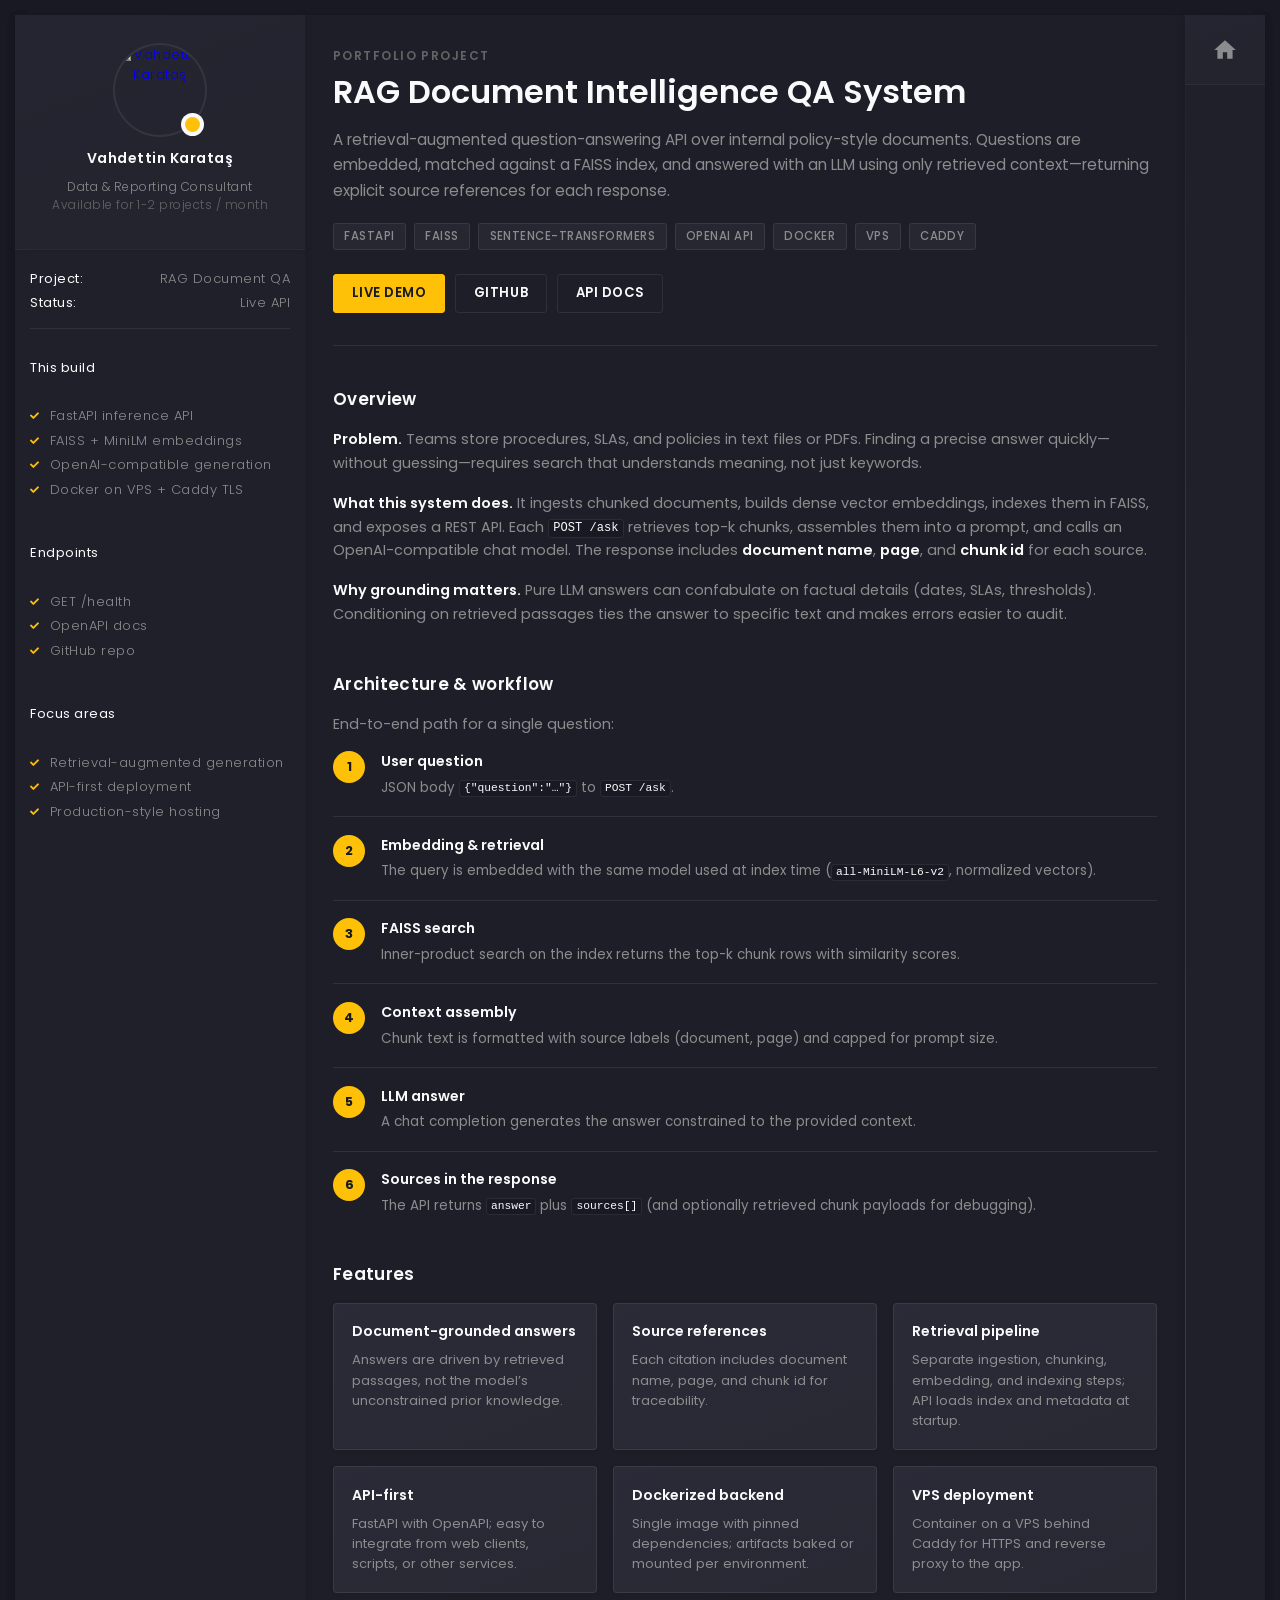
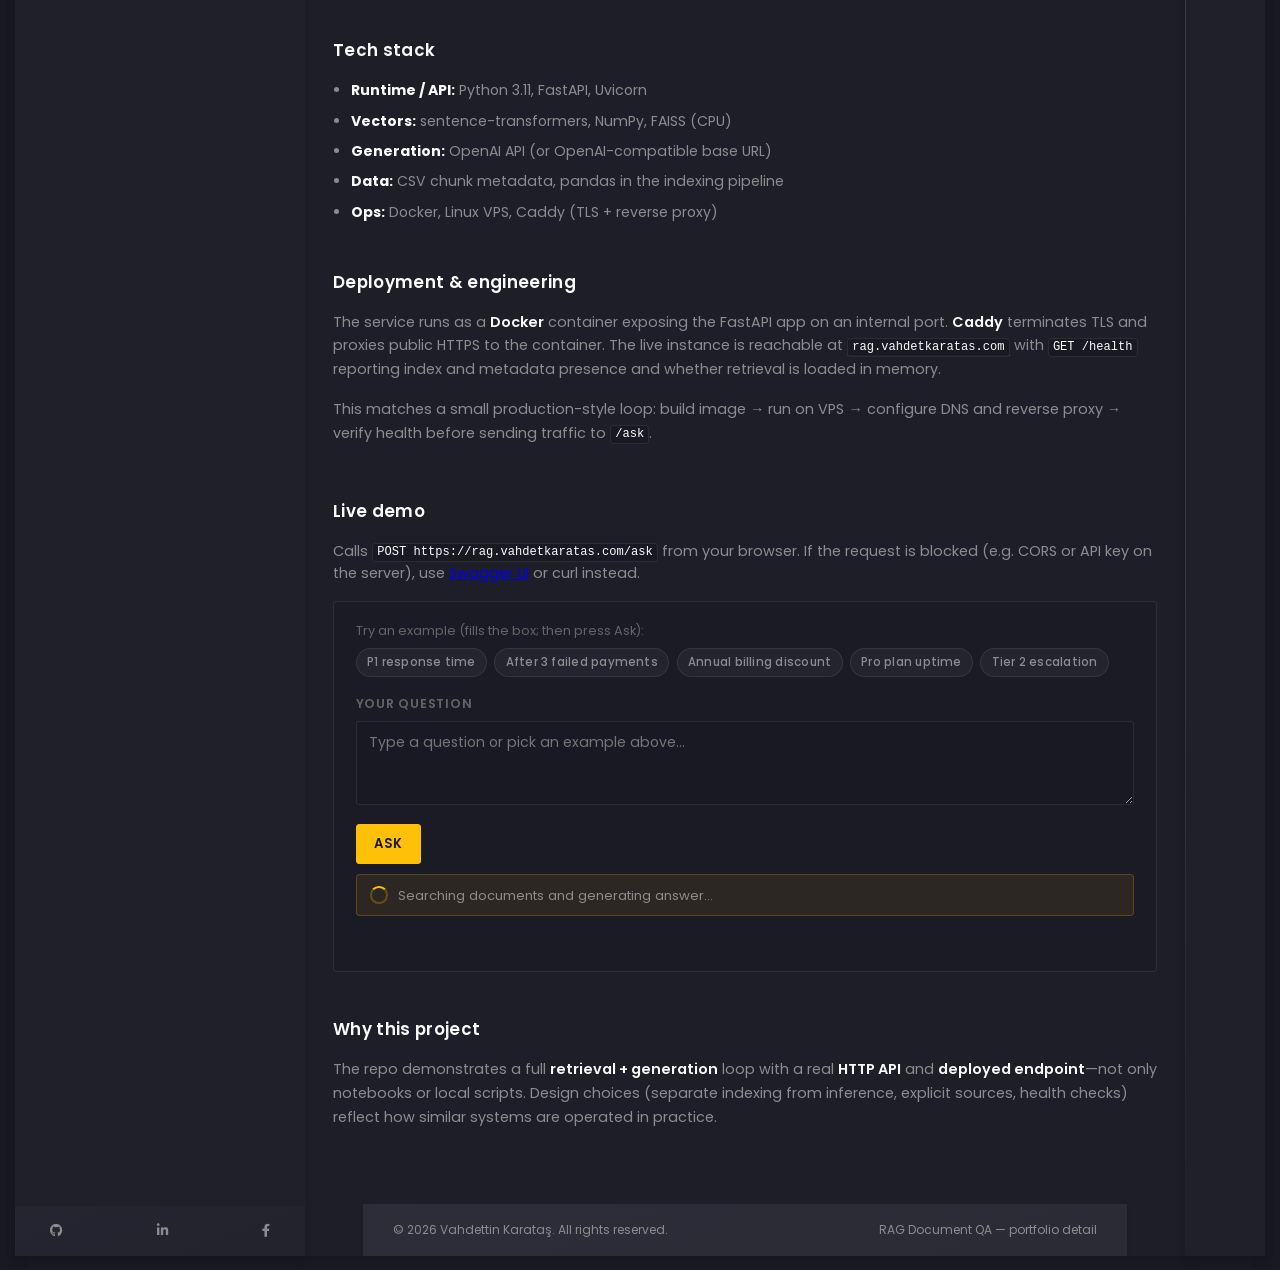
==== layout-shell/index.html @ e94b8bef "ui impr" ====
<!DOCTYPE html>
<html lang="en">
<head>
  <meta charset="UTF-8">
  <meta name="viewport" content="width=device-width, initial-scale=1.0">
  <title>RAG Document Intelligence QA System — Vahdettin Karataş</title>
  <meta name="description" content="Document question-answering with FastAPI, FAISS, sentence-transformers, and OpenAI — retrieval-grounded answers with source citations.">
  <link rel="preconnect" href="https://fonts.googleapis.com">
  <link rel="preconnect" href="https://fonts.gstatic.com" crossorigin>
  <link href="https://fonts.googleapis.com/css2?family=Poppins:wght@200;300;400;600;700&display=swap" rel="stylesheet">
  <link rel="stylesheet" href="https://cdnjs.cloudflare.com/ajax/libs/font-awesome/5.15.4/css/all.min.css" crossorigin="anonymous" referrerpolicy="no-referrer">
  <link rel="stylesheet" href="styles.css">
</head>
<body>
  <div class="shell-outer">
    <div class="shell-card">
      <div class="art-info-bar">
        <div class="art-info-bar-frame">
          <div class="art-info-bar-header">
            <button type="button" class="art-info-bar-btn" aria-label="Toggle info" aria-expanded="false">
              <i class="fas fa-ellipsis-v" aria-hidden="true"></i>
            </button>
          </div>

          <div class="art-header">
            <div class="art-avatar">
              <a href="https://vahdetkaratas.com/img/face-1.jpg" class="art-avatar-curtain">
                <img src="https://vahdetkaratas.com/img/face-1.jpg" alt="Vahdettin Karataş" width="90" height="90">
                <i class="fas fa-expand" aria-hidden="true"></i>
              </a>
              <div class="art-lamp-light">
                <div class="art-available-lamp"></div>
              </div>
            </div>
            <h5 class="art-name mb-10"><a href="https://vahdetkaratas.com/">Vahdettin Karataş</a></h5>
            <div class="art-sm-text">Data &amp; Reporting Consultant</div>
            <div class="art-sm-text art-muted mb-10">Available for 1-2 projects / month</div>
          </div>

          <div id="scrollbar2" class="art-scroll-frame">
            <div class="art-table p-15-15">
              <ul>
                <li><h6>Project:</h6><span>RAG Document QA</span></li>
                <li><h6>Status:</h6><span>Live API</span></li>
              </ul>
            </div>

            <div class="art-ls-divider"></div>

            <div class="art-knowledge-block p-30-15">
              <h6 class="mb-15">This build</h6>
              <ul class="art-knowledge-list p-15-0">
                <li>FastAPI inference API</li>
                <li>FAISS + MiniLM embeddings</li>
                <li>OpenAI-compatible generation</li>
                <li>Docker on VPS + Caddy TLS</li>
              </ul>
            </div>

            <div class="art-knowledge-block p-30-15">
              <h6 class="mb-15">Endpoints</h6>
              <ul class="art-knowledge-list p-15-0 proj-sidebar-links">
                <li><a href="https://rag.vahdetkaratas.com/health" target="_blank" rel="noopener noreferrer">GET /health</a></li>
                <li><a href="https://rag.vahdetkaratas.com/docs" target="_blank" rel="noopener noreferrer">OpenAPI docs</a></li>
                <li><a href="https://github.com/vahdetkaratas/rag-document-qa-system" target="_blank" rel="noopener noreferrer">GitHub repo</a></li>
              </ul>
            </div>

            <div class="art-knowledge-block p-30-15">
              <h6 class="mb-15">Focus areas</h6>
              <ul class="art-knowledge-list p-15-0">
                <li>Retrieval-augmented generation</li>
                <li>API-first deployment</li>
                <li>Production-style hosting</li>
              </ul>
            </div>
          </div>

          <div class="art-ls-social">
            <a href="https://github.com/vahdetkaratas" target="_blank" rel="noopener noreferrer" title="Github"><i class="fab fa-github"></i></a>
            <a href="https://linkedin.com/in/vahdetkaratas" target="_blank" rel="noopener noreferrer" title="LinkedIn"><i class="fab fa-linkedin-in"></i></a>
            <a href="https://www.facebook.com/vakasoft/" target="_blank" rel="noopener noreferrer" title="Facebook"><i class="fab fa-facebook-f"></i></a>
          </div>
        </div>
      </div>

      <div class="shell-main-wrap" id="shellMainWrap">
        <div class="shell-mobile-curtain" id="shellMobileCurtain" aria-hidden="true"></div>
        <div class="shell-main">
          <main class="shell-scroll" id="shellScroll">
            <div class="shell-content" id="projectContent">

              <header class="proj-hero">
                <p class="proj-eyebrow">Portfolio project</p>
                <h1 class="proj-title">RAG Document Intelligence QA System</h1>
                <p class="proj-lead">
                  A retrieval-augmented question-answering API over internal policy-style documents.
                  Questions are embedded, matched against a FAISS index, and answered with an LLM using only retrieved context—returning explicit source references for each response.
                </p>
                <div class="proj-tags" aria-label="Technologies">
                  <span class="proj-tag">FastAPI</span>
                  <span class="proj-tag">FAISS</span>
                  <span class="proj-tag">sentence-transformers</span>
                  <span class="proj-tag">OpenAI API</span>
                  <span class="proj-tag">Docker</span>
                  <span class="proj-tag">VPS</span>
                  <span class="proj-tag">Caddy</span>
                </div>
                <div class="proj-actions">
                  <a class="proj-btn proj-btn-primary" href="#live-demo">Live demo</a>
                  <a class="proj-btn proj-btn-ghost" href="https://github.com/vahdetkaratas/rag-document-qa-system" target="_blank" rel="noopener noreferrer">GitHub</a>
                  <a class="proj-btn proj-btn-ghost" href="https://rag.vahdetkaratas.com/docs" target="_blank" rel="noopener noreferrer">API docs</a>
                </div>
              </header>

              <section class="proj-section" aria-labelledby="overview-heading">
                <h2 id="overview-heading">Overview</h2>
                <div class="proj-prose">
                  <p><strong>Problem.</strong> Teams store procedures, SLAs, and policies in text files or PDFs. Finding a precise answer quickly—without guessing—requires search that understands meaning, not just keywords.</p>
                  <p><strong>What this system does.</strong> It ingests chunked documents, builds dense vector embeddings, indexes them in FAISS, and exposes a REST API. Each <code>POST /ask</code> retrieves top-k chunks, assembles them into a prompt, and calls an OpenAI-compatible chat model. The response includes <strong>document name</strong>, <strong>page</strong>, and <strong>chunk id</strong> for each source.</p>
                  <p><strong>Why grounding matters.</strong> Pure LLM answers can confabulate on factual details (dates, SLAs, thresholds). Conditioning on retrieved passages ties the answer to specific text and makes errors easier to audit.</p>
                </div>
              </section>

              <section class="proj-section" aria-labelledby="flow-heading">
                <h2 id="flow-heading">Architecture &amp; workflow</h2>
                <p class="proj-section-intro">End-to-end path for a single question:</p>
                <ol class="proj-steps">
                  <li class="proj-step">
                    <span class="proj-step-num">1</span>
                    <div class="proj-step-body">
                      <h3 class="proj-step-title">User question</h3>
                      <p>JSON body <code>{"question":"…"}</code> to <code>POST /ask</code>.</p>
                    </div>
                  </li>
                  <li class="proj-step">
                    <span class="proj-step-num">2</span>
                    <div class="proj-step-body">
                      <h3 class="proj-step-title">Embedding &amp; retrieval</h3>
                      <p>The query is embedded with the same model used at index time (<code>all-MiniLM-L6-v2</code>, normalized vectors).</p>
                    </div>
                  </li>
                  <li class="proj-step">
                    <span class="proj-step-num">3</span>
                    <div class="proj-step-body">
                      <h3 class="proj-step-title">FAISS search</h3>
                      <p>Inner-product search on the index returns the top-k chunk rows with similarity scores.</p>
                    </div>
                  </li>
                  <li class="proj-step">
                    <span class="proj-step-num">4</span>
                    <div class="proj-step-body">
                      <h3 class="proj-step-title">Context assembly</h3>
                      <p>Chunk text is formatted with source labels (document, page) and capped for prompt size.</p>
                    </div>
                  </li>
                  <li class="proj-step">
                    <span class="proj-step-num">5</span>
                    <div class="proj-step-body">
                      <h3 class="proj-step-title">LLM answer</h3>
                      <p>A chat completion generates the answer constrained to the provided context.</p>
                    </div>
                  </li>
                  <li class="proj-step">
                    <span class="proj-step-num">6</span>
                    <div class="proj-step-body">
                      <h3 class="proj-step-title">Sources in the response</h3>
                      <p>The API returns <code>answer</code> plus <code>sources[]</code> (and optionally retrieved chunk payloads for debugging).</p>
                    </div>
                  </li>
                </ol>
              </section>

              <section class="proj-section" aria-labelledby="features-heading">
                <h2 id="features-heading">Features</h2>
                <div class="proj-card-grid">
                  <div class="proj-card">
                    <h3 class="proj-card-title">Document-grounded answers</h3>
                    <p>Answers are driven by retrieved passages, not the model’s unconstrained prior knowledge.</p>
                  </div>
                  <div class="proj-card">
                    <h3 class="proj-card-title">Source references</h3>
                    <p>Each citation includes document name, page, and chunk id for traceability.</p>
                  </div>
                  <div class="proj-card">
                    <h3 class="proj-card-title">Retrieval pipeline</h3>
                    <p>Separate ingestion, chunking, embedding, and indexing steps; API loads index and metadata at startup.</p>
                  </div>
                  <div class="proj-card">
                    <h3 class="proj-card-title">API-first</h3>
                    <p>FastAPI with OpenAPI; easy to integrate from web clients, scripts, or other services.</p>
                  </div>
                  <div class="proj-card">
                    <h3 class="proj-card-title">Dockerized backend</h3>
                    <p>Single image with pinned dependencies; artifacts baked or mounted per environment.</p>
                  </div>
                  <div class="proj-card">
                    <h3 class="proj-card-title">VPS deployment</h3>
                    <p>Container on a VPS behind Caddy for HTTPS and reverse proxy to the app.</p>
                  </div>
                </div>
              </section>

              <section class="proj-section" aria-labelledby="stack-heading">
                <h2 id="stack-heading">Tech stack</h2>
                <ul class="proj-tech-list">
                  <li><strong>Runtime / API:</strong> Python 3.11, FastAPI, Uvicorn</li>
                  <li><strong>Vectors:</strong> sentence-transformers, NumPy, FAISS (CPU)</li>
                  <li><strong>Generation:</strong> OpenAI API (or OpenAI-compatible base URL)</li>
                  <li><strong>Data:</strong> CSV chunk metadata, pandas in the indexing pipeline</li>
                  <li><strong>Ops:</strong> Docker, Linux VPS, Caddy (TLS + reverse proxy)</li>
                </ul>
              </section>

              <section class="proj-section" aria-labelledby="deploy-heading">
                <h2 id="deploy-heading">Deployment &amp; engineering</h2>
                <div class="proj-prose">
                  <p>The service runs as a <strong>Docker</strong> container exposing the FastAPI app on an internal port. <strong>Caddy</strong> terminates TLS and proxies public HTTPS to the container. The live instance is reachable at <a href="https://rag.vahdetkaratas.com/health" target="_blank" rel="noopener noreferrer"><code>rag.vahdetkaratas.com</code></a> with <code>GET /health</code> reporting index and metadata presence and whether retrieval is loaded in memory.</p>
                  <p>This matches a small production-style loop: build image → run on VPS → configure DNS and reverse proxy → verify health before sending traffic to <code>/ask</code>.</p>
                </div>
              </section>

              <section class="proj-section proj-demo-section" id="live-demo" aria-labelledby="demo-heading">
                <h2 id="demo-heading">Live demo</h2>
                <p class="proj-section-intro">
                  Calls <code>POST https://rag.vahdetkaratas.com/ask</code> from your browser.
                  If the request is blocked (e.g. CORS or API key on the server), use <a href="https://rag.vahdetkaratas.com/docs" target="_blank" rel="noopener noreferrer">Swagger UI</a> or curl instead.
                </p>
                <div class="proj-demo" id="projDemo" aria-busy="false">
                  <p class="proj-demo-hint">Try an example (fills the box; then press Ask):</p>
                  <div class="proj-example-chips" role="group" aria-label="Example questions">
                    <button type="button" class="proj-example-chip" data-q="What is the response time for P1 incidents?">P1 response time</button>
                    <button type="button" class="proj-example-chip" data-q="What happens after 3 failed payments?">After 3 failed payments</button>
                    <button type="button" class="proj-example-chip" data-q="What discount is offered for annual billing?">Annual billing discount</button>
                    <button type="button" class="proj-example-chip" data-q="What uptime target is offered for Pro plans?">Pro plan uptime</button>
                    <button type="button" class="proj-example-chip" data-q="When should a ticket be escalated to Tier 2?">Tier 2 escalation</button>
                  </div>

                  <label class="proj-demo-label" for="demoQuestion">Your question</label>
                  <textarea id="demoQuestion" class="proj-demo-input" rows="3" placeholder="Type a question or pick an example above…" autocomplete="off"></textarea>

                  <div class="proj-demo-row">
                    <button type="button" class="proj-btn proj-btn-primary" id="demoAskBtn">Ask</button>
                  </div>

                  <div class="proj-demo-progress" id="demoProgress" hidden>
                    <span class="proj-demo-spinner" aria-hidden="true"></span>
                    <span class="proj-demo-progress-text">Searching documents and generating answer…</span>
                  </div>
                  <p class="proj-demo-status" id="demoStatus" aria-live="polite"></p>

                  <div class="proj-demo-out" id="demoAnswerWrap" hidden>
                    <h3 class="proj-demo-out-title">Answer</h3>
                    <p class="proj-answer-grounding" id="demoGrounding">This answer was generated using retrieved document context. The passages listed under <strong>retrieved evidence</strong> are what the model was shown.</p>
                    <div class="proj-demo-answer" id="demoAnswer"></div>

                    <h3 class="proj-demo-out-title proj-sources-heading">Retrieved evidence</h3>
                    <p class="proj-sources-lead">Chunks returned by the API as supporting context for the answer above.</p>
                    <div class="proj-sources-cards" id="demoSources"></div>
                  </div>
                </div>
              </section>

              <section class="proj-section" aria-labelledby="value-heading">
                <h2 id="value-heading">Why this project</h2>
                <div class="proj-prose">
                  <p>The repo demonstrates a full <strong>retrieval + generation</strong> loop with a real <strong>HTTP API</strong> and <strong>deployed endpoint</strong>—not only notebooks or local scripts. Design choices (separate indexing from inference, explicit sources, health checks) reflect how similar systems are operated in practice.</p>
                </div>
              </section>

            </div>

            <div class="container-fluid p-30-0">
              <footer class="footer">
                <div class="art-copy">© <span id="shellYear"></span> Vahdettin Karataş. All rights reserved.</div>
                <div class="footer-developer">RAG Document QA — portfolio detail</div>
              </footer>
            </div>
          </main>
        </div>

        <aside class="shell-rail" aria-label="Home">
          <div class="shell-rail-header">
            <a class="shell-rail-home" href="https://vahdetkaratas.com/" id="shellHomeLink" title="Portfolio home" aria-label="Portfolio home">
              <svg viewBox="0 0 24 24" aria-hidden="true" class="shell-rail-home-icon">
                <path fill="currentColor" d="M10 20v-6h4v6h5v-8h3L12 3 2 12h3v8h5z"/>
              </svg>
            </a>
          </div>
          <div class="shell-rail-spacer" aria-hidden="true"></div>
        </aside>
      </div>
    </div>
  </div>

  <script>
    document.getElementById('shellYear').textContent = new Date().getFullYear();
    (function () {
      var btn = document.querySelector('.art-info-bar-btn');
      var bar = document.querySelector('.art-info-bar');
      var curtain = document.getElementById('shellMobileCurtain');
      if (!btn || !bar) return;
      function setOpen(open) {
        bar.classList.toggle('art-active', open);
        btn.classList.toggle('art-active', open);
        btn.setAttribute('aria-expanded', open ? 'true' : 'false');
        if (curtain) {
          curtain.classList.toggle('is-open', open);
          curtain.setAttribute('aria-hidden', open ? 'false' : 'true');
        }
      }
      btn.addEventListener('click', function () {
        setOpen(!bar.classList.contains('art-active'));
      });
      if (curtain) {
        curtain.addEventListener('click', function () {
          setOpen(false);
        });
      }
    })();

    (function () {
      var API = 'https://rag.vahdetkaratas.com/ask';
      var demoRoot = document.getElementById('projDemo');
      var q = document.getElementById('demoQuestion');
      var askBtn = document.getElementById('demoAskBtn');
      var statusEl = document.getElementById('demoStatus');
      var progressEl = document.getElementById('demoProgress');
      var wrap = document.getElementById('demoAnswerWrap');
      var ans = document.getElementById('demoAnswer');
      var srcList = document.getElementById('demoSources');
      if (!askBtn || !q) return;

      document.querySelectorAll('.proj-example-chip').forEach(function (chip) {
        chip.addEventListener('click', function () {
          var t = chip.getAttribute('data-q') || '';
          q.value = t;
          q.focus();
        });
      });

      function setLoading(on) {
        askBtn.disabled = on;
        askBtn.setAttribute('aria-busy', on ? 'true' : 'false');
        q.disabled = on;
        if (demoRoot) demoRoot.setAttribute('aria-busy', on ? 'true' : 'false');
        if (progressEl) progressEl.hidden = !on;
        if (on) {
          statusEl.textContent = '';
          statusEl.classList.remove('is-error');
        }
      }

      function buildSourceCard(s) {
        var doc = s.document || '—';
        var page = s.page != null ? String(s.page) : '—';
        var cid = s.chunk_id || '—';
        var art = document.createElement('article');
        art.className = 'proj-source-card';
        art.setAttribute('aria-label', 'Evidence: ' + doc);
        var title = document.createElement('div');
        title.className = 'proj-source-doc';
        title.textContent = doc;
        var meta = document.createElement('dl');
        meta.className = 'proj-source-meta';
        function row(dt, dd) {
          var ddt = document.createElement('dt');
          ddt.textContent = dt;
          var ddd = document.createElement('dd');
          ddd.textContent = dd;
          meta.appendChild(ddt);
          meta.appendChild(ddd);
        }
        row('Page', page);
        row('Chunk ID', cid);
        art.appendChild(title);
        art.appendChild(meta);
        return art;
      }

      askBtn.addEventListener('click', function () {
        var text = (q.value || '').trim();
        statusEl.textContent = '';
        statusEl.classList.remove('is-error');
        wrap.hidden = true;
        ans.textContent = '';
        srcList.innerHTML = '';
        if (!text) {
          statusEl.textContent = 'Enter a question or choose an example above.';
          statusEl.classList.add('is-error');
          return;
        }
        setLoading(true);
        fetch(API, {
          method: 'POST',
          headers: { 'Content-Type': 'application/json' },
          body: JSON.stringify({ question: text }),
          mode: 'cors',
          credentials: 'omit'
        })
          .then(function (res) {
            return res.json().then(function (data) {
              return { ok: res.ok, status: res.status, data: data };
            });
          })
          .then(function (r) {
            setLoading(false);
            if (!r.ok) {
              var detail = r.data && (r.data.detail !== undefined ? r.data.detail : r.data);
              statusEl.textContent = 'HTTP ' + r.status + (detail ? ': ' + JSON.stringify(detail) : '');
              statusEl.classList.add('is-error');
              return;
            }
            if (typeof r.data.answer !== 'string') {
              statusEl.textContent = 'Unexpected response shape.';
              statusEl.classList.add('is-error');
              return;
            }
            ans.textContent = r.data.answer;
            var sources = r.data.sources || [];
            sources.forEach(function (s) {
              srcList.appendChild(buildSourceCard(s));
            });
            if (sources.length === 0) {
              var empty = document.createElement('p');
              empty.className = 'proj-sources-empty';
              empty.textContent = 'No source list returned for this answer.';
              srcList.appendChild(empty);
            }
            wrap.hidden = false;
            statusEl.textContent = 'Response received.';
          })
          .catch(function (err) {
            setLoading(false);
            statusEl.classList.add('is-error');
            statusEl.textContent =
              'Request failed (often CORS). On the API server set CORS_ORIGINS to this page origin (e.g. https://your-site.com). ' +
              (err.message || '');
          });
      });
    })();
  </script>
</body>
</html>
---- layout-shell/styles.css ----
/**
 * layout-shell — info bar transcribed from:
 *   _config.scss (tokens), _info-bar.scss, _common.scss (art-table, utilities),
 *   _markup.scss (.art-info-bar / .art-scroll-frame), _enhancements.scss (info bar tweaks)
 */
:root {
  --main-color: #ffc107;
  --text-neon: 0 0 3px rgba(250, 250, 252, 0.4);
  --info-bar-1: rgb(32, 32, 42);
  --info-bar-2-a: rgb(37, 37, 50);
  --info-bar-2-b: rgb(35, 35, 45);
  --content-bg: rgb(30, 30, 40);
  --deep: rgb(25, 25, 35);
  --card-a: rgb(45, 45, 58);
  --card-b: rgb(43, 43, 53);
  --card-s-light: linear-gradient(159deg, rgba(45, 45, 58, 0.88) 0%, rgba(43, 43, 53, 0.88) 100%);
  --text-1: rgb(250, 250, 252);
  --text-2: rgb(140, 140, 142);
  --text-3: rgb(100, 100, 102);
  --border-soft: rgba(255, 255, 255, 0.08);
  --shadow-1: 0 3px 8px 0 rgba(15, 15, 20, 0.2);
  --shadow-2: 0 1px 4px 0 rgba(15, 15, 20, 0.1);
  --tr-sm: 0.2s ease-out;
  --tr-md: 0.4s ease-in-out;
  --rail-width: 80px;
}

* {
  box-sizing: border-box;
}

html,
body {
  margin: 0;
  min-height: 100%;
}

/* Shell outer = .art-app padding */
.shell-outer {
  padding: 15px;
  min-height: 100vh;
  overflow-x: hidden;
  font-family: "Poppins", var(--font-primary, sans-serif);
  background: var(--deep);
  color: var(--text-2);
  font-size: 13px;
  font-weight: 300;
  letter-spacing: 0.5px;
  -webkit-font-smoothing: subpixel-antialiased;
}

.shell-outer * {
  scrollbar-width: none;
}
.shell-outer *::-webkit-scrollbar {
  display: none;
}

.shell-card {
  max-width: 1440px;
  margin: 0 auto;
  background: var(--content-bg);
  box-shadow: var(--shadow-1);
  min-height: calc(100vh - 30px);
  display: flex;
  flex-wrap: nowrap;
  align-items: stretch;
  position: relative;
}

/* ========== INFO BAR (_info-bar.scss + _markup.scss) ========== */
/* No horizontal padding here — only .art-info-bar-frame has 0 15px (_markup).
   Adding both caused “box in box” (30px total inset vs original single gutter). */
/* Typography matches _common.scss body + info-bar text rhythm */
.art-info-bar {
  background: var(--info-bar-1);
  width: 290px;
  min-width: 290px;
  max-width: 290px;
  height: calc(100vh - 30px);
  position: relative;
  z-index: 999;
  box-shadow: var(--shadow-1);
  transition: 0.55s ease-in-out;
  box-sizing: border-box;
  overflow-x: hidden;
  font-size: 13px;
  font-weight: 300;
  letter-spacing: 0.5px;
  line-height: 1.5;
  -webkit-font-smoothing: subpixel-antialiased;
}

.art-info-bar .art-info-bar-frame {
  padding: 0 15px;
  position: relative;
  height: 100%;
  box-sizing: border-box;
}

/* Mobile header — hidden on desktop (_markup.scss) */
.art-info-bar .art-info-bar-header {
  width: 100%;
  height: 70px;
  justify-content: flex-start;
  align-items: center;
  position: absolute;
  left: 0;
  top: 0;
  z-index: 999999999999;
  display: none;
  box-sizing: border-box;
}

.art-info-bar .art-info-bar-btn {
  margin-left: auto;
  pointer-events: all;
  font-size: 14px;
  padding: 30px;
  background: none;
  border: none;
  font: inherit;
  cursor: pointer;
  color: var(--text-2);
}

.art-info-bar .art-info-bar-btn:hover {
  color: var(--text-1);
}

/* Fits inside .art-info-bar-frame (single 15px gutter — no root bar padding) */
.art-info-bar .art-header {
  position: absolute;
  left: 0;
  top: 0;
  z-index: 99999;
  width: 100%;
  box-sizing: border-box;
  padding: 30px;
  height: 235px;
  background: linear-gradient(159deg, rgba(37, 37, 50, 0.98) 0%, rgba(35, 35, 45, 0.98) 100%);
  text-align: center;
  box-shadow: var(--shadow-2);
  border-bottom: 1px solid rgba(140, 140, 142, 0.06);
}

.art-info-bar .art-avatar {
  width: 90px;
  height: 90px;
  margin: 0 auto 15px;
  border-radius: 50%;
  position: relative;
}

.art-info-bar .art-avatar .art-avatar-curtain {
  position: relative;
  width: 100%;
  height: 100%;
  border-radius: 50%;
  display: flex;
  justify-content: center;
  outline: inherit;
  transition: var(--tr-sm), box-shadow 0.2s ease;
  z-index: 0;
  overflow: hidden;
  box-shadow: 0 0 0 2px rgba(140, 140, 142, 0.15);
}

.art-info-bar .art-avatar .art-avatar-curtain:hover {
  opacity: 1;
  outline: inherit;
  box-shadow: 0 0 0 2px rgba(140, 140, 142, 0.25);
}

.art-info-bar .art-avatar .art-avatar-curtain i {
  background: linear-gradient(159deg, rgba(45, 45, 58, 0.88) 0%, rgba(43, 43, 53, 0.88) 100%);
  width: 30px;
  height: 30px;
  text-align: center;
  align-self: center;
  font-weight: 700;
  font-size: 12px;
  line-height: 30px;
  color: var(--text-1);
  border-radius: 50%;
  opacity: 0;
  z-index: 1;
  transition: var(--tr-md);
}

.art-info-bar .art-avatar .art-avatar-curtain img {
  position: absolute;
  width: 100%;
  height: 100%;
  object-fit: cover;
  border-radius: 50%;
  z-index: 0;
  left: 0;
  top: 0;
}

.art-info-bar .art-avatar .art-avatar-curtain:hover i {
  opacity: 0.7;
}

.art-info-bar .art-avatar .art-avatar-curtain:hover i:hover {
  opacity: 1;
  transform: scale(1.07);
}

/* Availability lamp */
.art-info-bar .art-avatar .art-lamp-light {
  z-index: 2;
}

.art-info-bar .art-avatar .art-lamp-light::before {
  content: "";
  position: absolute;
  bottom: -1px;
  right: 1px;
  background: var(--text-1);
  height: 23px;
  width: 23px;
  border-radius: 50%;
  animation: shell-puls 1s infinite;
}

@keyframes shell-puls {
  0% {
    transform: scale(0.6);
    opacity: 1;
  }
  100% {
    transform: scale(1);
    opacity: 0;
  }
}

.art-info-bar .art-avatar .art-available-lamp {
  position: absolute;
  bottom: 3px;
  right: 5px;
  height: 15px;
  width: 15px;
  background: var(--main-color);
  border-radius: 50%;
  z-index: 0;
  transition: var(--tr-md);
  overflow: visible;
}

/* Tooltip: SCSS uses position:relative on ::after — that keeps a layout box under the text area.
   Absolute + visibility fixes the phantom “extra box” while hover still matches the site. */
.art-info-bar .art-avatar .art-available-lamp::after {
  position: absolute;
  left: 28px;
  top: -10px;
  content: "I am available for freelance hire";
  width: 115px;
  display: block;
  padding: 5px 10px;
  font-size: 12px;
  font-weight: 200;
  font-family: "Poppins", sans-serif;
  color: var(--text-2);
  box-shadow: var(--shadow-2);
  background: var(--deep);
  opacity: 0;
  visibility: hidden;
  pointer-events: none;
  transform: translateX(20px);
  transition: var(--tr-md);
  text-align: left;
  white-space: normal;
  margin: 0;
}

.art-info-bar .art-avatar .art-available-lamp::before {
  content: "";
  position: absolute;
  height: 5px;
  width: 5px;
  right: -15px;
  top: 5px;
  opacity: 0;
  background: var(--deep);
  pointer-events: none;
  transform: translateX(20px) rotate(45deg);
  transition: var(--tr-md);
  z-index: 99;
}

.art-info-bar .art-avatar .art-available-lamp:hover::after {
  opacity: 1;
  visibility: visible;
  transform: translateX(0);
}

.art-info-bar .art-avatar .art-available-lamp:hover::before {
  opacity: 1;
  transform: translateX(0) rotate(45deg);
}

/* h5.art-name.mb-10 — .margin:0 was beating .mb-10 (higher specificity); keep 10px below name */
.art-info-bar .art-name {
  color: var(--text-1);
  transition: var(--tr-md);
  font-size: 14px;
  font-weight: 600;
  line-height: 1.25;
  margin: 0 0 10px 0;
  padding: 0;
}

.art-info-bar .art-name a {
  color: var(--text-1);
  text-decoration: none;
  transition: var(--tr-md);
}

.art-info-bar .art-name:hover a {
  color: var(--main-color);
}

.art-info-bar .art-header .art-sm-text {
  font-size: 12px;
  line-height: 1.5;
  margin: 0;
  padding: 0;
}

/* Scroll / list areas still use global .art-sm-text size if needed */
.art-sm-text {
  font-size: 12px;
}

.art-muted {
  color: var(--text-3);
}

/* .mb-10 under last header line (availability) */
.art-info-bar .art-header .art-sm-text.art-muted.mb-10 {
  margin-bottom: 10px;
}

.p-15-15 {
  padding-top: 15px;
  padding-bottom: 15px;
}

.p-30-15 {
  padding-top: 30px;
  padding-bottom: 15px;
}

.p-15-0 {
  padding-top: 15px;
  padding-bottom: 0;
}

.mb-10 {
  margin-bottom: 10px;
}

.mb-15 {
  margin-bottom: 15px;
}

/* Scroll area: _markup.scss .art-info-bar-frame .art-scroll-frame .scroll-content → 240px 0 50px */
.art-info-bar #scrollbar2.art-scroll-frame {
  width: 100%;
  max-width: 100%;
  height: calc(100vh - 30px);
  overflow-x: hidden;
  overflow-y: auto;
  -webkit-overflow-scrolling: touch;
  box-sizing: border-box;
  padding: 240px 0 50px;
}

/* _common.scss .art-table */
.art-info-bar .art-table {
  color: var(--text-2);
}

.art-info-bar .art-table ul {
  padding: 0;
  margin: 0;
}

.art-info-bar .art-table ul li {
  list-style-type: none;
  display: flex;
  justify-content: space-between;
  margin-bottom: 5px;
}

.art-info-bar .art-table ul li:last-child {
  margin-bottom: 0;
}

.art-info-bar .art-table ul li h6 {
  padding-right: 20px;
  margin: 0;
  font-size: 13px;
  font-weight: 400;
  color: var(--text-1);
  line-height: 1.45;
}

.art-info-bar .art-table ul li > span:nth-child(2) {
  text-align: right;
  font-size: 13px;
  line-height: 1.45;
}

/* _common .art-ls-divider + _enhancements */
.art-ls-divider {
  background: var(--text-3);
  width: 100%;
  height: 1px;
  opacity: 0.25;
}

/* .mb-15 must win — do not use margin:0 shorthand on h6 (was overriding .mb-15) */
.art-info-bar .art-knowledge-block > h6 {
  margin: 0 0 15px 0;
  padding: 0;
  font-size: 13px;
  font-weight: 400;
  color: var(--text-1);
  line-height: 1.35;
}

/* _info-bar.scss .art-knowledge-list */
.art-info-bar .art-knowledge-list {
  padding-left: 0;
  margin: 0;
  list-style: none;
}

.art-info-bar .art-knowledge-list li {
  list-style-type: none;
  margin-bottom: 5px;
  padding: 0;
  color: var(--text-2);
  font-size: 13px;
  line-height: 1.5;
}

.art-info-bar .art-knowledge-list li:last-child {
  margin-bottom: 0;
}

.art-info-bar .art-knowledge-list li::before {
  font-family: "Font Awesome 5 Free";
  font-weight: 900;
  content: "\f00c";
  margin-right: 10px;
  font-size: 9px;
  color: var(--main-color);
  display: inline-block;
  vertical-align: 0.1em;
}

/* _info-bar .art-ls-social */
.art-info-bar .art-ls-social {
  display: flex;
  align-items: center;
  justify-content: space-between;
  padding: 0 35px;
  height: 50px;
  background: linear-gradient(159deg, rgba(37, 37, 50, 0.98) 0%, rgba(35, 35, 45, 0.98) 100%);
  position: absolute;
  bottom: 0;
  box-shadow: var(--shadow-2);
  left: 0;
  width: 100%;
  box-sizing: border-box;
  z-index: 999;
}

/* _info-bar social links: no font-size in SCSS — inherit body 13px */
.art-info-bar .art-ls-social a {
  color: var(--text-2);
  transition: var(--tr-sm);
  font-size: 13px;
  line-height: 1;
}

.art-info-bar .art-ls-social a:hover {
  text-shadow: var(--text-neon);
  color: var(--text-1);
  transform: scale(1.1);
  opacity: 1;
}

/* ========== Main column + rail (unchanged shell) ========== */
.shell-main-wrap {
  flex: 1;
  min-width: 0;
  display: flex;
  flex-wrap: nowrap;
  align-items: stretch;
  position: relative;
  min-height: calc(100vh - 30px);
}

/* Desktop: no curtain node */
.shell-mobile-curtain {
  display: none;
}

@media (min-width: 921px) {
  .shell-main-wrap::after {
    content: "";
    position: absolute;
    right: var(--rail-width);
    top: 0;
    bottom: 0;
    width: 24px;
    background: linear-gradient(90deg, transparent 0%, rgba(25, 25, 35, 0.12) 100%);
    pointer-events: none;
    z-index: 5;
  }

  /*
   * Long main content: stretch sidebar + rail with the main column; window scrolls.
   */
  .shell-card {
    align-items: stretch;
  }

  .art-info-bar {
    height: auto;
    align-self: stretch;
    min-height: calc(100vh - 30px);
  }

  .art-info-bar .art-info-bar-frame {
    display: flex;
    flex-direction: column;
    min-height: 100%;
    height: 100%;
  }

  .art-info-bar #scrollbar2.art-scroll-frame {
    height: auto;
    flex: 1 1 auto;
    min-height: 10rem;
    max-height: none;
  }

  .shell-main-wrap {
    align-items: stretch;
    min-height: calc(100vh - 30px);
  }

  .shell-main {
    flex: 1 1 auto;
    min-width: 0;
    min-height: 0;
    display: flex;
    flex-direction: column;
  }

  main.shell-scroll {
    flex: 0 0 auto;
    min-height: 0;
    overflow-x: hidden;
    overflow-y: visible;
  }

  .shell-rail {
    align-self: stretch;
    min-height: calc(100vh - 30px);
  }
}

.shell-main {
  flex: 1;
  min-width: 0;
  display: flex;
  flex-direction: column;
  background: var(--content-bg);
}

.shell-scroll {
  flex: 1;
  min-height: 0;
  overflow-y: auto;
  padding: 2rem 1.75rem 0;
  -webkit-overflow-scrolling: touch;
  color: var(--text-1);
  font-size: 15px;
  font-weight: 400;
  letter-spacing: normal;
}

.shell-content {
  max-width: 900px;
  margin: 0 auto;
  min-height: 35vh;
}

.shell-placeholder {
  margin: 0;
  padding: 2rem 1.25rem;
  border: 1px dashed var(--border-soft);
  border-radius: 4px;
  color: var(--text-3);
  font-size: 0.88rem;
  text-align: center;
  background: rgba(25, 25, 35, 0.25);
}

.container-fluid {
  overflow-x: hidden;
  padding: 0 30px;
  position: relative;
  max-width: 100%;
  box-sizing: border-box;
}

.p-30-0 {
  padding-top: 30px;
  padding-bottom: 0;
}

.footer {
  width: 100%;
  padding: 17px 30px 7px;
  display: flex;
  flex-wrap: wrap;
  justify-content: space-between;
  align-items: center;
  background: linear-gradient(159deg, var(--card-a) 0%, var(--card-b) 100%);
  box-shadow: var(--shadow-2);
  font-size: 12px;
  color: var(--text-2);
  transition: 0.55s ease-in-out;
  z-index: 9;
}

.footer > div {
  margin-bottom: 10px;
}

.footer a {
  color: inherit;
  text-decoration: none;
  transition: var(--tr-sm);
}

.footer a:hover {
  color: var(--text-1);
}

.art-copy {
  color: var(--text-2);
}

.footer-developer {
  color: var(--text-2);
  text-align: right;
}

.shell-rail {
  width: var(--rail-width);
  min-width: var(--rail-width);
  flex-shrink: 0;
  background: var(--info-bar-1);
  display: flex;
  flex-direction: column;
  box-shadow: var(--shadow-1);
  position: relative;
  z-index: 6;
}

.shell-rail::before {
  content: "";
  position: absolute;
  left: 0;
  top: 0;
  bottom: 0;
  width: 1px;
  background: linear-gradient(
    180deg,
    transparent 0%,
    rgba(140, 140, 142, 0.2) 20%,
    rgba(140, 140, 142, 0.25) 50%,
    rgba(140, 140, 142, 0.2) 80%,
    transparent 100%
  );
  pointer-events: none;
}

.shell-rail-header {
  width: 100%;
  height: 70px;
  min-height: 70px;
  display: flex;
  align-items: center;
  justify-content: center;
  background: linear-gradient(159deg, rgba(37, 37, 50, 0.98) 0%, rgba(35, 35, 45, 0.98) 100%);
  border-bottom: 1px solid rgba(140, 140, 142, 0.08);
}

.shell-rail-home {
  display: flex;
  align-items: center;
  justify-content: center;
  width: 100%;
  height: 100%;
  color: var(--text-2);
  text-decoration: none;
  transition: color 0.2s, background 0.2s;
}

.shell-rail-home:hover {
  color: var(--main-color);
  background: rgba(255, 255, 255, 0.04);
}

.shell-rail-home-icon {
  width: 26px;
  height: 26px;
  display: block;
}

.shell-rail-spacer {
  flex: 1;
  min-height: 8px;
}

/* ========== Mobile (_markup max-width 920px) ========== */
@media (max-width: 920px) {
  .container-fluid {
    padding-left: 15px;
    padding-right: 15px;
  }

  .art-info-bar .art-info-bar-header {
    display: flex;
    flex-direction: row;
    align-items: center;
    justify-content: flex-start;
  }

  .shell-card {
    flex-direction: column;
    position: relative;
  }

  .shell-mobile-curtain.is-open {
    display: block;
    position: fixed;
    inset: 0;
    z-index: 998;
    background: rgba(30, 30, 40, 0.88);
    cursor: pointer;
    border: none;
    padding: 0;
    margin: 0;
  }

  .art-info-bar {
    position: absolute;
    left: -290px;
    width: 290px;
    height: 100vh;
    transition: transform 0.2s ease-out;
    z-index: 997;
  }

  .art-info-bar.art-active {
    transform: translateX(290px);
    z-index: 1000;
  }

  .art-info-bar .art-info-bar-btn {
    transform: translateX(70px);
    transition: var(--tr-md);
  }

  .art-info-bar.art-active .art-info-bar-btn {
    transform: translateX(0);
  }

  #scrollbar2.art-scroll-frame {
    height: 100vh;
  }

  .shell-main-wrap {
    flex-direction: column;
    min-height: 0;
    width: 100%;
    max-width: 100vw;
  }

  .shell-main-wrap::after {
    display: none !important;
  }

  .shell-scroll {
    min-height: 50vh;
  }

  .shell-rail {
    width: 100%;
    min-width: 100%;
    flex-direction: row;
    order: -1;
    min-height: 56px;
  }

  .shell-rail-header {
    width: 100%;
    height: 56px;
    min-height: 56px;
    border-bottom: 1px solid var(--border-soft);
  }

  .shell-rail-spacer {
    display: none;
  }
}

@media (max-width: 600px) {
  .footer {
    flex-direction: column;
    align-items: flex-start;
  }
  .footer-developer {
    text-align: left;
  }
}

/* ========== Project detail page (RAG) — extends shell tokens ========== */
.proj-sidebar-links a {
  color: var(--text-2);
  text-decoration: none;
  transition: var(--tr-sm);
  border-bottom: 1px solid transparent;
}

.proj-sidebar-links a:hover {
  color: var(--main-color);
  border-bottom-color: rgba(255, 193, 7, 0.35);
}

.shell-content .proj-hero {
  margin-bottom: 2.5rem;
  padding-bottom: 2rem;
  border-bottom: 1px solid var(--border-soft);
}

.proj-eyebrow {
  margin: 0 0 0.5rem;
  font-size: 0.75rem;
  font-weight: 600;
  letter-spacing: 0.12em;
  text-transform: uppercase;
  color: var(--text-3);
}

.proj-title {
  margin: 0 0 1rem;
  font-size: clamp(1.5rem, 4vw, 2rem);
  font-weight: 600;
  line-height: 1.2;
  color: var(--text-1);
}

.proj-lead {
  margin: 0 0 1.25rem;
  font-size: 0.95rem;
  line-height: 1.65;
  color: var(--text-2);
  max-width: 52rem;
}

.proj-tags {
  display: flex;
  flex-wrap: wrap;
  gap: 0.5rem;
  margin-bottom: 1.5rem;
}

.proj-tag {
  display: inline-block;
  padding: 0.25rem 0.65rem;
  font-size: 0.72rem;
  font-weight: 500;
  letter-spacing: 0.04em;
  text-transform: uppercase;
  color: var(--text-2);
  background: rgba(45, 45, 58, 0.6);
  border: 1px solid var(--border-soft);
  border-radius: 3px;
}

.proj-actions {
  display: flex;
  flex-wrap: wrap;
  gap: 0.65rem;
  align-items: center;
}

.proj-btn {
  display: inline-flex;
  align-items: center;
  justify-content: center;
  padding: 0.55rem 1.1rem;
  font-family: inherit;
  font-size: 0.82rem;
  font-weight: 600;
  letter-spacing: 0.04em;
  text-transform: uppercase;
  text-decoration: none;
  border-radius: 3px;
  cursor: pointer;
  border: 1px solid transparent;
  transition: var(--tr-sm), transform 0.15s ease;
}

.proj-btn-primary {
  background: var(--main-color);
  color: rgb(25, 25, 35);
  border-color: var(--main-color);
}

.proj-btn-primary:hover {
  filter: brightness(1.06);
  transform: translateY(-1px);
}

.proj-btn-primary:disabled {
  opacity: 0.55;
  cursor: not-allowed;
  transform: none;
}

.proj-btn-ghost {
  background: transparent;
  color: var(--text-1);
  border-color: var(--border-soft);
}

.proj-btn-ghost:hover {
  border-color: rgba(255, 193, 7, 0.45);
  color: var(--main-color);
}

.proj-section {
  margin-bottom: 2.75rem;
}

.proj-section h2 {
  margin: 0 0 1rem;
  font-size: 1.05rem;
  font-weight: 600;
  color: var(--text-1);
  letter-spacing: 0.02em;
}

.proj-section-intro {
  margin: 0 0 1rem;
  font-size: 0.9rem;
  color: var(--text-2);
  line-height: 1.55;
}

.proj-prose {
  font-size: 0.9rem;
  line-height: 1.65;
  color: var(--text-2);
}

.proj-prose p {
  margin: 0 0 1rem;
}

.proj-prose p:last-child {
  margin-bottom: 0;
}

.proj-prose strong {
  color: var(--text-1);
  font-weight: 600;
}

.proj-prose a {
  color: var(--main-color);
  text-decoration: none;
  border-bottom: 1px solid rgba(255, 193, 7, 0.35);
}

.proj-prose a:hover {
  border-bottom-color: var(--main-color);
}

.shell-content code {
  font-family: ui-monospace, "Cascadia Code", "Source Code Pro", Menlo, Consolas, monospace;
  font-size: 0.84em;
  padding: 0.12em 0.35em;
  background: rgba(25, 25, 35, 0.85);
  border: 1px solid var(--border-soft);
  border-radius: 3px;
  color: var(--text-1);
}

.proj-card-grid {
  display: grid;
  grid-template-columns: repeat(auto-fill, minmax(240px, 1fr));
  gap: 1rem;
}

.proj-card {
  padding: 1.1rem 1.15rem;
  background: var(--card-s-light);
  border: 1px solid var(--border-soft);
  border-radius: 4px;
  box-shadow: var(--shadow-2);
}

.proj-card-title {
  margin: 0 0 0.5rem;
  font-size: 0.88rem;
  font-weight: 600;
  color: var(--text-1);
}

.proj-card p {
  margin: 0;
  font-size: 0.82rem;
  line-height: 1.55;
  color: var(--text-2);
}

.proj-steps {
  margin: 0;
  padding: 0;
  list-style: none;
  counter-reset: projstep;
}

.proj-step {
  display: flex;
  gap: 1rem;
  align-items: flex-start;
  margin-bottom: 1.1rem;
  padding-bottom: 1.1rem;
  border-bottom: 1px solid var(--border-soft);
}

.proj-step:last-child {
  margin-bottom: 0;
  padding-bottom: 0;
  border-bottom: none;
}

.proj-step-num {
  flex-shrink: 0;
  width: 2rem;
  height: 2rem;
  display: flex;
  align-items: center;
  justify-content: center;
  font-size: 0.8rem;
  font-weight: 700;
  color: rgb(25, 25, 35);
  background: var(--main-color);
  border-radius: 50%;
}

.proj-step-body {
  min-width: 0;
}

.proj-step-title {
  margin: 0 0 0.35rem;
  font-size: 0.88rem;
  font-weight: 600;
  color: var(--text-1);
}

.proj-step-body p {
  margin: 0;
  font-size: 0.84rem;
  line-height: 1.55;
  color: var(--text-2);
}

.proj-tech-list {
  margin: 0;
  padding-left: 1.1rem;
  font-size: 0.88rem;
  line-height: 1.7;
  color: var(--text-2);
}

.proj-tech-list li {
  margin-bottom: 0.4rem;
}

.proj-tech-list strong {
  color: var(--text-1);
}

.proj-demo-section {
  padding-top: 0.5rem;
}

.proj-demo {
  padding: 1.25rem 1.35rem;
  background: rgba(25, 25, 35, 0.45);
  border: 1px solid var(--border-soft);
  border-radius: 4px;
  max-width: 100%;
}

.proj-demo-hint {
  margin: 0 0 0.5rem;
  font-size: 0.8rem;
  color: var(--text-3);
  line-height: 1.45;
}

.proj-example-chips {
  display: flex;
  flex-wrap: wrap;
  gap: 0.45rem;
  margin-bottom: 1.1rem;
}

.proj-example-chip {
  display: inline-block;
  padding: 0.35rem 0.65rem;
  font-family: inherit;
  font-size: 0.72rem;
  font-weight: 500;
  letter-spacing: 0.02em;
  color: var(--text-2);
  background: rgba(45, 45, 58, 0.55);
  border: 1px solid var(--border-soft);
  border-radius: 999px;
  cursor: pointer;
  transition: var(--tr-sm), border-color 0.15s ease;
  text-align: left;
  line-height: 1.35;
}

.proj-example-chip:hover {
  color: var(--text-1);
  border-color: rgba(255, 193, 7, 0.4);
  background: rgba(45, 45, 58, 0.85);
}

.proj-example-chip:focus {
  outline: none;
  box-shadow: 0 0 0 2px rgba(255, 193, 7, 0.35);
}

.proj-demo-label {
  display: block;
  margin-bottom: 0.5rem;
  font-size: 0.78rem;
  font-weight: 600;
  text-transform: uppercase;
  letter-spacing: 0.06em;
  color: var(--text-3);
}

.proj-demo-input {
  width: 100%;
  box-sizing: border-box;
  margin-bottom: 0.85rem;
  padding: 0.65rem 0.75rem;
  font-family: inherit;
  font-size: 0.88rem;
  line-height: 1.45;
  color: var(--text-1);
  background: var(--deep);
  border: 1px solid var(--border-soft);
  border-radius: 3px;
  resize: vertical;
  min-height: 4rem;
}

.proj-demo-input:focus {
  outline: none;
  border-color: rgba(255, 193, 7, 0.45);
}

.proj-demo-input:disabled {
  opacity: 0.65;
  cursor: not-allowed;
}

.proj-demo-row {
  display: flex;
  flex-wrap: wrap;
  align-items: center;
  gap: 0.75rem;
  margin-bottom: 0.65rem;
}

.proj-demo-progress {
  display: flex;
  align-items: center;
  gap: 0.65rem;
  margin-bottom: 0.75rem;
  padding: 0.65rem 0.85rem;
  background: rgba(255, 193, 7, 0.08);
  border: 1px solid rgba(255, 193, 7, 0.22);
  border-radius: 4px;
  color: var(--text-1);
  font-size: 0.82rem;
  line-height: 1.45;
}

.proj-demo-spinner {
  flex-shrink: 0;
  width: 1.1rem;
  height: 1.1rem;
  border: 2px solid rgba(255, 193, 7, 0.25);
  border-top-color: var(--main-color);
  border-radius: 50%;
  animation: proj-spin 0.7s linear infinite;
}

@keyframes proj-spin {
  to {
    transform: rotate(360deg);
  }
}

.proj-demo-progress-text {
  color: var(--text-2);
}

.proj-demo-status {
  margin: 0 0 0.5rem;
  font-size: 0.8rem;
  color: var(--text-3);
  line-height: 1.45;
  min-height: 1.2em;
}

.proj-demo-status.is-error {
  color: #e8a598;
}

.proj-demo-out-title {
  margin: 0 0 0.45rem;
  font-size: 0.78rem;
  font-weight: 600;
  text-transform: uppercase;
  letter-spacing: 0.06em;
  color: var(--text-3);
}

.proj-sources-heading {
  margin-top: 1.25rem;
}

.proj-sources-lead {
  margin: 0 0 0.75rem;
  font-size: 0.8rem;
  color: var(--text-3);
  line-height: 1.5;
}

.proj-answer-grounding {
  margin: 0 0 0.65rem;
  padding: 0.55rem 0.7rem;
  font-size: 0.78rem;
  line-height: 1.55;
  color: var(--text-2);
  background: rgba(255, 193, 7, 0.06);
  border-left: 3px solid rgba(255, 193, 7, 0.45);
  border-radius: 0 3px 3px 0;
}

.proj-answer-grounding strong {
  color: var(--text-1);
  font-weight: 600;
}

.proj-demo-out .proj-demo-out-title + .proj-answer-grounding + .proj-demo-answer {
  margin-top: 0;
}

.proj-demo-answer {
  margin: 0 0 1.1rem;
  padding: 0.85rem 1rem;
  font-size: 0.88rem;
  line-height: 1.6;
  color: var(--text-1);
  background: var(--card-s-light);
  border: 1px solid var(--border-soft);
  border-radius: 3px;
  white-space: pre-wrap;
}

.proj-sources-cards {
  display: flex;
  flex-direction: column;
  gap: 0.65rem;
}

.proj-source-card {
  padding: 0.75rem 0.9rem;
  background: var(--card-s-light);
  border: 1px solid var(--border-soft);
  border-radius: 4px;
  box-shadow: var(--shadow-2);
}

.proj-source-doc {
  font-size: 0.85rem;
  font-weight: 600;
  color: var(--text-1);
  margin-bottom: 0.5rem;
  word-break: break-word;
}

.proj-source-meta {
  display: grid;
  grid-template-columns: auto 1fr;
  gap: 0.25rem 1rem;
  margin: 0;
  font-size: 0.78rem;
  line-height: 1.45;
}

.proj-source-meta dt {
  margin: 0;
  color: var(--text-3);
  font-weight: 500;
}

.proj-source-meta dd {
  margin: 0;
  color: var(--text-2);
  font-family: ui-monospace, "Cascadia Code", "Source Code Pro", Menlo, Consolas, monospace;
  font-size: 0.76rem;
  word-break: break-all;
}

.proj-sources-empty {
  margin: 0;
  font-size: 0.8rem;
  color: var(--text-3);
  font-style: italic;
}

/* Legacy: flat list if reused elsewhere */
.proj-sources {
  margin: 0;
  padding-left: 1.1rem;
  font-size: 0.82rem;
  line-height: 1.55;
  color: var(--text-2);
}

.proj-sources li {
  margin-bottom: 0.35rem;
}
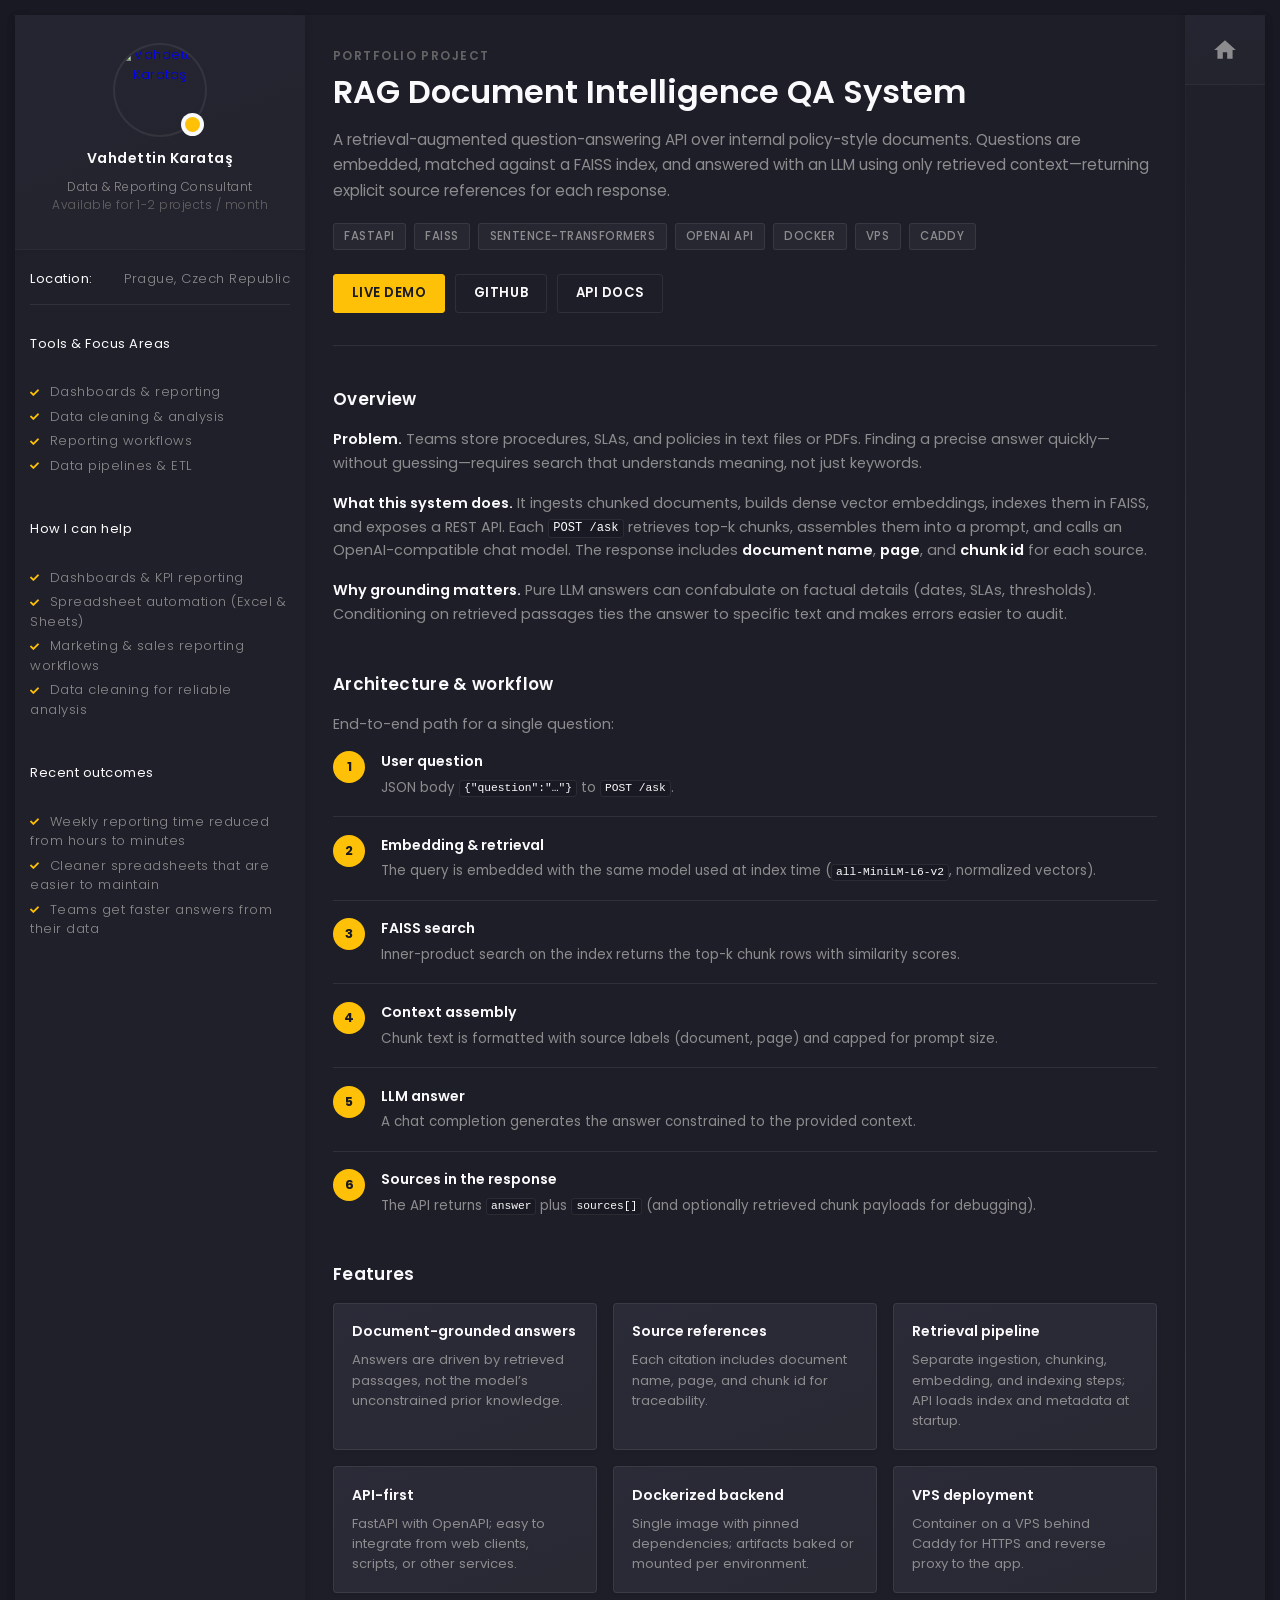
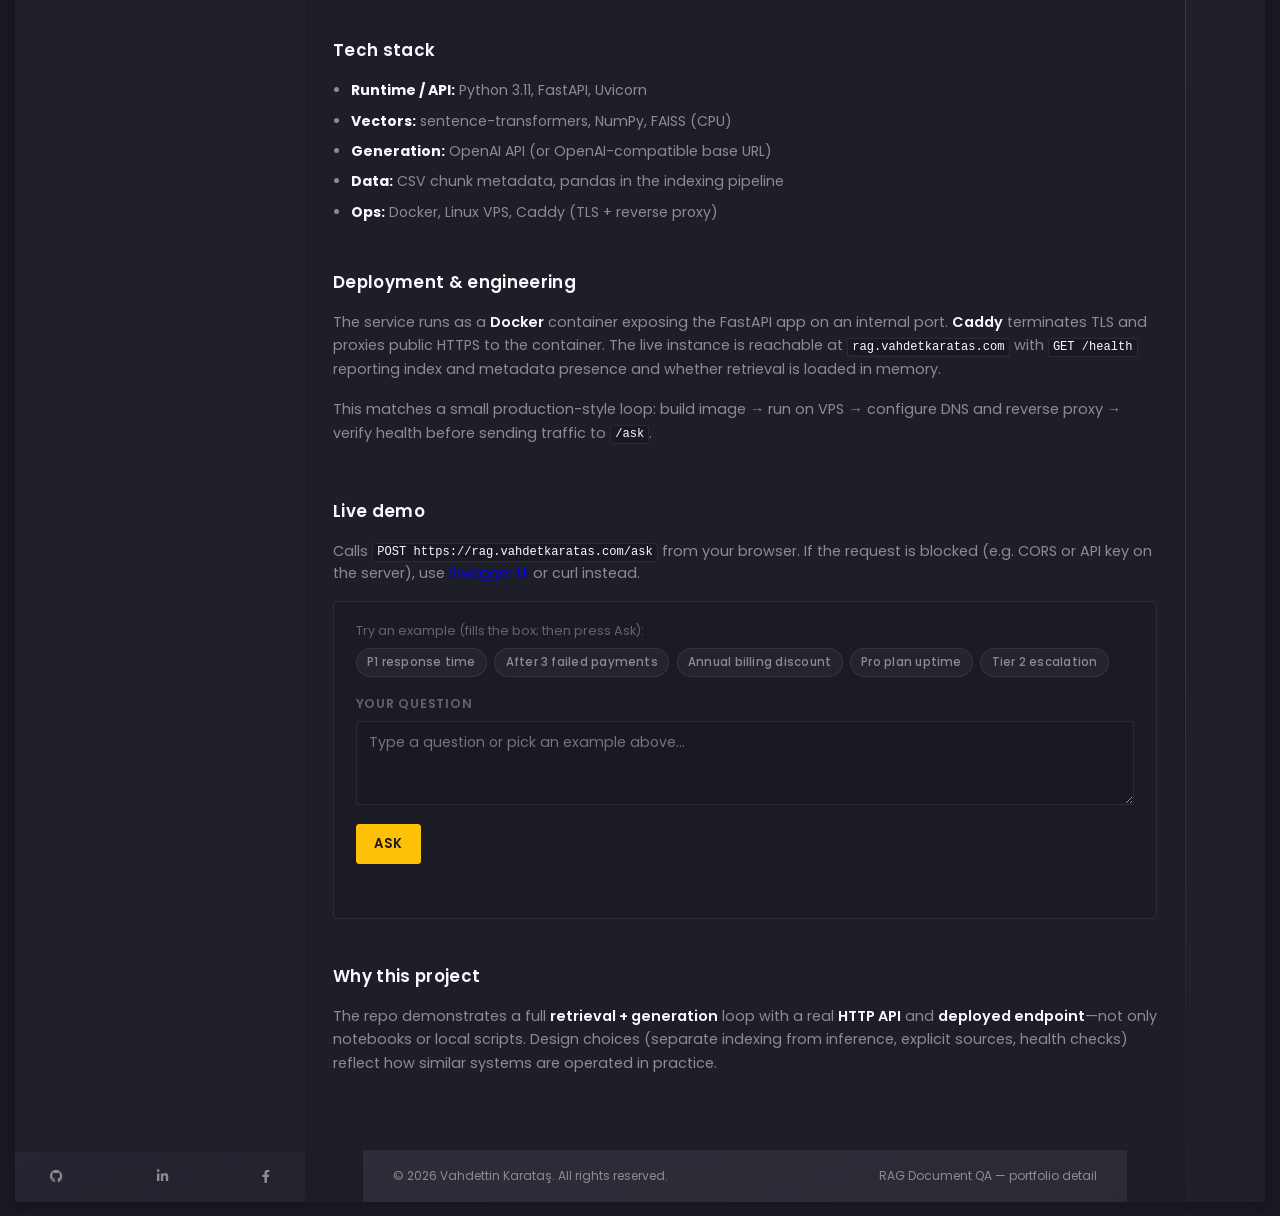
==== commit 141a8451: "fix1" ====
--- a/layout-shell/index.html
+++ b/layout-shell/index.html
@@ -40,38 +40,38 @@
           <div id="scrollbar2" class="art-scroll-frame">
             <div class="art-table p-15-15">
               <ul>
-                <li><h6>Project:</h6><span>RAG Document QA</span></li>
-                <li><h6>Status:</h6><span>Live API</span></li>
+                <li><h6>Location:</h6><span>Prague, Czech Republic</span></li>
               </ul>
             </div>
 
             <div class="art-ls-divider"></div>
 
             <div class="art-knowledge-block p-30-15">
-              <h6 class="mb-15">This build</h6>
+              <h6 class="mb-15">Tools &amp; Focus Areas</h6>
               <ul class="art-knowledge-list p-15-0">
-                <li>FastAPI inference API</li>
-                <li>FAISS + MiniLM embeddings</li>
-                <li>OpenAI-compatible generation</li>
-                <li>Docker on VPS + Caddy TLS</li>
+                <li>Dashboards &amp; reporting</li>
+                <li>Data cleaning &amp; analysis</li>
+                <li>Reporting workflows</li>
+                <li>Data pipelines &amp; ETL</li>
               </ul>
             </div>
 
             <div class="art-knowledge-block p-30-15">
-              <h6 class="mb-15">Endpoints</h6>
-              <ul class="art-knowledge-list p-15-0 proj-sidebar-links">
-                <li><a href="https://rag.vahdetkaratas.com/health" target="_blank" rel="noopener noreferrer">GET /health</a></li>
-                <li><a href="https://rag.vahdetkaratas.com/docs" target="_blank" rel="noopener noreferrer">OpenAPI docs</a></li>
-                <li><a href="https://github.com/vahdetkaratas/rag-document-qa-system" target="_blank" rel="noopener noreferrer">GitHub repo</a></li>
+              <h6 class="mb-15">How I can help</h6>
+              <ul class="art-knowledge-list p-15-0">
+                <li>Dashboards &amp; KPI reporting</li>
+                <li>Spreadsheet automation (Excel &amp; Sheets)</li>
+                <li>Marketing &amp; sales reporting workflows</li>
+                <li>Data cleaning for reliable analysis</li>
               </ul>
             </div>
 
             <div class="art-knowledge-block p-30-15">
-              <h6 class="mb-15">Focus areas</h6>
+              <h6 class="mb-15">Recent outcomes</h6>
               <ul class="art-knowledge-list p-15-0">
-                <li>Retrieval-augmented generation</li>
-                <li>API-first deployment</li>
-                <li>Production-style hosting</li>
+                <li>Weekly reporting time reduced from hours to minutes</li>
+                <li>Cleaner spreadsheets that are easier to maintain</li>
+                <li>Teams get faster answers from their data</li>
               </ul>
             </div>
           </div>
--- a/layout-shell/styles.css
+++ b/layout-shell/styles.css
@@ -1206,6 +1206,11 @@
   margin-bottom: 0.65rem;
 }
 
+/* [hidden] must win: a bare `display: flex` would override the UA display:none from the hidden attribute. */
+.proj-demo-progress[hidden] {
+  display: none !important;
+}
+
 .proj-demo-progress {
   display: flex;
   align-items: center;
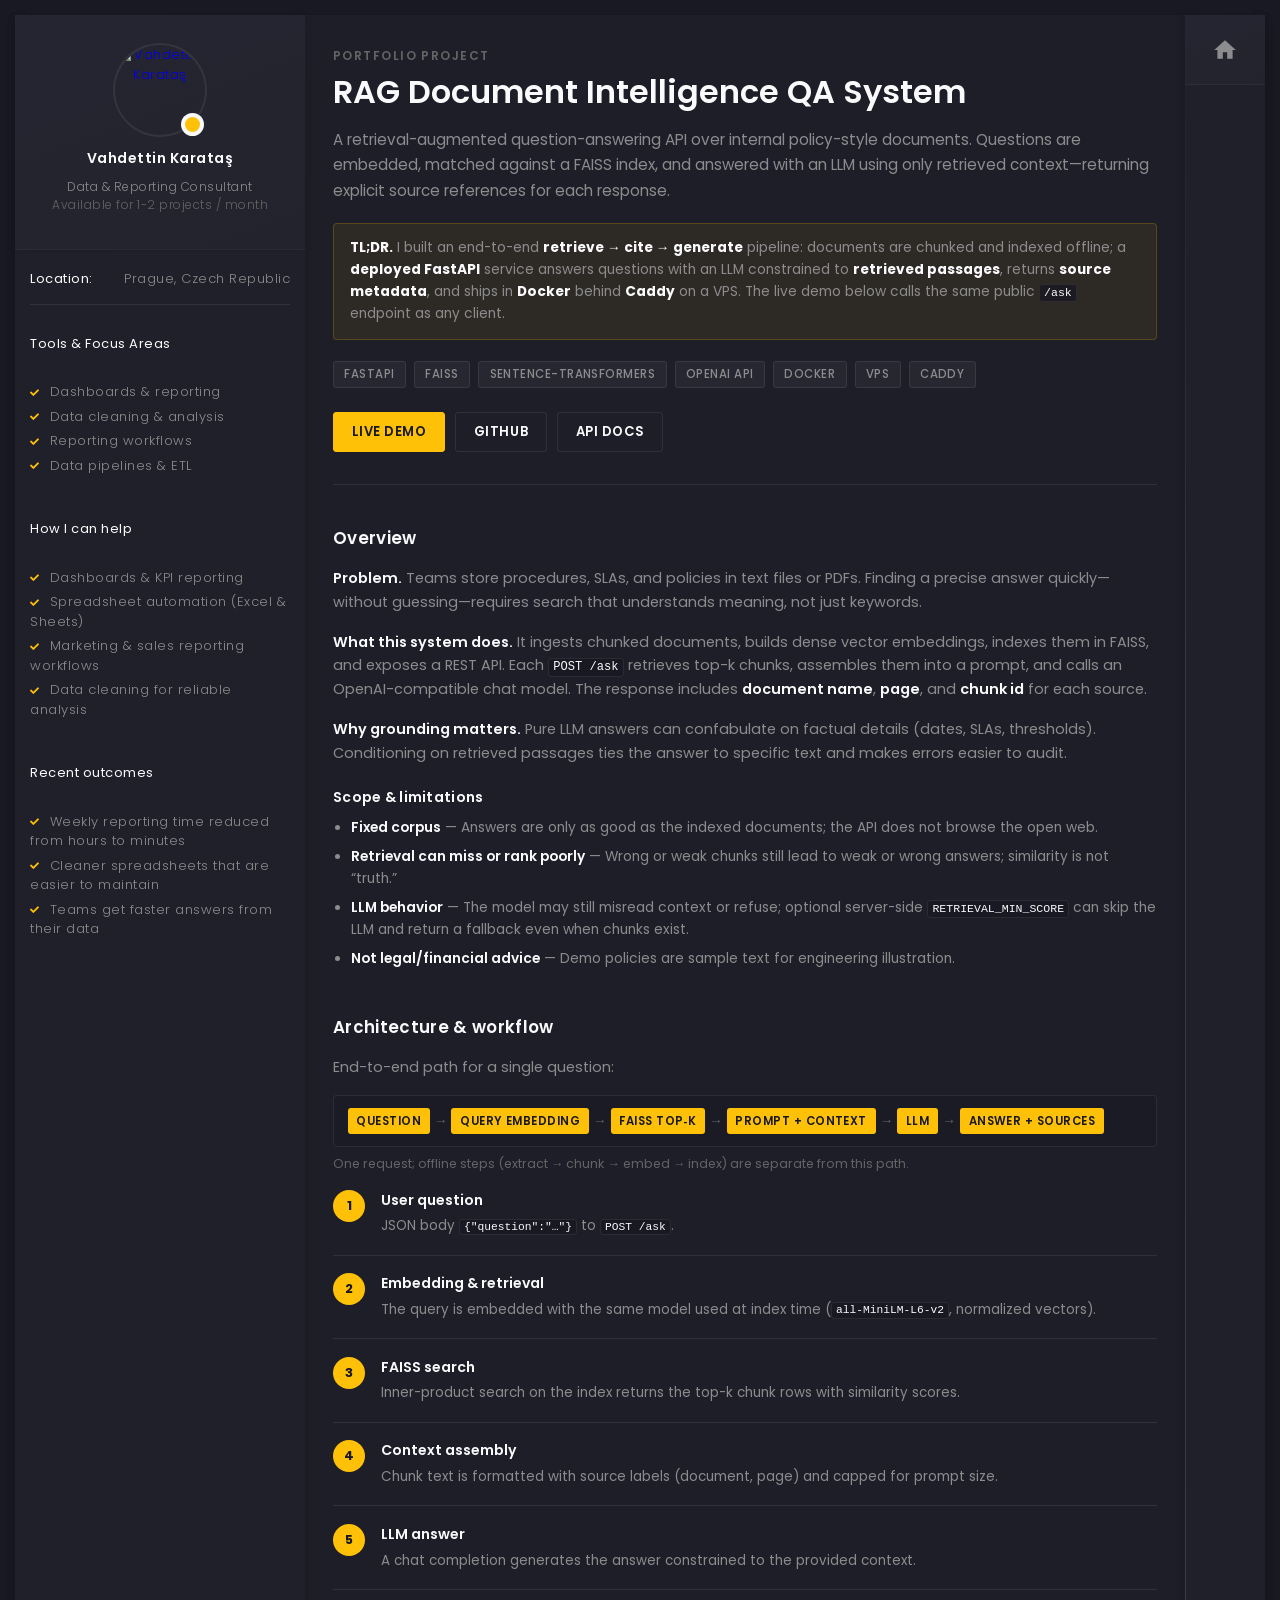
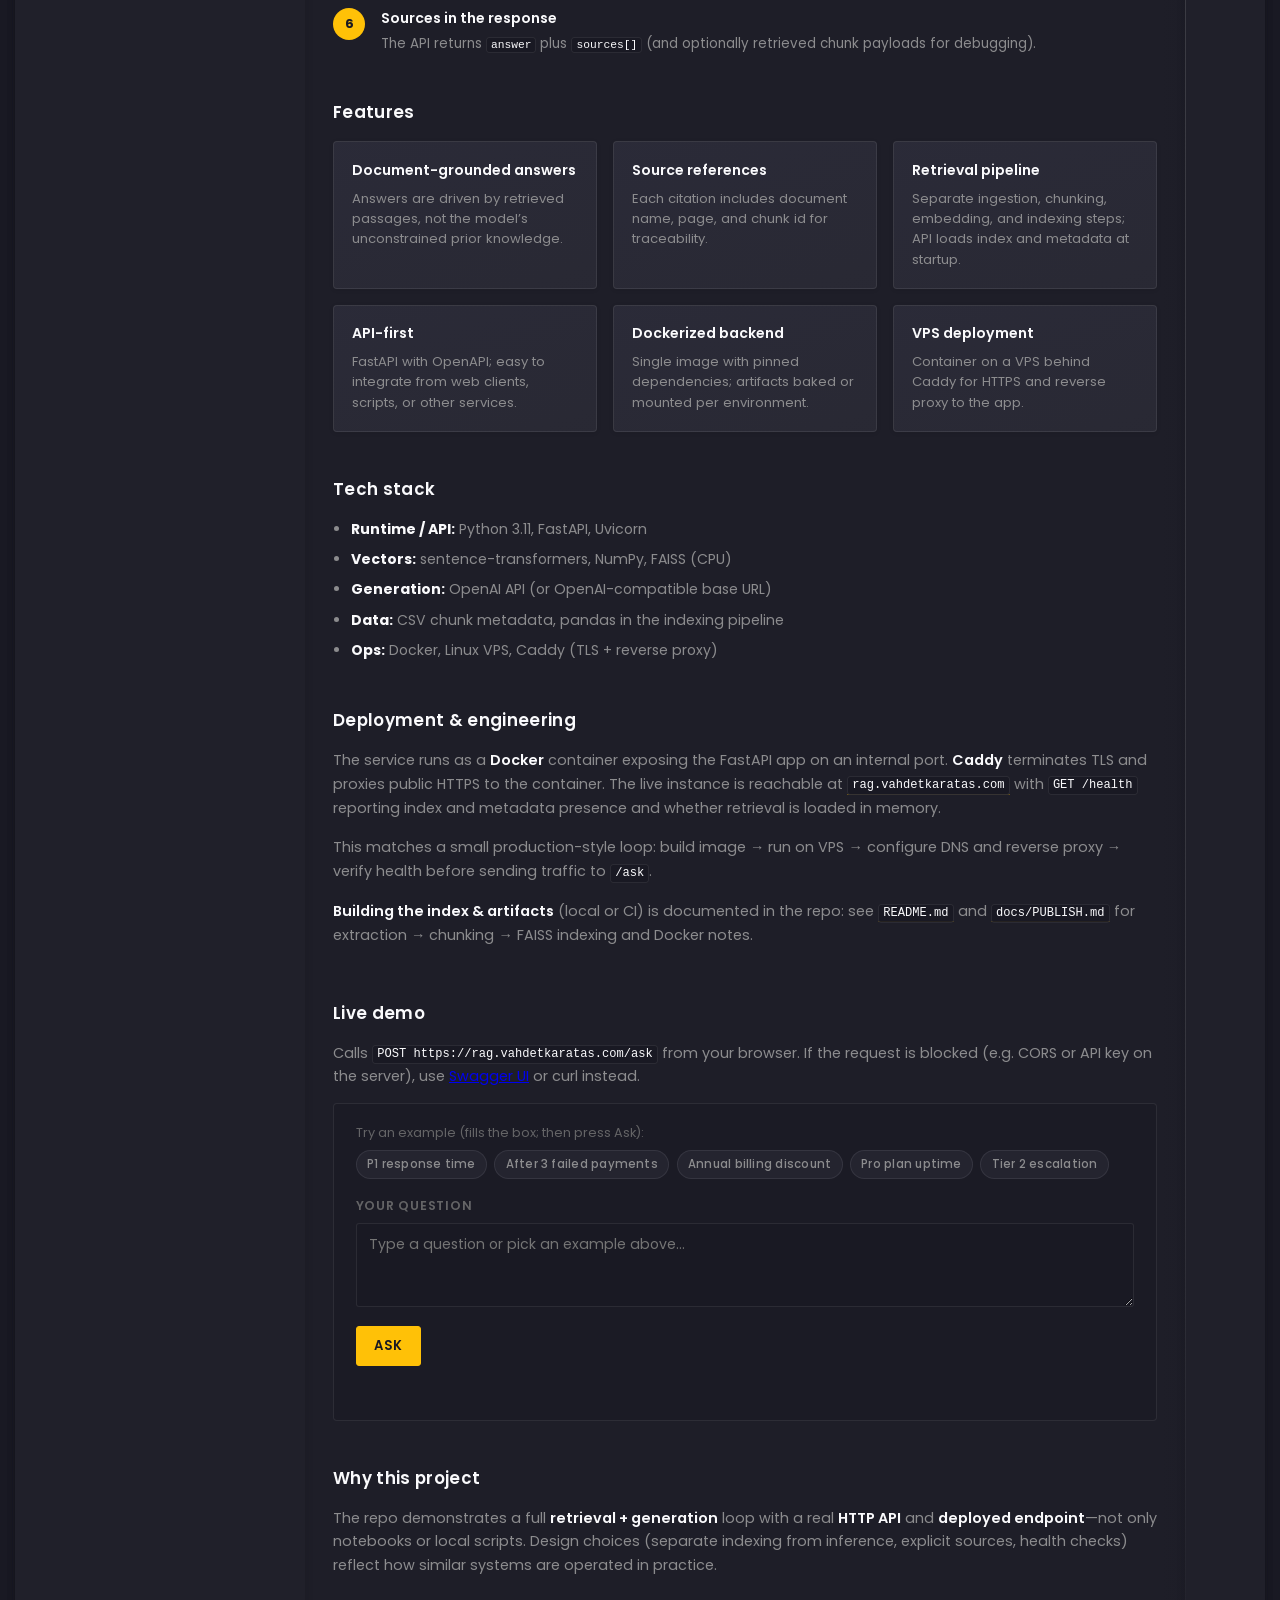
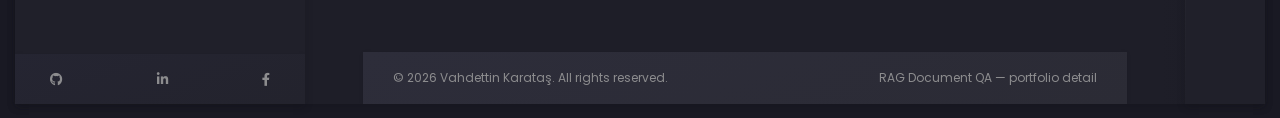
==== commit 81d207ba: "fix2" ====
--- a/layout-shell/index.html
+++ b/layout-shell/index.html
@@ -97,6 +97,9 @@
                   A retrieval-augmented question-answering API over internal policy-style documents.
                   Questions are embedded, matched against a FAISS index, and answered with an LLM using only retrieved context—returning explicit source references for each response.
                 </p>
+                <aside class="proj-tldr" aria-label="Project summary">
+                  <p><strong>TL;DR.</strong> I built an end-to-end <strong>retrieve → cite → generate</strong> pipeline: documents are chunked and indexed offline; a <strong>deployed FastAPI</strong> service answers questions with an LLM constrained to <strong>retrieved passages</strong>, returns <strong>source metadata</strong>, and ships in <strong>Docker</strong> behind <strong>Caddy</strong> on a VPS. The live demo below calls the same public <code>/ask</code> endpoint as any client.</p>
+                </aside>
                 <div class="proj-tags" aria-label="Technologies">
                   <span class="proj-tag">FastAPI</span>
                   <span class="proj-tag">FAISS</span>
@@ -119,12 +122,35 @@
                   <p><strong>Problem.</strong> Teams store procedures, SLAs, and policies in text files or PDFs. Finding a precise answer quickly—without guessing—requires search that understands meaning, not just keywords.</p>
                   <p><strong>What this system does.</strong> It ingests chunked documents, builds dense vector embeddings, indexes them in FAISS, and exposes a REST API. Each <code>POST /ask</code> retrieves top-k chunks, assembles them into a prompt, and calls an OpenAI-compatible chat model. The response includes <strong>document name</strong>, <strong>page</strong>, and <strong>chunk id</strong> for each source.</p>
                   <p><strong>Why grounding matters.</strong> Pure LLM answers can confabulate on factual details (dates, SLAs, thresholds). Conditioning on retrieved passages ties the answer to specific text and makes errors easier to audit.</p>
+                  <div class="proj-limitations">
+                    <h3 class="proj-subheading">Scope &amp; limitations</h3>
+                    <ul class="proj-limitations-list">
+                      <li><strong>Fixed corpus</strong> — Answers are only as good as the indexed documents; the API does not browse the open web.</li>
+                      <li><strong>Retrieval can miss or rank poorly</strong> — Wrong or weak chunks still lead to weak or wrong answers; similarity is not “truth.”</li>
+                      <li><strong>LLM behavior</strong> — The model may still misread context or refuse; optional server-side <code>RETRIEVAL_MIN_SCORE</code> can skip the LLM and return a fallback even when chunks exist.</li>
+                      <li><strong>Not legal/financial advice</strong> — Demo policies are sample text for engineering illustration.</li>
+                    </ul>
+                  </div>
                 </div>
               </section>
 
               <section class="proj-section" aria-labelledby="flow-heading">
                 <h2 id="flow-heading">Architecture &amp; workflow</h2>
                 <p class="proj-section-intro">End-to-end path for a single question:</p>
+                <div class="proj-arch-visual" aria-label="High-level request flow">
+                  <span class="proj-arch-node">Question</span>
+                  <span class="proj-arch-arrow" aria-hidden="true">→</span>
+                  <span class="proj-arch-node">Query embedding</span>
+                  <span class="proj-arch-arrow" aria-hidden="true">→</span>
+                  <span class="proj-arch-node">FAISS top‑k</span>
+                  <span class="proj-arch-arrow" aria-hidden="true">→</span>
+                  <span class="proj-arch-node">Prompt + context</span>
+                  <span class="proj-arch-arrow" aria-hidden="true">→</span>
+                  <span class="proj-arch-node">LLM</span>
+                  <span class="proj-arch-arrow" aria-hidden="true">→</span>
+                  <span class="proj-arch-node">Answer + sources</span>
+                </div>
+                <p class="proj-arch-caption">One request; offline steps (extract → chunk → embed → index) are separate from this path.</p>
                 <ol class="proj-steps">
                   <li class="proj-step">
                     <span class="proj-step-num">1</span>
@@ -217,6 +243,7 @@
                 <div class="proj-prose">
                   <p>The service runs as a <strong>Docker</strong> container exposing the FastAPI app on an internal port. <strong>Caddy</strong> terminates TLS and proxies public HTTPS to the container. The live instance is reachable at <a href="https://rag.vahdetkaratas.com/health" target="_blank" rel="noopener noreferrer"><code>rag.vahdetkaratas.com</code></a> with <code>GET /health</code> reporting index and metadata presence and whether retrieval is loaded in memory.</p>
                   <p>This matches a small production-style loop: build image → run on VPS → configure DNS and reverse proxy → verify health before sending traffic to <code>/ask</code>.</p>
+                  <p><strong>Building the index &amp; artifacts</strong> (local or CI) is documented in the repo: see <a href="https://github.com/vahdetkaratas/rag-document-qa-system/blob/main/README.md" target="_blank" rel="noopener noreferrer"><code>README.md</code></a> and <a href="https://github.com/vahdetkaratas/rag-document-qa-system/blob/main/docs/PUBLISH.md" target="_blank" rel="noopener noreferrer"><code>docs/PUBLISH.md</code></a> for extraction → chunking → FAISS indexing and Docker notes.</p>
                 </div>
               </section>
 
@@ -257,6 +284,12 @@
                     <h3 class="proj-demo-out-title proj-sources-heading">Retrieved evidence</h3>
                     <p class="proj-sources-lead">Chunks returned by the API as supporting context for the answer above.</p>
                     <div class="proj-sources-cards" id="demoSources"></div>
+
+                    <details class="proj-context-details" id="demoContextDetails" hidden>
+                      <summary class="proj-context-summary">View excerpt of retrieved context (first chunk text from API)</summary>
+                      <p class="proj-context-note" id="demoContextMeta"></p>
+                      <pre class="proj-context-excerpt" id="demoContextExcerpt"></pre>
+                    </details>
                   </div>
                 </div>
               </section>
@@ -329,7 +362,41 @@
       var wrap = document.getElementById('demoAnswerWrap');
       var ans = document.getElementById('demoAnswer');
       var srcList = document.getElementById('demoSources');
+      var ctxDetails = document.getElementById('demoContextDetails');
+      var ctxExcerpt = document.getElementById('demoContextExcerpt');
+      var ctxMeta = document.getElementById('demoContextMeta');
       if (!askBtn || !q) return;
+
+      function resetContextDetails() {
+        if (!ctxDetails || !ctxExcerpt || !ctxMeta) return;
+        ctxDetails.hidden = true;
+        ctxDetails.open = false;
+        ctxExcerpt.textContent = '';
+        ctxMeta.textContent = '';
+      }
+
+      function fillContextDetails(chunks) {
+        if (!ctxDetails || !ctxExcerpt || !ctxMeta) return;
+        if (!chunks || !chunks.length) {
+          resetContextDetails();
+          return;
+        }
+        var first = chunks[0];
+        var text = (first && first.text) ? String(first.text) : '';
+        if (!text.trim()) {
+          resetContextDetails();
+          return;
+        }
+        var maxLen = 900;
+        var excerpt = text.length > maxLen ? text.slice(0, maxLen) + '\n…' : text;
+        ctxExcerpt.textContent = excerpt;
+        var parts = [];
+        if (first.document_name) parts.push(first.document_name);
+        if (first.page_number != null) parts.push('page ' + first.page_number);
+        if (first.score != null && first.score !== '') parts.push('score ' + Number(first.score).toFixed(4));
+        ctxMeta.textContent = parts.length ? 'First retrieved row: ' + parts.join(' · ') : 'First retrieved row (API payload).';
+        ctxDetails.hidden = false;
+      }
 
       document.querySelectorAll('.proj-example-chip').forEach(function (chip) {
         chip.addEventListener('click', function () {
@@ -385,6 +452,7 @@
         wrap.hidden = true;
         ans.textContent = '';
         srcList.innerHTML = '';
+        resetContextDetails();
         if (!text) {
           statusEl.textContent = 'Enter a question or choose an example above.';
           statusEl.classList.add('is-error');
@@ -427,8 +495,14 @@
               empty.textContent = 'No source list returned for this answer.';
               srcList.appendChild(empty);
             }
+            fillContextDetails(r.data.retrieved_chunks);
             wrap.hidden = false;
             statusEl.textContent = 'Response received.';
+            try {
+              wrap.scrollIntoView({ behavior: 'smooth', block: 'start' });
+            } catch (e) {
+              wrap.scrollIntoView(true);
+            }
           })
           .catch(function (err) {
             setLoading(false);
--- a/layout-shell/styles.css
+++ b/layout-shell/styles.css
@@ -880,6 +880,26 @@
   max-width: 52rem;
 }
 
+.proj-tldr {
+  margin: 0 0 1.35rem;
+  padding: 0.85rem 1rem;
+  max-width: 52rem;
+  background: rgba(255, 193, 7, 0.07);
+  border: 1px solid rgba(255, 193, 7, 0.2);
+  border-radius: 4px;
+  font-size: 0.86rem;
+  line-height: 1.6;
+  color: var(--text-2);
+}
+
+.proj-tldr p {
+  margin: 0;
+}
+
+.proj-tldr strong {
+  color: var(--text-1);
+}
+
 .proj-tags {
   display: flex;
   flex-wrap: wrap;
@@ -971,6 +991,68 @@
   line-height: 1.55;
 }
 
+.proj-subheading {
+  margin: 1.25rem 0 0.5rem;
+  font-size: 0.88rem;
+  font-weight: 600;
+  color: var(--text-1);
+  letter-spacing: 0.02em;
+}
+
+.proj-limitations-list {
+  margin: 0;
+  padding-left: 1.15rem;
+  font-size: 0.86rem;
+  line-height: 1.6;
+  color: var(--text-2);
+}
+
+.proj-limitations-list li {
+  margin-bottom: 0.45rem;
+}
+
+.proj-limitations-list strong {
+  color: var(--text-1);
+}
+
+.proj-arch-visual {
+  display: flex;
+  flex-wrap: wrap;
+  align-items: center;
+  gap: 0.35rem 0.25rem;
+  margin: 0 0 0.5rem;
+  padding: 0.75rem 0.85rem;
+  background: rgba(25, 25, 35, 0.5);
+  border: 1px solid var(--border-soft);
+  border-radius: 4px;
+}
+
+.proj-arch-node {
+  display: inline-block;
+  padding: 0.3rem 0.55rem;
+  font-size: 0.72rem;
+  font-weight: 600;
+  letter-spacing: 0.04em;
+  text-transform: uppercase;
+  color: rgb(25, 25, 35);
+  background: var(--main-color);
+  border-radius: 3px;
+  white-space: nowrap;
+}
+
+.proj-arch-arrow {
+  color: var(--text-3);
+  font-size: 0.85rem;
+  user-select: none;
+}
+
+.proj-arch-caption {
+  margin: 0 0 1rem;
+  font-size: 0.78rem;
+  color: var(--text-3);
+  line-height: 1.45;
+}
+
 .proj-prose {
   font-size: 0.9rem;
   line-height: 1.65;
@@ -1361,6 +1443,53 @@
   font-style: italic;
 }
 
+.proj-context-details[hidden] {
+  display: none !important;
+}
+
+.proj-context-details {
+  margin-top: 1rem;
+  padding: 0.65rem 0.85rem;
+  background: rgba(25, 25, 35, 0.35);
+  border: 1px solid var(--border-soft);
+  border-radius: 4px;
+}
+
+.proj-context-summary {
+  cursor: pointer;
+  font-size: 0.8rem;
+  font-weight: 600;
+  color: var(--text-1);
+  user-select: none;
+}
+
+.proj-context-summary:hover {
+  color: var(--main-color);
+}
+
+.proj-context-note {
+  margin: 0.5rem 0 0.35rem;
+  font-size: 0.75rem;
+  line-height: 1.45;
+  color: var(--text-3);
+}
+
+.proj-context-excerpt {
+  margin: 0;
+  padding: 0.65rem 0.75rem;
+  font-family: ui-monospace, "Cascadia Code", "Source Code Pro", Menlo, Consolas, monospace;
+  font-size: 0.72rem;
+  line-height: 1.5;
+  color: var(--text-2);
+  background: var(--deep);
+  border: 1px solid var(--border-soft);
+  border-radius: 3px;
+  white-space: pre-wrap;
+  word-break: break-word;
+  max-height: 14rem;
+  overflow-y: auto;
+}
+
 /* Legacy: flat list if reused elsewhere */
 .proj-sources {
   margin: 0;
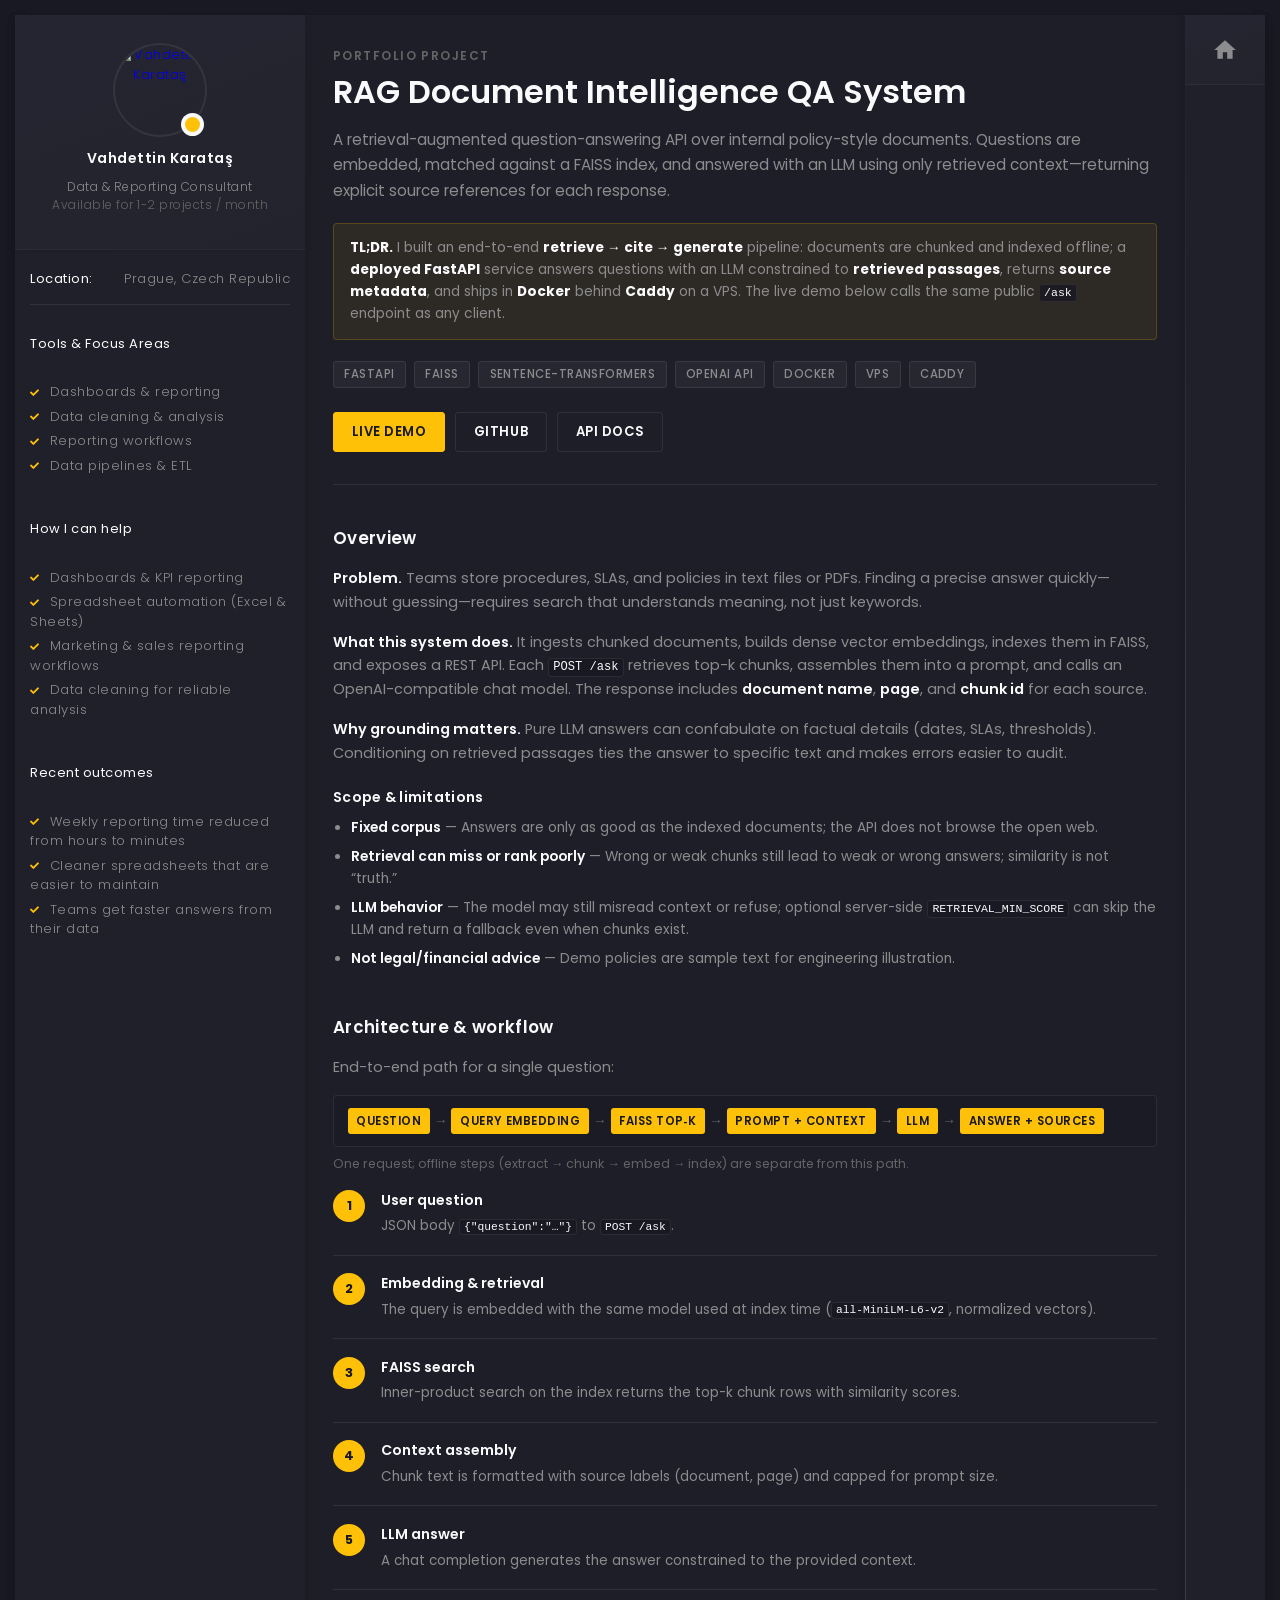
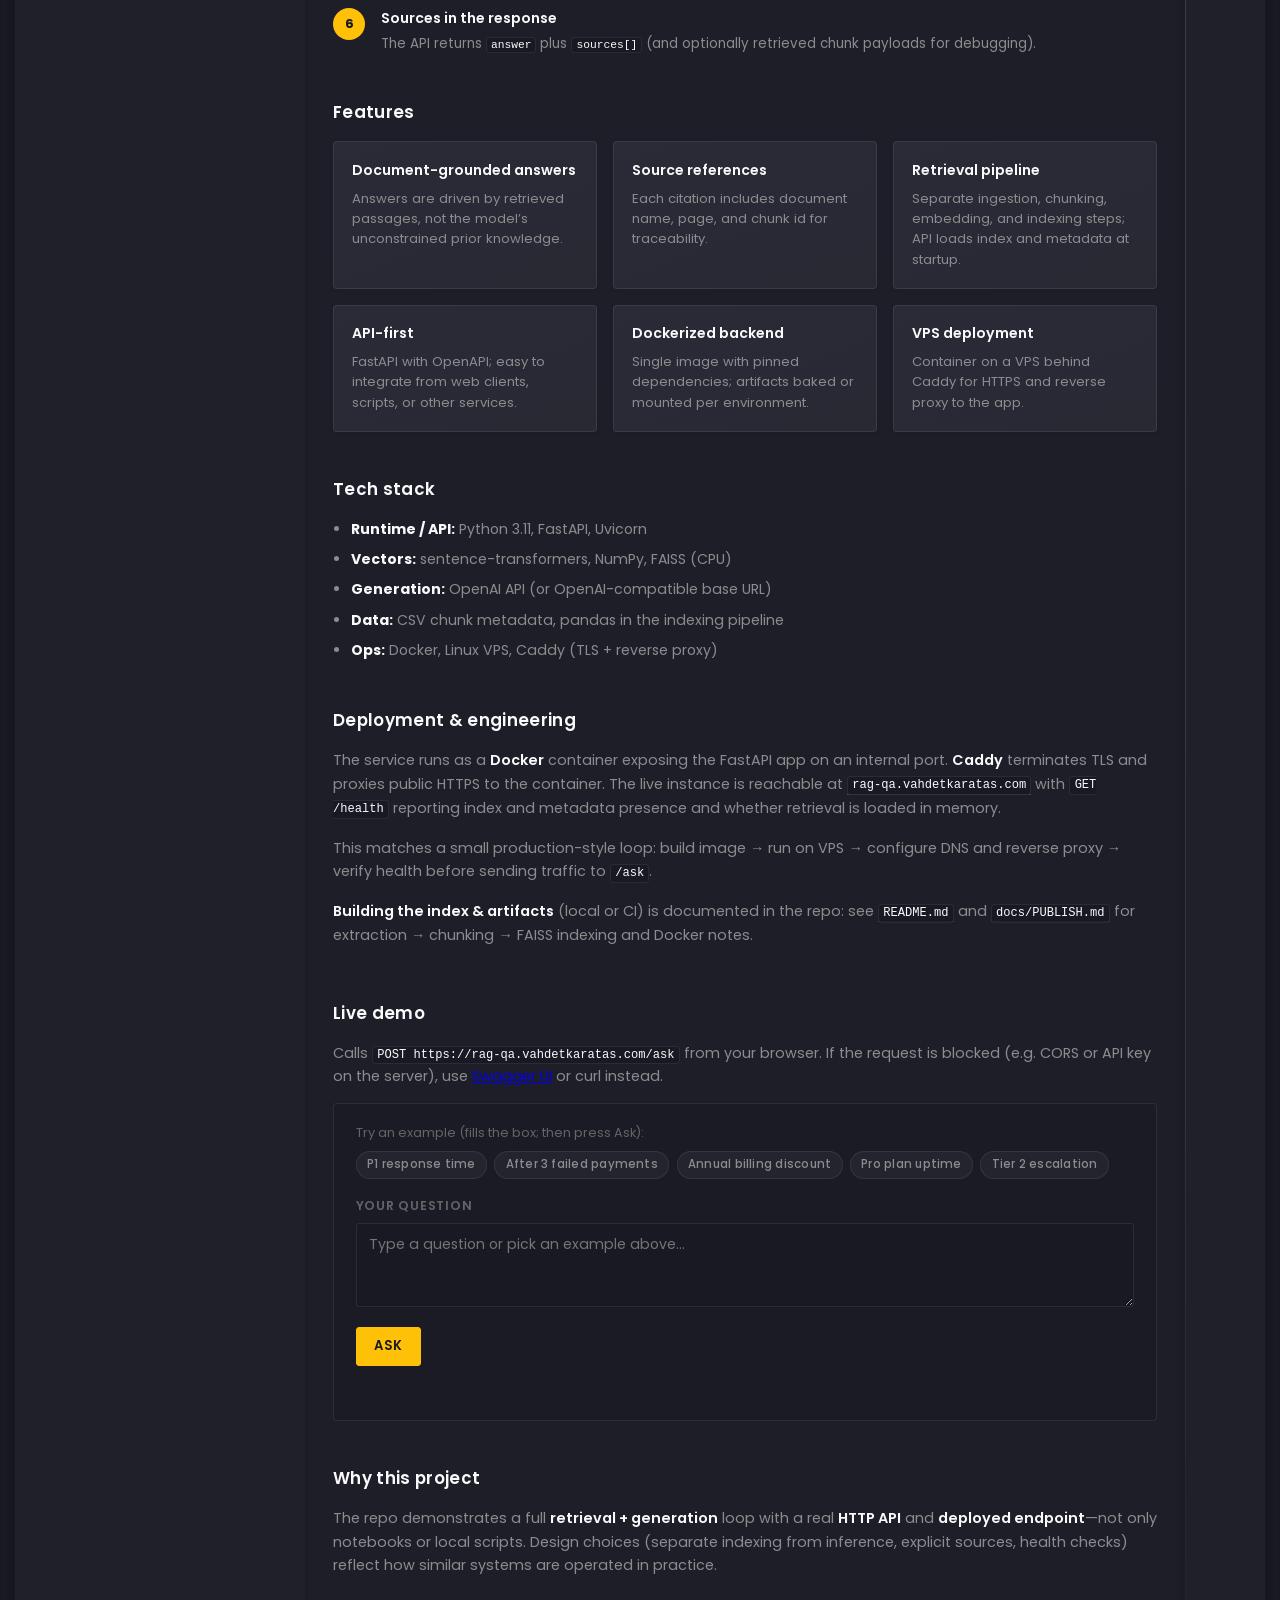
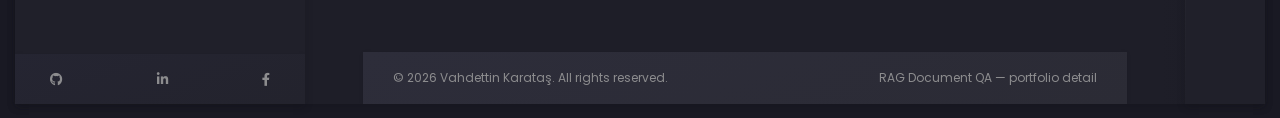
==== commit 6e2df95f: "fix3" ====
--- a/layout-shell/index.html
+++ b/layout-shell/index.html
@@ -5,6 +5,7 @@
   <meta name="viewport" content="width=device-width, initial-scale=1.0">
   <title>RAG Document Intelligence QA System — Vahdettin Karataş</title>
   <meta name="description" content="Document question-answering with FastAPI, FAISS, sentence-transformers, and OpenAI — retrieval-grounded answers with source citations.">
+  <link rel="icon" href="favicon.svg" type="image/svg+xml">
   <link rel="preconnect" href="https://fonts.googleapis.com">
   <link rel="preconnect" href="https://fonts.gstatic.com" crossorigin>
   <link href="https://fonts.googleapis.com/css2?family=Poppins:wght@200;300;400;600;700&display=swap" rel="stylesheet">
@@ -112,7 +113,7 @@
                 <div class="proj-actions">
                   <a class="proj-btn proj-btn-primary" href="#live-demo">Live demo</a>
                   <a class="proj-btn proj-btn-ghost" href="https://github.com/vahdetkaratas/rag-document-qa-system" target="_blank" rel="noopener noreferrer">GitHub</a>
-                  <a class="proj-btn proj-btn-ghost" href="https://rag.vahdetkaratas.com/docs" target="_blank" rel="noopener noreferrer">API docs</a>
+                  <a class="proj-btn proj-btn-ghost" href="https://rag-qa.vahdetkaratas.com/docs" target="_blank" rel="noopener noreferrer">API docs</a>
                 </div>
               </header>
 
@@ -241,7 +242,7 @@
               <section class="proj-section" aria-labelledby="deploy-heading">
                 <h2 id="deploy-heading">Deployment &amp; engineering</h2>
                 <div class="proj-prose">
-                  <p>The service runs as a <strong>Docker</strong> container exposing the FastAPI app on an internal port. <strong>Caddy</strong> terminates TLS and proxies public HTTPS to the container. The live instance is reachable at <a href="https://rag.vahdetkaratas.com/health" target="_blank" rel="noopener noreferrer"><code>rag.vahdetkaratas.com</code></a> with <code>GET /health</code> reporting index and metadata presence and whether retrieval is loaded in memory.</p>
+                  <p>The service runs as a <strong>Docker</strong> container exposing the FastAPI app on an internal port. <strong>Caddy</strong> terminates TLS and proxies public HTTPS to the container. The live instance is reachable at <a href="https://rag-qa.vahdetkaratas.com/health" target="_blank" rel="noopener noreferrer"><code>rag-qa.vahdetkaratas.com</code></a> with <code>GET /health</code> reporting index and metadata presence and whether retrieval is loaded in memory.</p>
                   <p>This matches a small production-style loop: build image → run on VPS → configure DNS and reverse proxy → verify health before sending traffic to <code>/ask</code>.</p>
                   <p><strong>Building the index &amp; artifacts</strong> (local or CI) is documented in the repo: see <a href="https://github.com/vahdetkaratas/rag-document-qa-system/blob/main/README.md" target="_blank" rel="noopener noreferrer"><code>README.md</code></a> and <a href="https://github.com/vahdetkaratas/rag-document-qa-system/blob/main/docs/PUBLISH.md" target="_blank" rel="noopener noreferrer"><code>docs/PUBLISH.md</code></a> for extraction → chunking → FAISS indexing and Docker notes.</p>
                 </div>
@@ -250,8 +251,8 @@
               <section class="proj-section proj-demo-section" id="live-demo" aria-labelledby="demo-heading">
                 <h2 id="demo-heading">Live demo</h2>
                 <p class="proj-section-intro">
-                  Calls <code>POST https://rag.vahdetkaratas.com/ask</code> from your browser.
-                  If the request is blocked (e.g. CORS or API key on the server), use <a href="https://rag.vahdetkaratas.com/docs" target="_blank" rel="noopener noreferrer">Swagger UI</a> or curl instead.
+                  Calls <code>POST https://rag-qa.vahdetkaratas.com/ask</code> from your browser.
+                  If the request is blocked (e.g. CORS or API key on the server), use <a href="https://rag-qa.vahdetkaratas.com/docs" target="_blank" rel="noopener noreferrer">Swagger UI</a> or curl instead.
                 </p>
                 <div class="proj-demo" id="projDemo" aria-busy="false">
                   <p class="proj-demo-hint">Try an example (fills the box; then press Ask):</p>
@@ -353,7 +354,7 @@
     })();
 
     (function () {
-      var API = 'https://rag.vahdetkaratas.com/ask';
+      var API = 'https://rag-qa.vahdetkaratas.com/ask';
       var demoRoot = document.getElementById('projDemo');
       var q = document.getElementById('demoQuestion');
       var askBtn = document.getElementById('demoAskBtn');
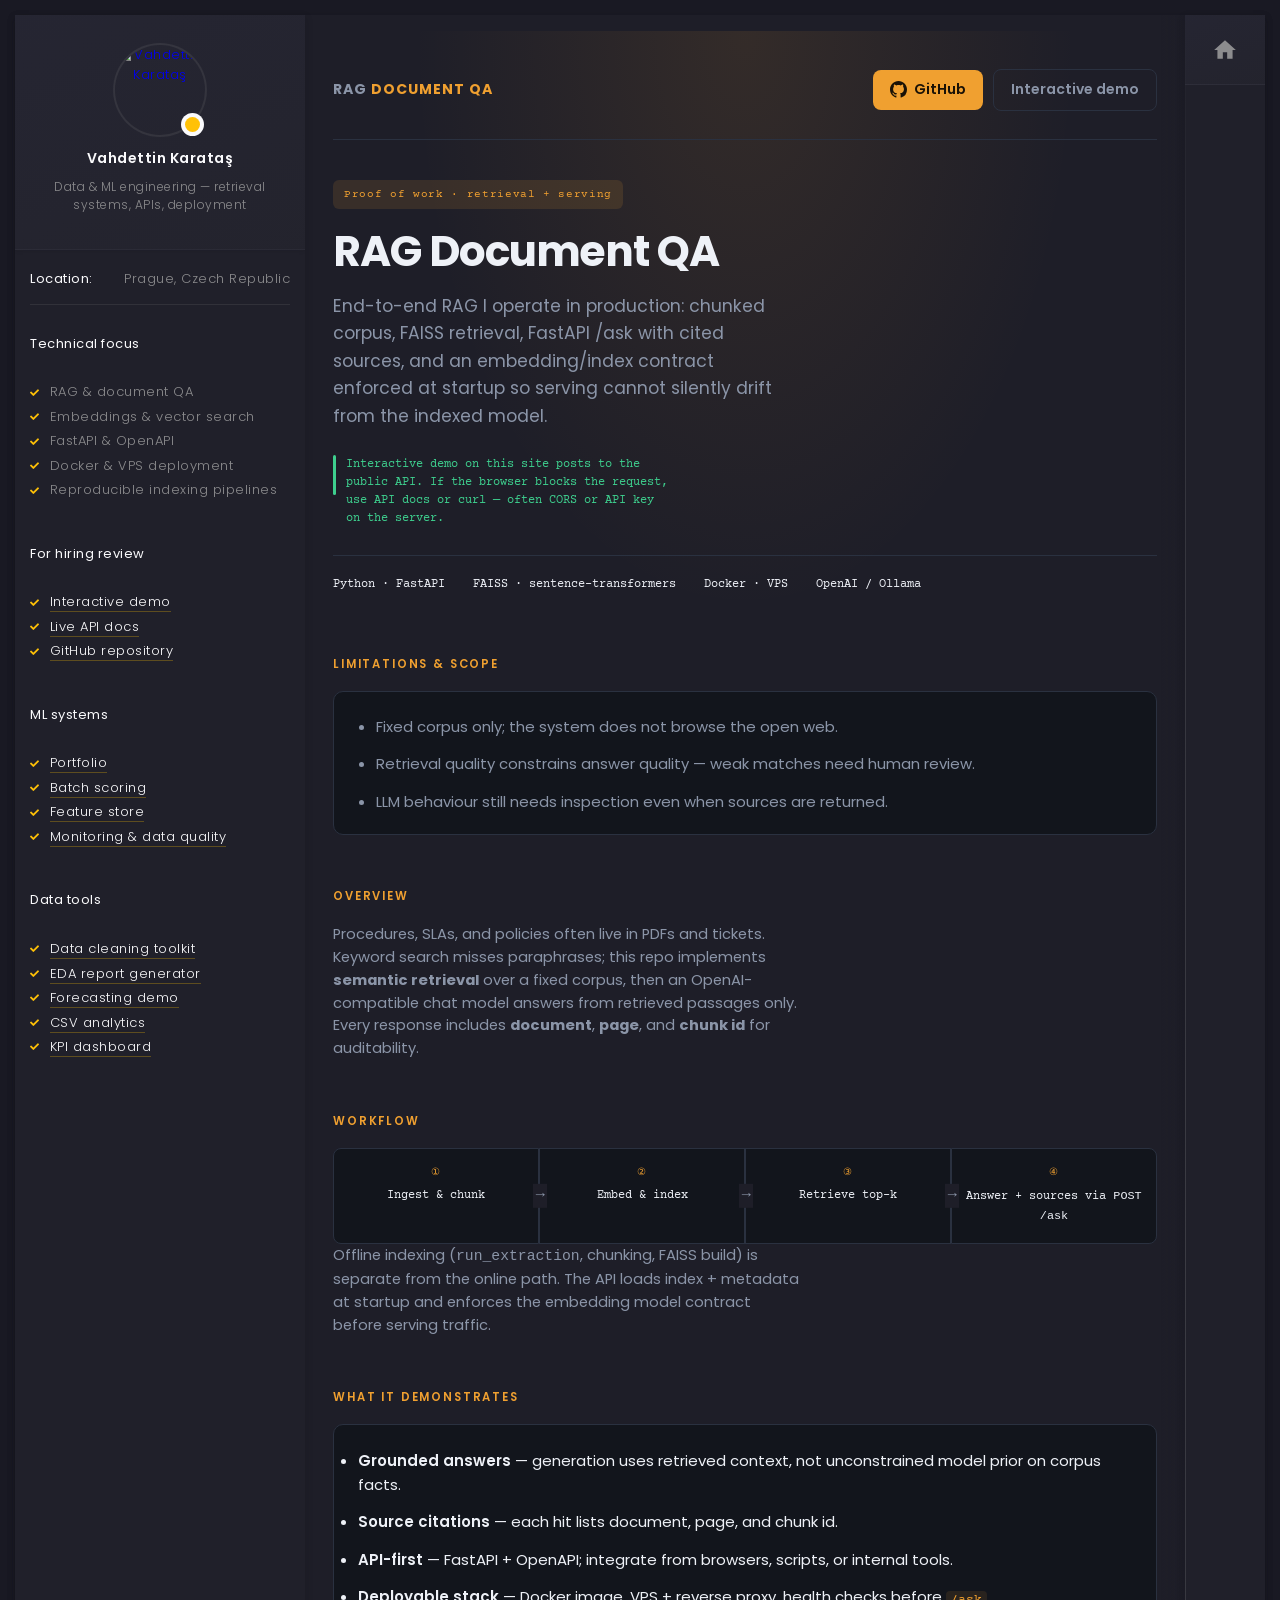
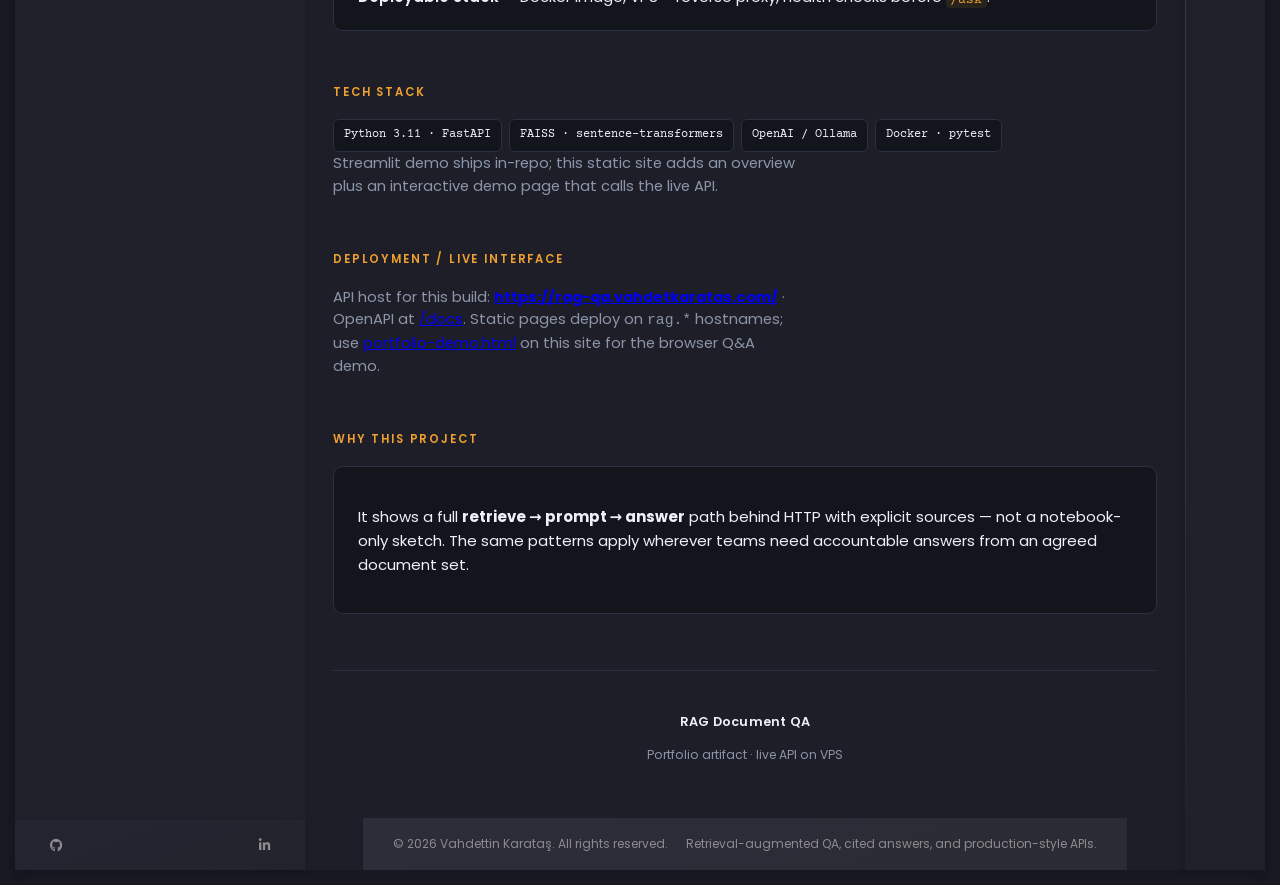
==== commit 4fbcc8f1: "s5" ====
--- a/layout-shell/index.html
+++ b/layout-shell/index.html
@@ -2,15 +2,19 @@
 <html lang="en">
 <head>
   <meta charset="UTF-8">
-  <meta name="viewport" content="width=device-width, initial-scale=1.0">
-  <title>RAG Document Intelligence QA System — Vahdettin Karataş</title>
-  <meta name="description" content="Document question-answering with FastAPI, FAISS, sentence-transformers, and OpenAI — retrieval-grounded answers with source citations.">
+  <meta name="viewport" content="width=device-width, initial-scale=1">
+  <meta name="description" content="Document RAG with ingestion, FAISS retrieval, FastAPI /ask, source citations, Docker deployment, and an interactive browser demo.">
+  <meta name="theme-color" content="#191923">
+  <title>RAG Document QA — retrieval + serving</title>
   <link rel="icon" href="favicon.svg" type="image/svg+xml">
+  <link rel="shortcut icon" href="favicon.svg" type="image/svg+xml">
   <link rel="preconnect" href="https://fonts.googleapis.com">
   <link rel="preconnect" href="https://fonts.gstatic.com" crossorigin>
-  <link href="https://fonts.googleapis.com/css2?family=Poppins:wght@200;300;400;600;700&display=swap" rel="stylesheet">
+  <link href="https://fonts.googleapis.com/css2?family=Courier+Prime:ital,wght@0,400;0,700;1,400&family=Poppins:wght@200;300;400;600;700&display=swap" rel="stylesheet">
   <link rel="stylesheet" href="https://cdnjs.cloudflare.com/ajax/libs/font-awesome/5.15.4/css/all.min.css" crossorigin="anonymous" referrerpolicy="no-referrer">
-  <link rel="stylesheet" href="styles.css">
+  <link rel="stylesheet" href="shell.css">
+  <link rel="stylesheet" href="demo-content.css">
+  
 </head>
 <body>
   <div class="shell-outer">
@@ -25,7 +29,7 @@
 
           <div class="art-header">
             <div class="art-avatar">
-              <a href="https://vahdetkaratas.com/img/face-1.jpg" class="art-avatar-curtain">
+              <a href="https://github.com/vahdetkaratas" class="art-avatar-curtain">
                 <img src="https://vahdetkaratas.com/img/face-1.jpg" alt="Vahdettin Karataş" width="90" height="90">
                 <i class="fas fa-expand" aria-hidden="true"></i>
               </a>
@@ -33,9 +37,9 @@
                 <div class="art-available-lamp"></div>
               </div>
             </div>
-            <h5 class="art-name mb-10"><a href="https://vahdetkaratas.com/">Vahdettin Karataş</a></h5>
-            <div class="art-sm-text">Data &amp; Reporting Consultant</div>
-            <div class="art-sm-text art-muted mb-10">Available for 1-2 projects / month</div>
+            <h5 class="art-name mb-10"><a href="https://github.com/vahdetkaratas">Vahdettin Karataş</a></h5>
+            <div class="art-sm-text">Data &amp; ML engineering — retrieval systems, APIs, deployment</div>
+            
           </div>
 
           <div id="scrollbar2" class="art-scroll-frame">
@@ -48,39 +52,38 @@
             <div class="art-ls-divider"></div>
 
             <div class="art-knowledge-block p-30-15">
-              <h6 class="mb-15">Tools &amp; Focus Areas</h6>
+              <h6 class="mb-15">Technical focus</h6>
               <ul class="art-knowledge-list p-15-0">
-                <li>Dashboards &amp; reporting</li>
-                <li>Data cleaning &amp; analysis</li>
-                <li>Reporting workflows</li>
-                <li>Data pipelines &amp; ETL</li>
+                <li>RAG &amp; document QA</li>
+<li>Embeddings &amp; vector search</li>
+<li>FastAPI &amp; OpenAPI</li>
+<li>Docker &amp; VPS deployment</li>
+<li>Reproducible indexing pipelines</li>
               </ul>
             </div>
 
             <div class="art-knowledge-block p-30-15">
-              <h6 class="mb-15">How I can help</h6>
+              <h6 class="mb-15">For hiring review</h6>
               <ul class="art-knowledge-list p-15-0">
-                <li>Dashboards &amp; KPI reporting</li>
-                <li>Spreadsheet automation (Excel &amp; Sheets)</li>
-                <li>Marketing &amp; sales reporting workflows</li>
-                <li>Data cleaning for reliable analysis</li>
+                <li><a href="portfolio-demo.html">Interactive demo</a></li>
+<li><a href="https://rag-qa.vahdetkaratas.com/docs" target="_blank" rel="noopener noreferrer">Live API docs</a></li>
+<li><a href="https://github.com/vahdetkaratas/rag-document-qa-system" target="_blank" rel="noopener noreferrer">GitHub repository</a></li>
               </ul>
             </div>
 
-            <div class="art-knowledge-block p-30-15">
-              <h6 class="mb-15">Recent outcomes</h6>
-              <ul class="art-knowledge-list p-15-0">
-                <li>Weekly reporting time reduced from hours to minutes</li>
-                <li>Cleaner spreadsheets that are easier to maintain</li>
-                <li>Teams get faster answers from their data</li>
-              </ul>
-            </div>
+            <div class="art-knowledge-block p-30-15"><h6 class="mb-15">ML systems</h6><ul class="art-knowledge-list p-15-0"><li><a href="https://vahdetkaratas.com/portfolio" target="_blank" rel="noopener noreferrer">Portfolio</a></li>
+<li><a href="https://batch-scoring.vahdetkaratas.com/" target="_blank" rel="noopener noreferrer">Batch scoring</a></li>
+<li><a href="https://feature-store.vahdetkaratas.com/" target="_blank" rel="noopener noreferrer">Feature store</a></li>
+<li><a href="https://monitoring.vahdetkaratas.com/" target="_blank" rel="noopener noreferrer">Monitoring &amp; data quality</a></li></ul></div><div class="art-knowledge-block p-30-15"><h6 class="mb-15">Data tools</h6><ul class="art-knowledge-list p-15-0"><li><a href="https://data-cleaning.vahdetlabs.com/" target="_blank" rel="noopener noreferrer">Data cleaning toolkit</a></li>
+<li><a href="https://eda-report.vahdetlabs.com/" target="_blank" rel="noopener noreferrer">EDA report generator</a></li>
+<li><a href="https://forecasting.vahdetlabs.com/" target="_blank" rel="noopener noreferrer">Forecasting demo</a></li>
+<li><a href="https://ai-analysis.vahdetlabs.com/" target="_blank" rel="noopener noreferrer">CSV analytics</a></li>
+<li><a href="https://kpi-dashboard.vahdetlabs.com/" target="_blank" rel="noopener noreferrer">KPI dashboard</a></li></ul></div>
           </div>
 
           <div class="art-ls-social">
-            <a href="https://github.com/vahdetkaratas" target="_blank" rel="noopener noreferrer" title="Github"><i class="fab fa-github"></i></a>
-            <a href="https://linkedin.com/in/vahdetkaratas" target="_blank" rel="noopener noreferrer" title="LinkedIn"><i class="fab fa-linkedin-in"></i></a>
-            <a href="https://www.facebook.com/vakasoft/" target="_blank" rel="noopener noreferrer" title="Facebook"><i class="fab fa-facebook-f"></i></a>
+            <a href="https://github.com/vahdetkaratas" target="_blank" rel="noopener noreferrer" title="GitHub" aria-label="GitHub"><i class="fab fa-github" aria-hidden="true"></i></a>
+<a href="https://www.linkedin.com/in/vahdettin-karatas/" target="_blank" rel="noopener noreferrer" title="LinkedIn" aria-label="LinkedIn"><i class="fab fa-linkedin-in" aria-hidden="true"></i></a>
           </div>
         </div>
       </div>
@@ -90,232 +93,133 @@
         <div class="shell-main">
           <main class="shell-scroll" id="shellScroll">
             <div class="shell-content" id="projectContent">
-
-              <header class="proj-hero">
-                <p class="proj-eyebrow">Portfolio project</p>
-                <h1 class="proj-title">RAG Document Intelligence QA System</h1>
-                <p class="proj-lead">
-                  A retrieval-augmented question-answering API over internal policy-style documents.
-                  Questions are embedded, matched against a FAISS index, and answered with an LLM using only retrieved context—returning explicit source references for each response.
-                </p>
-                <aside class="proj-tldr" aria-label="Project summary">
-                  <p><strong>TL;DR.</strong> I built an end-to-end <strong>retrieve → cite → generate</strong> pipeline: documents are chunked and indexed offline; a <strong>deployed FastAPI</strong> service answers questions with an LLM constrained to <strong>retrieved passages</strong>, returns <strong>source metadata</strong>, and ships in <strong>Docker</strong> behind <strong>Caddy</strong> on a VPS. The live demo below calls the same public <code>/ask</code> endpoint as any client.</p>
-                </aside>
-                <div class="proj-tags" aria-label="Technologies">
-                  <span class="proj-tag">FastAPI</span>
-                  <span class="proj-tag">FAISS</span>
-                  <span class="proj-tag">sentence-transformers</span>
-                  <span class="proj-tag">OpenAI API</span>
-                  <span class="proj-tag">Docker</span>
-                  <span class="proj-tag">VPS</span>
-                  <span class="proj-tag">Caddy</span>
+              <div class="batch-page">
+                <a class="skip" href="#main">Skip to content</a>
+
+                <div class="wrap">
+                  <header>
+                    <div class="logo" id="top">RAG <span>document QA</span></div>
+                    <div class="batch-header-tools">
+                      
+                      <div class="nav-actions">
+                        <a class="btn btn-primary" href="https://github.com/vahdetkaratas/rag-document-qa-system" target="_blank" rel="noopener noreferrer"><svg viewBox="0 0 24 24" aria-hidden="true"><path d="M12 0C5.37 0 0 5.37 0 12c0 5.31 3.435 9.795 8.205 11.385.6.105.825-.255.825-.57 0-.285-.015-1.23-.015-2.235-3.015.555-3.795-.735-4.035-1.41-.135-.345-.72-1.41-1.23-1.695-.42-.225-1.02-.78-.015-.795.945-.015 1.62.87 1.845 1.23 1.08 1.815 2.805 1.305 3.495.99.105-.78.42-1.305.765-1.605-2.67-.3-5.46-1.335-5.46-5.925 0-1.305.465-2.385 1.23-3.225-.12-.3-.54-1.53.12-3.18 0 0 1.005-.315 3.3 1.23.96-.27 1.98-.405 3-.405s2.04.135 3 .405c2.295-1.56 3.3-1.23 3.3-1.23.66 1.65.24 2.88.12 3.18.765.84 1.23 1.905 1.23 3.225 0 4.605-2.805 5.625-5.475 5.925.435.375.81 1.095.81 2.22 0 1.605-.015 2.895-.015 3.3 0 .315.225.69.825.57A12.02 12.02 0 0024 12c0-6.63-5.37-12-12-12z"/></svg>GitHub</a>
+<a class="btn btn-ghost" href="portfolio-demo.html">Interactive demo</a>
+                      </div>
+                    </div>
+                  </header>
+
+                  <div id="main">
+                                        <section class="hero">
+                      <span class="hero-badge">Proof of work · retrieval + serving</span>
+                      <h1>RAG Document QA</h1>
+                      <p class="hero-lead">End-to-end RAG I operate in production: chunked corpus, FAISS retrieval, FastAPI /ask with cited sources, and an embedding/index contract enforced at startup so serving cannot silently drift from the indexed model.</p>
+                      <p class="hero-note">Interactive demo on this site posts to the public API. If the browser blocks the request, use API docs or curl — often CORS or API key on the server.</p>
+                      <div class="metrics" aria-label="Project facts">
+                        <div><span>Python · FastAPI</span></div>
+<div><span>FAISS · sentence-transformers</span></div>
+<div><span>Docker · VPS</span></div>
+<div><span>OpenAI / Ollama</span></div>
+                      </div>
+                    </section>
+
+                    <section id="scope" aria-labelledby="h-scope"><h2 id="h-scope">Limitations &amp; scope</h2><div class="pitch"><ul><li>Fixed corpus only; the system does not browse the open web.</li>
+<li>Retrieval quality constrains answer quality — weak matches need human review.</li>
+<li>LLM behaviour still needs inspection even when sources are returned.</li></ul></div></section>
+
+
+                    <section class="proj-section" id="overview">
+  <h2>Overview</h2>
+  <p class="proj-section-intro">
+    Procedures, SLAs, and policies often live in PDFs and tickets. Keyword search misses paraphrases; this repo implements <strong>semantic retrieval</strong> over a fixed corpus, then an OpenAI-compatible chat model answers from retrieved passages only. Every response includes <strong>document</strong>, <strong>page</strong>, and <strong>chunk id</strong> for auditability.
+  </p>
+</section>
+
+<section class="proj-section" id="workflow">
+  <h2>Workflow</h2>
+  <div class="pipeline-wrap">
+    <div class="pipeline" role="list">
+      <div class="pipe-step" role="listitem">
+        <span class="step-label">①</span>
+        <span class="step-name">Ingest &amp; chunk</span>
+      </div>
+      <div class="pipe-step" role="listitem">
+        <span class="step-label">②</span>
+        <span class="step-name">Embed &amp; index</span>
+      </div>
+      <div class="pipe-step" role="listitem">
+        <span class="step-label">③</span>
+        <span class="step-name">Retrieve top-k</span>
+      </div>
+      <div class="pipe-step" role="listitem">
+        <span class="step-label">④</span>
+        <span class="step-name">Answer + sources via <code>POST /ask</code></span>
+      </div>
+    </div>
+  </div>
+  <p class="proj-section-intro">
+    Offline indexing (<code>run_extraction</code>, chunking, FAISS build) is separate from the online path. The API loads index + metadata at startup and enforces the embedding model contract before serving traffic.
+  </p>
+</section>
+
+<section class="proj-section" id="features">
+  <h2>What it demonstrates</h2>
+  <ul class="pitch">
+    <li><strong>Grounded answers</strong> — generation uses retrieved context, not unconstrained model prior on corpus facts.</li>
+    <li><strong>Source citations</strong> — each hit lists document, page, and chunk id.</li>
+    <li><strong>API-first</strong> — FastAPI + OpenAPI; integrate from browsers, scripts, or internal tools.</li>
+    <li><strong>Deployable stack</strong> — Docker image, VPS + reverse proxy, health checks before <code>/ask</code>.</li>
+  </ul>
+</section>
+
+<section class="proj-section" id="stack">
+  <h2>Tech stack</h2>
+  <div class="stack" role="list">
+    <span class="tag">Python 3.11 · FastAPI</span>
+    <span class="tag">FAISS · sentence-transformers</span>
+    <span class="tag">OpenAI / Ollama</span>
+    <span class="tag">Docker · pytest</span>
+  </div>
+  <p class="proj-section-intro">Streamlit demo ships in-repo; this static site adds an overview plus an interactive demo page that calls the live API.</p>
+</section>
+
+<section class="proj-section" id="deployment">
+  <h2>Deployment / live interface</h2>
+  <p class="proj-section-intro">
+    API host for this build: <strong><a href="https://rag-qa.vahdetkaratas.com/" target="_blank" rel="noopener noreferrer">https://rag-qa.vahdetkaratas.com/</a></strong> · OpenAPI at <a href="https://rag-qa.vahdetkaratas.com/docs" target="_blank" rel="noopener noreferrer">/docs</a>. Static pages deploy on <code>rag.*</code> hostnames; use <a href="portfolio-demo.html">portfolio-demo.html</a> on this site for the browser Q&amp;A demo.
+  </p>
+</section>
+
+<section class="proj-section" id="why">
+  <h2>Why this project</h2>
+  <div class="pitch">
+    <p>
+      It shows a full <strong>retrieve → prompt → answer</strong> path behind HTTP with explicit sources — not a notebook-only sketch. The same patterns apply wherever teams need accountable answers from an agreed document set.
+    </p>
+  </div>
+</section>
+
+                  </div>
+
+                  <footer class="batch-project-footer">
+                    <p class="name">RAG Document QA</p>
+                    <p style="margin:0.35rem 0 0;font-size:0.76rem;">Portfolio artifact · live API on VPS</p>
+                  </footer>
                 </div>
-                <div class="proj-actions">
-                  <a class="proj-btn proj-btn-primary" href="#live-demo">Live demo</a>
-                  <a class="proj-btn proj-btn-ghost" href="https://github.com/vahdetkaratas/rag-document-qa-system" target="_blank" rel="noopener noreferrer">GitHub</a>
-                  <a class="proj-btn proj-btn-ghost" href="https://rag-qa.vahdetkaratas.com/docs" target="_blank" rel="noopener noreferrer">API docs</a>
-                </div>
-              </header>
-
-              <section class="proj-section" aria-labelledby="overview-heading">
-                <h2 id="overview-heading">Overview</h2>
-                <div class="proj-prose">
-                  <p><strong>Problem.</strong> Teams store procedures, SLAs, and policies in text files or PDFs. Finding a precise answer quickly—without guessing—requires search that understands meaning, not just keywords.</p>
-                  <p><strong>What this system does.</strong> It ingests chunked documents, builds dense vector embeddings, indexes them in FAISS, and exposes a REST API. Each <code>POST /ask</code> retrieves top-k chunks, assembles them into a prompt, and calls an OpenAI-compatible chat model. The response includes <strong>document name</strong>, <strong>page</strong>, and <strong>chunk id</strong> for each source.</p>
-                  <p><strong>Why grounding matters.</strong> Pure LLM answers can confabulate on factual details (dates, SLAs, thresholds). Conditioning on retrieved passages ties the answer to specific text and makes errors easier to audit.</p>
-                  <div class="proj-limitations">
-                    <h3 class="proj-subheading">Scope &amp; limitations</h3>
-                    <ul class="proj-limitations-list">
-                      <li><strong>Fixed corpus</strong> — Answers are only as good as the indexed documents; the API does not browse the open web.</li>
-                      <li><strong>Retrieval can miss or rank poorly</strong> — Wrong or weak chunks still lead to weak or wrong answers; similarity is not “truth.”</li>
-                      <li><strong>LLM behavior</strong> — The model may still misread context or refuse; optional server-side <code>RETRIEVAL_MIN_SCORE</code> can skip the LLM and return a fallback even when chunks exist.</li>
-                      <li><strong>Not legal/financial advice</strong> — Demo policies are sample text for engineering illustration.</li>
-                    </ul>
-                  </div>
-                </div>
-              </section>
-
-              <section class="proj-section" aria-labelledby="flow-heading">
-                <h2 id="flow-heading">Architecture &amp; workflow</h2>
-                <p class="proj-section-intro">End-to-end path for a single question:</p>
-                <div class="proj-arch-visual" aria-label="High-level request flow">
-                  <span class="proj-arch-node">Question</span>
-                  <span class="proj-arch-arrow" aria-hidden="true">→</span>
-                  <span class="proj-arch-node">Query embedding</span>
-                  <span class="proj-arch-arrow" aria-hidden="true">→</span>
-                  <span class="proj-arch-node">FAISS top‑k</span>
-                  <span class="proj-arch-arrow" aria-hidden="true">→</span>
-                  <span class="proj-arch-node">Prompt + context</span>
-                  <span class="proj-arch-arrow" aria-hidden="true">→</span>
-                  <span class="proj-arch-node">LLM</span>
-                  <span class="proj-arch-arrow" aria-hidden="true">→</span>
-                  <span class="proj-arch-node">Answer + sources</span>
-                </div>
-                <p class="proj-arch-caption">One request; offline steps (extract → chunk → embed → index) are separate from this path.</p>
-                <ol class="proj-steps">
-                  <li class="proj-step">
-                    <span class="proj-step-num">1</span>
-                    <div class="proj-step-body">
-                      <h3 class="proj-step-title">User question</h3>
-                      <p>JSON body <code>{"question":"…"}</code> to <code>POST /ask</code>.</p>
-                    </div>
-                  </li>
-                  <li class="proj-step">
-                    <span class="proj-step-num">2</span>
-                    <div class="proj-step-body">
-                      <h3 class="proj-step-title">Embedding &amp; retrieval</h3>
-                      <p>The query is embedded with the same model used at index time (<code>all-MiniLM-L6-v2</code>, normalized vectors).</p>
-                    </div>
-                  </li>
-                  <li class="proj-step">
-                    <span class="proj-step-num">3</span>
-                    <div class="proj-step-body">
-                      <h3 class="proj-step-title">FAISS search</h3>
-                      <p>Inner-product search on the index returns the top-k chunk rows with similarity scores.</p>
-                    </div>
-                  </li>
-                  <li class="proj-step">
-                    <span class="proj-step-num">4</span>
-                    <div class="proj-step-body">
-                      <h3 class="proj-step-title">Context assembly</h3>
-                      <p>Chunk text is formatted with source labels (document, page) and capped for prompt size.</p>
-                    </div>
-                  </li>
-                  <li class="proj-step">
-                    <span class="proj-step-num">5</span>
-                    <div class="proj-step-body">
-                      <h3 class="proj-step-title">LLM answer</h3>
-                      <p>A chat completion generates the answer constrained to the provided context.</p>
-                    </div>
-                  </li>
-                  <li class="proj-step">
-                    <span class="proj-step-num">6</span>
-                    <div class="proj-step-body">
-                      <h3 class="proj-step-title">Sources in the response</h3>
-                      <p>The API returns <code>answer</code> plus <code>sources[]</code> (and optionally retrieved chunk payloads for debugging).</p>
-                    </div>
-                  </li>
-                </ol>
-              </section>
-
-              <section class="proj-section" aria-labelledby="features-heading">
-                <h2 id="features-heading">Features</h2>
-                <div class="proj-card-grid">
-                  <div class="proj-card">
-                    <h3 class="proj-card-title">Document-grounded answers</h3>
-                    <p>Answers are driven by retrieved passages, not the model’s unconstrained prior knowledge.</p>
-                  </div>
-                  <div class="proj-card">
-                    <h3 class="proj-card-title">Source references</h3>
-                    <p>Each citation includes document name, page, and chunk id for traceability.</p>
-                  </div>
-                  <div class="proj-card">
-                    <h3 class="proj-card-title">Retrieval pipeline</h3>
-                    <p>Separate ingestion, chunking, embedding, and indexing steps; API loads index and metadata at startup.</p>
-                  </div>
-                  <div class="proj-card">
-                    <h3 class="proj-card-title">API-first</h3>
-                    <p>FastAPI with OpenAPI; easy to integrate from web clients, scripts, or other services.</p>
-                  </div>
-                  <div class="proj-card">
-                    <h3 class="proj-card-title">Dockerized backend</h3>
-                    <p>Single image with pinned dependencies; artifacts baked or mounted per environment.</p>
-                  </div>
-                  <div class="proj-card">
-                    <h3 class="proj-card-title">VPS deployment</h3>
-                    <p>Container on a VPS behind Caddy for HTTPS and reverse proxy to the app.</p>
-                  </div>
-                </div>
-              </section>
-
-              <section class="proj-section" aria-labelledby="stack-heading">
-                <h2 id="stack-heading">Tech stack</h2>
-                <ul class="proj-tech-list">
-                  <li><strong>Runtime / API:</strong> Python 3.11, FastAPI, Uvicorn</li>
-                  <li><strong>Vectors:</strong> sentence-transformers, NumPy, FAISS (CPU)</li>
-                  <li><strong>Generation:</strong> OpenAI API (or OpenAI-compatible base URL)</li>
-                  <li><strong>Data:</strong> CSV chunk metadata, pandas in the indexing pipeline</li>
-                  <li><strong>Ops:</strong> Docker, Linux VPS, Caddy (TLS + reverse proxy)</li>
-                </ul>
-              </section>
-
-              <section class="proj-section" aria-labelledby="deploy-heading">
-                <h2 id="deploy-heading">Deployment &amp; engineering</h2>
-                <div class="proj-prose">
-                  <p>The service runs as a <strong>Docker</strong> container exposing the FastAPI app on an internal port. <strong>Caddy</strong> terminates TLS and proxies public HTTPS to the container. The live instance is reachable at <a href="https://rag-qa.vahdetkaratas.com/health" target="_blank" rel="noopener noreferrer"><code>rag-qa.vahdetkaratas.com</code></a> with <code>GET /health</code> reporting index and metadata presence and whether retrieval is loaded in memory.</p>
-                  <p>This matches a small production-style loop: build image → run on VPS → configure DNS and reverse proxy → verify health before sending traffic to <code>/ask</code>.</p>
-                  <p><strong>Building the index &amp; artifacts</strong> (local or CI) is documented in the repo: see <a href="https://github.com/vahdetkaratas/rag-document-qa-system/blob/main/README.md" target="_blank" rel="noopener noreferrer"><code>README.md</code></a> and <a href="https://github.com/vahdetkaratas/rag-document-qa-system/blob/main/docs/PUBLISH.md" target="_blank" rel="noopener noreferrer"><code>docs/PUBLISH.md</code></a> for extraction → chunking → FAISS indexing and Docker notes.</p>
-                </div>
-              </section>
-
-              <section class="proj-section proj-demo-section" id="live-demo" aria-labelledby="demo-heading">
-                <h2 id="demo-heading">Live demo</h2>
-                <p class="proj-section-intro">
-                  Calls <code>POST https://rag-qa.vahdetkaratas.com/ask</code> from your browser.
-                  If the request is blocked (e.g. CORS or API key on the server), use <a href="https://rag-qa.vahdetkaratas.com/docs" target="_blank" rel="noopener noreferrer">Swagger UI</a> or curl instead.
-                </p>
-                <div class="proj-demo" id="projDemo" aria-busy="false">
-                  <p class="proj-demo-hint">Try an example (fills the box; then press Ask):</p>
-                  <div class="proj-example-chips" role="group" aria-label="Example questions">
-                    <button type="button" class="proj-example-chip" data-q="What is the response time for P1 incidents?">P1 response time</button>
-                    <button type="button" class="proj-example-chip" data-q="What happens after 3 failed payments?">After 3 failed payments</button>
-                    <button type="button" class="proj-example-chip" data-q="What discount is offered for annual billing?">Annual billing discount</button>
-                    <button type="button" class="proj-example-chip" data-q="What uptime target is offered for Pro plans?">Pro plan uptime</button>
-                    <button type="button" class="proj-example-chip" data-q="When should a ticket be escalated to Tier 2?">Tier 2 escalation</button>
-                  </div>
-
-                  <label class="proj-demo-label" for="demoQuestion">Your question</label>
-                  <textarea id="demoQuestion" class="proj-demo-input" rows="3" placeholder="Type a question or pick an example above…" autocomplete="off"></textarea>
-
-                  <div class="proj-demo-row">
-                    <button type="button" class="proj-btn proj-btn-primary" id="demoAskBtn">Ask</button>
-                  </div>
-
-                  <div class="proj-demo-progress" id="demoProgress" hidden>
-                    <span class="proj-demo-spinner" aria-hidden="true"></span>
-                    <span class="proj-demo-progress-text">Searching documents and generating answer…</span>
-                  </div>
-                  <p class="proj-demo-status" id="demoStatus" aria-live="polite"></p>
-
-                  <div class="proj-demo-out" id="demoAnswerWrap" hidden>
-                    <h3 class="proj-demo-out-title">Answer</h3>
-                    <p class="proj-answer-grounding" id="demoGrounding">This answer was generated using retrieved document context. The passages listed under <strong>retrieved evidence</strong> are what the model was shown.</p>
-                    <div class="proj-demo-answer" id="demoAnswer"></div>
-
-                    <h3 class="proj-demo-out-title proj-sources-heading">Retrieved evidence</h3>
-                    <p class="proj-sources-lead">Chunks returned by the API as supporting context for the answer above.</p>
-                    <div class="proj-sources-cards" id="demoSources"></div>
-
-                    <details class="proj-context-details" id="demoContextDetails" hidden>
-                      <summary class="proj-context-summary">View excerpt of retrieved context (first chunk text from API)</summary>
-                      <p class="proj-context-note" id="demoContextMeta"></p>
-                      <pre class="proj-context-excerpt" id="demoContextExcerpt"></pre>
-                    </details>
-                  </div>
-                </div>
-              </section>
-
-              <section class="proj-section" aria-labelledby="value-heading">
-                <h2 id="value-heading">Why this project</h2>
-                <div class="proj-prose">
-                  <p>The repo demonstrates a full <strong>retrieval + generation</strong> loop with a real <strong>HTTP API</strong> and <strong>deployed endpoint</strong>—not only notebooks or local scripts. Design choices (separate indexing from inference, explicit sources, health checks) reflect how similar systems are operated in practice.</p>
-                </div>
-              </section>
-
+              </div>
             </div>
 
             <div class="container-fluid p-30-0">
               <footer class="footer">
                 <div class="art-copy">© <span id="shellYear"></span> Vahdettin Karataş. All rights reserved.</div>
-                <div class="footer-developer">RAG Document QA — portfolio detail</div>
+                <div class="footer-developer">Retrieval-augmented QA, cited answers, and production-style APIs.</div>
               </footer>
             </div>
           </main>
         </div>
 
-        <aside class="shell-rail" aria-label="Home">
+        <aside class="shell-rail" aria-label="GitHub">
           <div class="shell-rail-header">
-            <a class="shell-rail-home" href="https://vahdetkaratas.com/" id="shellHomeLink" title="Portfolio home" aria-label="Portfolio home">
+            <a class="shell-rail-home" href="https://github.com/vahdetkaratas" id="shellHomeLink" title="GitHub profile" aria-label="GitHub profile">
               <svg viewBox="0 0 24 24" aria-hidden="true" class="shell-rail-home-icon">
                 <path fill="currentColor" d="M10 20v-6h4v6h5v-8h3L12 3 2 12h3v8h5z"/>
               </svg>
@@ -327,193 +231,6 @@
     </div>
   </div>
 
-  <script>
-    document.getElementById('shellYear').textContent = new Date().getFullYear();
-    (function () {
-      var btn = document.querySelector('.art-info-bar-btn');
-      var bar = document.querySelector('.art-info-bar');
-      var curtain = document.getElementById('shellMobileCurtain');
-      if (!btn || !bar) return;
-      function setOpen(open) {
-        bar.classList.toggle('art-active', open);
-        btn.classList.toggle('art-active', open);
-        btn.setAttribute('aria-expanded', open ? 'true' : 'false');
-        if (curtain) {
-          curtain.classList.toggle('is-open', open);
-          curtain.setAttribute('aria-hidden', open ? 'false' : 'true');
-        }
-      }
-      btn.addEventListener('click', function () {
-        setOpen(!bar.classList.contains('art-active'));
-      });
-      if (curtain) {
-        curtain.addEventListener('click', function () {
-          setOpen(false);
-        });
-      }
-    })();
-
-    (function () {
-      var API = 'https://rag-qa.vahdetkaratas.com/ask';
-      var demoRoot = document.getElementById('projDemo');
-      var q = document.getElementById('demoQuestion');
-      var askBtn = document.getElementById('demoAskBtn');
-      var statusEl = document.getElementById('demoStatus');
-      var progressEl = document.getElementById('demoProgress');
-      var wrap = document.getElementById('demoAnswerWrap');
-      var ans = document.getElementById('demoAnswer');
-      var srcList = document.getElementById('demoSources');
-      var ctxDetails = document.getElementById('demoContextDetails');
-      var ctxExcerpt = document.getElementById('demoContextExcerpt');
-      var ctxMeta = document.getElementById('demoContextMeta');
-      if (!askBtn || !q) return;
-
-      function resetContextDetails() {
-        if (!ctxDetails || !ctxExcerpt || !ctxMeta) return;
-        ctxDetails.hidden = true;
-        ctxDetails.open = false;
-        ctxExcerpt.textContent = '';
-        ctxMeta.textContent = '';
-      }
-
-      function fillContextDetails(chunks) {
-        if (!ctxDetails || !ctxExcerpt || !ctxMeta) return;
-        if (!chunks || !chunks.length) {
-          resetContextDetails();
-          return;
-        }
-        var first = chunks[0];
-        var text = (first && first.text) ? String(first.text) : '';
-        if (!text.trim()) {
-          resetContextDetails();
-          return;
-        }
-        var maxLen = 900;
-        var excerpt = text.length > maxLen ? text.slice(0, maxLen) + '\n…' : text;
-        ctxExcerpt.textContent = excerpt;
-        var parts = [];
-        if (first.document_name) parts.push(first.document_name);
-        if (first.page_number != null) parts.push('page ' + first.page_number);
-        if (first.score != null && first.score !== '') parts.push('score ' + Number(first.score).toFixed(4));
-        ctxMeta.textContent = parts.length ? 'First retrieved row: ' + parts.join(' · ') : 'First retrieved row (API payload).';
-        ctxDetails.hidden = false;
-      }
-
-      document.querySelectorAll('.proj-example-chip').forEach(function (chip) {
-        chip.addEventListener('click', function () {
-          var t = chip.getAttribute('data-q') || '';
-          q.value = t;
-          q.focus();
-        });
-      });
-
-      function setLoading(on) {
-        askBtn.disabled = on;
-        askBtn.setAttribute('aria-busy', on ? 'true' : 'false');
-        q.disabled = on;
-        if (demoRoot) demoRoot.setAttribute('aria-busy', on ? 'true' : 'false');
-        if (progressEl) progressEl.hidden = !on;
-        if (on) {
-          statusEl.textContent = '';
-          statusEl.classList.remove('is-error');
-        }
-      }
-
-      function buildSourceCard(s) {
-        var doc = s.document || '—';
-        var page = s.page != null ? String(s.page) : '—';
-        var cid = s.chunk_id || '—';
-        var art = document.createElement('article');
-        art.className = 'proj-source-card';
-        art.setAttribute('aria-label', 'Evidence: ' + doc);
-        var title = document.createElement('div');
-        title.className = 'proj-source-doc';
-        title.textContent = doc;
-        var meta = document.createElement('dl');
-        meta.className = 'proj-source-meta';
-        function row(dt, dd) {
-          var ddt = document.createElement('dt');
-          ddt.textContent = dt;
-          var ddd = document.createElement('dd');
-          ddd.textContent = dd;
-          meta.appendChild(ddt);
-          meta.appendChild(ddd);
-        }
-        row('Page', page);
-        row('Chunk ID', cid);
-        art.appendChild(title);
-        art.appendChild(meta);
-        return art;
-      }
-
-      askBtn.addEventListener('click', function () {
-        var text = (q.value || '').trim();
-        statusEl.textContent = '';
-        statusEl.classList.remove('is-error');
-        wrap.hidden = true;
-        ans.textContent = '';
-        srcList.innerHTML = '';
-        resetContextDetails();
-        if (!text) {
-          statusEl.textContent = 'Enter a question or choose an example above.';
-          statusEl.classList.add('is-error');
-          return;
-        }
-        setLoading(true);
-        fetch(API, {
-          method: 'POST',
-          headers: { 'Content-Type': 'application/json' },
-          body: JSON.stringify({ question: text }),
-          mode: 'cors',
-          credentials: 'omit'
-        })
-          .then(function (res) {
-            return res.json().then(function (data) {
-              return { ok: res.ok, status: res.status, data: data };
-            });
-          })
-          .then(function (r) {
-            setLoading(false);
-            if (!r.ok) {
-              var detail = r.data && (r.data.detail !== undefined ? r.data.detail : r.data);
-              statusEl.textContent = 'HTTP ' + r.status + (detail ? ': ' + JSON.stringify(detail) : '');
-              statusEl.classList.add('is-error');
-              return;
-            }
-            if (typeof r.data.answer !== 'string') {
-              statusEl.textContent = 'Unexpected response shape.';
-              statusEl.classList.add('is-error');
-              return;
-            }
-            ans.textContent = r.data.answer;
-            var sources = r.data.sources || [];
-            sources.forEach(function (s) {
-              srcList.appendChild(buildSourceCard(s));
-            });
-            if (sources.length === 0) {
-              var empty = document.createElement('p');
-              empty.className = 'proj-sources-empty';
-              empty.textContent = 'No source list returned for this answer.';
-              srcList.appendChild(empty);
-            }
-            fillContextDetails(r.data.retrieved_chunks);
-            wrap.hidden = false;
-            statusEl.textContent = 'Response received.';
-            try {
-              wrap.scrollIntoView({ behavior: 'smooth', block: 'start' });
-            } catch (e) {
-              wrap.scrollIntoView(true);
-            }
-          })
-          .catch(function (err) {
-            setLoading(false);
-            statusEl.classList.add('is-error');
-            statusEl.textContent =
-              'Request failed (often CORS). On the API server set CORS_ORIGINS to this page origin (e.g. https://your-site.com). ' +
-              (err.message || '');
-          });
-      });
-    })();
-  </script>
+  <script src="shell.js"></script>
 </body>
 </html>
--- a/layout-shell/shell.css
+++ b/layout-shell/shell.css
@@ -0,0 +1,837 @@
+/**
+ * layout-shell — info bar transcribed from:
+ *   _config.scss (tokens), _info-bar.scss, _common.scss (art-table, utilities),
+ *   _markup.scss (.art-info-bar / .art-scroll-frame), _enhancements.scss (info bar tweaks)
+ */
+:root {
+  --main-color: #ffc107;
+  --text-neon: 0 0 3px rgba(250, 250, 252, 0.4);
+  --info-bar-1: rgb(32, 32, 42);
+  --info-bar-2-a: rgb(37, 37, 50);
+  --info-bar-2-b: rgb(35, 35, 45);
+  --content-bg: rgb(30, 30, 40);
+  --deep: rgb(25, 25, 35);
+  --card-a: rgb(45, 45, 58);
+  --card-b: rgb(43, 43, 53);
+  --card-s-light: linear-gradient(159deg, rgba(45, 45, 58, 0.88) 0%, rgba(43, 43, 53, 0.88) 100%);
+  --text-1: rgb(250, 250, 252);
+  --text-2: rgb(140, 140, 142);
+  --text-3: rgb(100, 100, 102);
+  --border-soft: rgba(255, 255, 255, 0.08);
+  --shadow-1: 0 3px 8px 0 rgba(15, 15, 20, 0.2);
+  --shadow-2: 0 1px 4px 0 rgba(15, 15, 20, 0.1);
+  --tr-sm: 0.2s ease-out;
+  --tr-md: 0.4s ease-in-out;
+  --rail-width: 80px;
+}
+
+* {
+  box-sizing: border-box;
+}
+
+html,
+body {
+  margin: 0;
+  min-height: 100%;
+}
+
+/* Shell outer = .art-app padding */
+.shell-outer {
+  padding: 15px;
+  min-height: 100vh;
+  overflow-x: hidden;
+  font-family: "Poppins", var(--font-primary, sans-serif);
+  background: var(--deep);
+  color: var(--text-2);
+  font-size: 13px;
+  font-weight: 300;
+  letter-spacing: 0.5px;
+  -webkit-font-smoothing: subpixel-antialiased;
+}
+
+.shell-outer * {
+  scrollbar-width: none;
+}
+.shell-outer *::-webkit-scrollbar {
+  display: none;
+}
+
+.shell-card {
+  max-width: 1440px;
+  margin: 0 auto;
+  background: var(--content-bg);
+  box-shadow: var(--shadow-1);
+  min-height: calc(100vh - 30px);
+  display: flex;
+  flex-wrap: nowrap;
+  align-items: stretch;
+  position: relative;
+}
+
+/* ========== INFO BAR (_info-bar.scss + _markup.scss) ========== */
+/* No horizontal padding here — only .art-info-bar-frame has 0 15px (_markup).
+   Adding both caused “box in box” (30px total inset vs original single gutter). */
+/* Typography matches _common.scss body + info-bar text rhythm */
+.art-info-bar {
+  background: var(--info-bar-1);
+  width: 290px;
+  min-width: 290px;
+  max-width: 290px;
+  height: calc(100vh - 30px);
+  position: relative;
+  z-index: 999;
+  box-shadow: var(--shadow-1);
+  transition: 0.55s ease-in-out;
+  box-sizing: border-box;
+  overflow-x: hidden;
+  font-size: 13px;
+  font-weight: 300;
+  letter-spacing: 0.5px;
+  line-height: 1.5;
+  -webkit-font-smoothing: subpixel-antialiased;
+}
+
+.art-info-bar .art-info-bar-frame {
+  padding: 0 15px;
+  position: relative;
+  height: 100%;
+  box-sizing: border-box;
+}
+
+/* Mobile header — hidden on desktop (_markup.scss) */
+.art-info-bar .art-info-bar-header {
+  width: 100%;
+  height: 70px;
+  justify-content: flex-start;
+  align-items: center;
+  position: absolute;
+  left: 0;
+  top: 0;
+  z-index: 999999999999;
+  display: none;
+  box-sizing: border-box;
+}
+
+.art-info-bar .art-info-bar-btn {
+  margin-left: auto;
+  pointer-events: all;
+  font-size: 14px;
+  padding: 30px;
+  background: none;
+  border: none;
+  font: inherit;
+  cursor: pointer;
+  color: var(--text-2);
+}
+
+.art-info-bar .art-info-bar-btn:hover {
+  color: var(--text-1);
+}
+
+/* Fits inside .art-info-bar-frame (single 15px gutter — no root bar padding) */
+.art-info-bar .art-header {
+  position: absolute;
+  left: 0;
+  top: 0;
+  z-index: 99999;
+  width: 100%;
+  box-sizing: border-box;
+  padding: 30px;
+  height: 235px;
+  background: linear-gradient(159deg, rgba(37, 37, 50, 0.98) 0%, rgba(35, 35, 45, 0.98) 100%);
+  text-align: center;
+  box-shadow: var(--shadow-2);
+  border-bottom: 1px solid rgba(140, 140, 142, 0.06);
+}
+
+.art-info-bar .art-avatar {
+  width: 90px;
+  height: 90px;
+  margin: 0 auto 15px;
+  border-radius: 50%;
+  position: relative;
+}
+
+.art-info-bar .art-avatar .art-avatar-curtain {
+  position: relative;
+  width: 100%;
+  height: 100%;
+  border-radius: 50%;
+  display: flex;
+  justify-content: center;
+  outline: inherit;
+  transition: var(--tr-sm), box-shadow 0.2s ease;
+  z-index: 0;
+  overflow: hidden;
+  box-shadow: 0 0 0 2px rgba(140, 140, 142, 0.15);
+}
+
+.art-info-bar .art-avatar .art-avatar-curtain:hover {
+  opacity: 1;
+  outline: inherit;
+  box-shadow: 0 0 0 2px rgba(140, 140, 142, 0.25);
+}
+
+.art-info-bar .art-avatar .art-avatar-curtain i {
+  background: linear-gradient(159deg, rgba(45, 45, 58, 0.88) 0%, rgba(43, 43, 53, 0.88) 100%);
+  width: 30px;
+  height: 30px;
+  text-align: center;
+  align-self: center;
+  font-weight: 700;
+  font-size: 12px;
+  line-height: 30px;
+  color: var(--text-1);
+  border-radius: 50%;
+  opacity: 0;
+  z-index: 1;
+  transition: var(--tr-md);
+}
+
+.art-info-bar .art-avatar .art-avatar-curtain img {
+  position: absolute;
+  width: 100%;
+  height: 100%;
+  object-fit: cover;
+  border-radius: 50%;
+  z-index: 0;
+  left: 0;
+  top: 0;
+}
+
+.art-info-bar .art-avatar .art-avatar-curtain:hover i {
+  opacity: 0.7;
+}
+
+.art-info-bar .art-avatar .art-avatar-curtain:hover i:hover {
+  opacity: 1;
+  transform: scale(1.07);
+}
+
+/* Availability lamp */
+.art-info-bar .art-avatar .art-lamp-light {
+  z-index: 2;
+}
+
+.art-info-bar .art-avatar .art-lamp-light::before {
+  content: "";
+  position: absolute;
+  bottom: -1px;
+  right: 1px;
+  background: var(--text-1);
+  height: 23px;
+  width: 23px;
+  border-radius: 50%;
+  animation: shell-puls 1s infinite;
+}
+
+@keyframes shell-puls {
+  0% {
+    transform: scale(0.6);
+    opacity: 1;
+  }
+  100% {
+    transform: scale(1);
+    opacity: 0;
+  }
+}
+
+.art-info-bar .art-avatar .art-available-lamp {
+  position: absolute;
+  bottom: 3px;
+  right: 5px;
+  height: 15px;
+  width: 15px;
+  background: var(--main-color);
+  border-radius: 50%;
+  z-index: 0;
+  transition: var(--tr-md);
+  overflow: visible;
+}
+
+/* Tooltip: SCSS uses position:relative on ::after — that keeps a layout box under the text area.
+   Absolute + visibility fixes the phantom “extra box” while hover still matches the site. */
+.art-info-bar .art-avatar .art-available-lamp::after {
+  position: absolute;
+  left: 28px;
+  top: -10px;
+  content: "I am available for freelance hire";
+  width: 115px;
+  display: block;
+  padding: 5px 10px;
+  font-size: 12px;
+  font-weight: 200;
+  font-family: "Poppins", sans-serif;
+  color: var(--text-2);
+  box-shadow: var(--shadow-2);
+  background: var(--deep);
+  opacity: 0;
+  visibility: hidden;
+  pointer-events: none;
+  transform: translateX(20px);
+  transition: var(--tr-md);
+  text-align: left;
+  white-space: normal;
+  margin: 0;
+}
+
+.art-info-bar .art-avatar .art-available-lamp::before {
+  content: "";
+  position: absolute;
+  height: 5px;
+  width: 5px;
+  right: -15px;
+  top: 5px;
+  opacity: 0;
+  background: var(--deep);
+  pointer-events: none;
+  transform: translateX(20px) rotate(45deg);
+  transition: var(--tr-md);
+  z-index: 99;
+}
+
+.art-info-bar .art-avatar .art-available-lamp:hover::after {
+  opacity: 1;
+  visibility: visible;
+  transform: translateX(0);
+}
+
+.art-info-bar .art-avatar .art-available-lamp:hover::before {
+  opacity: 1;
+  transform: translateX(0) rotate(45deg);
+}
+
+/* h5.art-name.mb-10 — .margin:0 was beating .mb-10 (higher specificity); keep 10px below name */
+.art-info-bar .art-name {
+  color: var(--text-1);
+  transition: var(--tr-md);
+  font-size: 14px;
+  font-weight: 600;
+  line-height: 1.25;
+  margin: 0 0 10px 0;
+  padding: 0;
+}
+
+.art-info-bar .art-name a {
+  color: var(--text-1);
+  text-decoration: none;
+  transition: var(--tr-md);
+}
+
+.art-info-bar .art-name:hover a {
+  color: var(--main-color);
+}
+
+.art-info-bar .art-header .art-sm-text {
+  font-size: 12px;
+  line-height: 1.5;
+  margin: 0;
+  padding: 0;
+}
+
+/* Scroll / list areas still use global .art-sm-text size if needed */
+.art-sm-text {
+  font-size: 12px;
+}
+
+.art-muted {
+  color: var(--text-3);
+}
+
+/* .mb-10 under last header line (availability) */
+.art-info-bar .art-header .art-sm-text.art-muted.mb-10 {
+  margin-bottom: 10px;
+}
+
+.p-15-15 {
+  padding-top: 15px;
+  padding-bottom: 15px;
+}
+
+.p-30-15 {
+  padding-top: 30px;
+  padding-bottom: 15px;
+}
+
+.p-15-0 {
+  padding-top: 15px;
+  padding-bottom: 0;
+}
+
+.mb-10 {
+  margin-bottom: 10px;
+}
+
+.mb-15 {
+  margin-bottom: 15px;
+}
+
+/* Scroll area: _markup.scss .art-info-bar-frame .art-scroll-frame .scroll-content → 240px 0 50px */
+.art-info-bar #scrollbar2.art-scroll-frame {
+  width: 100%;
+  max-width: 100%;
+  height: calc(100vh - 30px);
+  overflow-x: hidden;
+  overflow-y: auto;
+  -webkit-overflow-scrolling: touch;
+  box-sizing: border-box;
+  padding: 240px 0 50px;
+}
+
+/* _common.scss .art-table */
+.art-info-bar .art-table {
+  color: var(--text-2);
+}
+
+.art-info-bar .art-table ul {
+  padding: 0;
+  margin: 0;
+}
+
+.art-info-bar .art-table ul li {
+  list-style-type: none;
+  display: flex;
+  justify-content: space-between;
+  margin-bottom: 5px;
+}
+
+.art-info-bar .art-table ul li:last-child {
+  margin-bottom: 0;
+}
+
+.art-info-bar .art-table ul li h6 {
+  padding-right: 20px;
+  margin: 0;
+  font-size: 13px;
+  font-weight: 400;
+  color: var(--text-1);
+  line-height: 1.45;
+}
+
+.art-info-bar .art-table ul li > span:nth-child(2) {
+  text-align: right;
+  font-size: 13px;
+  line-height: 1.45;
+}
+
+/* _common .art-ls-divider + _enhancements */
+.art-ls-divider {
+  background: var(--text-3);
+  width: 100%;
+  height: 1px;
+  opacity: 0.25;
+}
+
+/* .mb-15 must win — do not use margin:0 shorthand on h6 (was overriding .mb-15) */
+.art-info-bar .art-knowledge-block > h6 {
+  margin: 0 0 15px 0;
+  padding: 0;
+  font-size: 13px;
+  font-weight: 400;
+  color: var(--text-1);
+  line-height: 1.35;
+}
+
+/* _info-bar.scss .art-knowledge-list */
+.art-info-bar .art-knowledge-list {
+  padding-left: 0;
+  margin: 0;
+  list-style: none;
+}
+
+.art-info-bar .art-knowledge-list li {
+  list-style-type: none;
+  margin-bottom: 5px;
+  padding: 0;
+  color: var(--text-2);
+  font-size: 13px;
+  line-height: 1.5;
+}
+
+.art-info-bar .art-knowledge-list li:last-child {
+  margin-bottom: 0;
+}
+
+.art-info-bar .art-knowledge-list li::before {
+  font-family: "Font Awesome 5 Free";
+  font-weight: 900;
+  content: "\f00c";
+  margin-right: 10px;
+  font-size: 9px;
+  color: var(--main-color);
+  display: inline-block;
+  vertical-align: 0.1em;
+}
+
+/* _info-bar .art-ls-social */
+.art-info-bar .art-ls-social {
+  display: flex;
+  align-items: center;
+  justify-content: space-between;
+  padding: 0 35px;
+  height: 50px;
+  background: linear-gradient(159deg, rgba(37, 37, 50, 0.98) 0%, rgba(35, 35, 45, 0.98) 100%);
+  position: absolute;
+  bottom: 0;
+  box-shadow: var(--shadow-2);
+  left: 0;
+  width: 100%;
+  box-sizing: border-box;
+  z-index: 999;
+}
+
+/* _info-bar social links: no font-size in SCSS — inherit body 13px */
+.art-info-bar .art-ls-social a {
+  color: var(--text-2);
+  transition: var(--tr-sm);
+  font-size: 13px;
+  line-height: 1;
+}
+
+.art-info-bar .art-ls-social a:hover {
+  text-shadow: var(--text-neon);
+  color: var(--text-1);
+  transform: scale(1.1);
+  opacity: 1;
+}
+
+/* ========== Main column + rail (unchanged shell) ========== */
+.shell-main-wrap {
+  flex: 1;
+  min-width: 0;
+  display: flex;
+  flex-wrap: nowrap;
+  align-items: stretch;
+  position: relative;
+  min-height: calc(100vh - 30px);
+}
+
+/* Desktop: no curtain node */
+.shell-mobile-curtain {
+  display: none;
+}
+
+@media (min-width: 921px) {
+  .shell-main-wrap::after {
+    content: "";
+    position: absolute;
+    right: var(--rail-width);
+    top: 0;
+    bottom: 0;
+    width: 24px;
+    background: linear-gradient(90deg, transparent 0%, rgba(25, 25, 35, 0.12) 100%);
+    pointer-events: none;
+    z-index: 5;
+  }
+
+  /*
+   * Long main content: stretch sidebar + rail with the main column; window scrolls.
+   */
+  .shell-card {
+    align-items: stretch;
+  }
+
+  .art-info-bar {
+    height: auto;
+    align-self: stretch;
+    min-height: calc(100vh - 30px);
+  }
+
+  .art-info-bar .art-info-bar-frame {
+    display: flex;
+    flex-direction: column;
+    min-height: 100%;
+    height: 100%;
+  }
+
+  .art-info-bar #scrollbar2.art-scroll-frame {
+    height: auto;
+    flex: 1 1 auto;
+    min-height: 10rem;
+    max-height: none;
+  }
+
+  .shell-main-wrap {
+    align-items: stretch;
+    min-height: calc(100vh - 30px);
+  }
+
+  .shell-main {
+    flex: 1 1 auto;
+    min-width: 0;
+    min-height: 0;
+    display: flex;
+    flex-direction: column;
+  }
+
+  main.shell-scroll {
+    flex: 0 0 auto;
+    min-height: 0;
+    overflow-x: hidden;
+    overflow-y: visible;
+  }
+
+  .shell-rail {
+    align-self: stretch;
+    min-height: calc(100vh - 30px);
+  }
+}
+
+.shell-main {
+  flex: 1;
+  min-width: 0;
+  display: flex;
+  flex-direction: column;
+  background: var(--content-bg);
+}
+
+.shell-scroll {
+  flex: 1;
+  min-height: 0;
+  overflow-y: auto;
+  padding: 2rem 1.75rem 0;
+  -webkit-overflow-scrolling: touch;
+  color: var(--text-1);
+  font-size: 15px;
+  font-weight: 400;
+  letter-spacing: normal;
+}
+
+.shell-content {
+  max-width: 900px;
+  margin: 0 auto;
+  min-height: 35vh;
+}
+
+.shell-placeholder {
+  margin: 0;
+  padding: 2rem 1.25rem;
+  border: 1px dashed var(--border-soft);
+  border-radius: 4px;
+  color: var(--text-3);
+  font-size: 0.88rem;
+  text-align: center;
+  background: rgba(25, 25, 35, 0.25);
+}
+
+.container-fluid {
+  overflow-x: hidden;
+  padding: 0 30px;
+  position: relative;
+  max-width: 100%;
+  box-sizing: border-box;
+}
+
+.p-30-0 {
+  padding-top: 30px;
+  padding-bottom: 0;
+}
+
+.footer {
+  width: 100%;
+  padding: 17px 30px 7px;
+  display: flex;
+  flex-wrap: wrap;
+  justify-content: space-between;
+  align-items: center;
+  background: linear-gradient(159deg, var(--card-a) 0%, var(--card-b) 100%);
+  box-shadow: var(--shadow-2);
+  font-size: 12px;
+  color: var(--text-2);
+  transition: 0.55s ease-in-out;
+  z-index: 9;
+}
+
+.footer > div {
+  margin-bottom: 10px;
+}
+
+.footer a {
+  color: inherit;
+  text-decoration: none;
+  transition: var(--tr-sm);
+}
+
+.footer a:hover {
+  color: var(--text-1);
+}
+
+.art-copy {
+  color: var(--text-2);
+}
+
+.footer-developer {
+  color: var(--text-2);
+  text-align: right;
+}
+
+.shell-rail {
+  width: var(--rail-width);
+  min-width: var(--rail-width);
+  flex-shrink: 0;
+  background: var(--info-bar-1);
+  display: flex;
+  flex-direction: column;
+  box-shadow: var(--shadow-1);
+  position: relative;
+  z-index: 6;
+}
+
+.shell-rail::before {
+  content: "";
+  position: absolute;
+  left: 0;
+  top: 0;
+  bottom: 0;
+  width: 1px;
+  background: linear-gradient(
+    180deg,
+    transparent 0%,
+    rgba(140, 140, 142, 0.2) 20%,
+    rgba(140, 140, 142, 0.25) 50%,
+    rgba(140, 140, 142, 0.2) 80%,
+    transparent 100%
+  );
+  pointer-events: none;
+}
+
+.shell-rail-header {
+  width: 100%;
+  height: 70px;
+  min-height: 70px;
+  display: flex;
+  align-items: center;
+  justify-content: center;
+  background: linear-gradient(159deg, rgba(37, 37, 50, 0.98) 0%, rgba(35, 35, 45, 0.98) 100%);
+  border-bottom: 1px solid rgba(140, 140, 142, 0.08);
+}
+
+.shell-rail-home {
+  display: flex;
+  align-items: center;
+  justify-content: center;
+  width: 100%;
+  height: 100%;
+  color: var(--text-2);
+  text-decoration: none;
+  transition: color 0.2s, background 0.2s;
+}
+
+.shell-rail-home:hover {
+  color: var(--main-color);
+  background: rgba(255, 255, 255, 0.04);
+}
+
+.shell-rail-home-icon {
+  width: 26px;
+  height: 26px;
+  display: block;
+}
+
+.shell-rail-spacer {
+  flex: 1;
+  min-height: 8px;
+}
+
+/* ========== Mobile (_markup max-width 920px) ========== */
+@media (max-width: 920px) {
+  .container-fluid {
+    padding-left: 15px;
+    padding-right: 15px;
+  }
+
+  .art-info-bar .art-info-bar-header {
+    display: flex;
+    flex-direction: row;
+    align-items: center;
+    justify-content: flex-start;
+  }
+
+  .shell-card {
+    flex-direction: column;
+    position: relative;
+  }
+
+  .shell-mobile-curtain.is-open {
+    display: block;
+    position: fixed;
+    inset: 0;
+    z-index: 998;
+    background: rgba(30, 30, 40, 0.88);
+    cursor: pointer;
+    border: none;
+    padding: 0;
+    margin: 0;
+  }
+
+  .art-info-bar {
+    position: absolute;
+    left: -290px;
+    width: 290px;
+    height: 100vh;
+    transition: transform 0.2s ease-out;
+    z-index: 997;
+  }
+
+  .art-info-bar.art-active {
+    transform: translateX(290px);
+    z-index: 1000;
+  }
+
+  .art-info-bar .art-info-bar-btn {
+    transform: translateX(70px);
+    transition: var(--tr-md);
+  }
+
+  .art-info-bar.art-active .art-info-bar-btn {
+    transform: translateX(0);
+  }
+
+  #scrollbar2.art-scroll-frame {
+    height: 100vh;
+  }
+
+  .shell-main-wrap {
+    flex-direction: column;
+    min-height: 0;
+    width: 100%;
+    max-width: 100vw;
+  }
+
+  .shell-main-wrap::after {
+    display: none !important;
+  }
+
+  .shell-scroll {
+    min-height: 50vh;
+  }
+
+  .shell-rail {
+    width: 100%;
+    min-width: 100%;
+    flex-direction: row;
+    order: -1;
+    min-height: 56px;
+  }
+
+  .shell-rail-header {
+    width: 100%;
+    height: 56px;
+    min-height: 56px;
+    border-bottom: 1px solid var(--border-soft);
+  }
+
+  .shell-rail-spacer {
+    display: none;
+  }
+}
+
+@media (max-width: 600px) {
+  .footer {
+    flex-direction: column;
+    align-items: flex-start;
+  }
+  .footer-developer {
+    text-align: left;
+  }
+}
--- a/layout-shell/demo-content.css
+++ b/layout-shell/demo-content.css
@@ -0,0 +1,1016 @@
+/* Main-column content — scoped inside .batch-page (shell = shell.css) */
+.batch-page {
+  --bg: #0a0c10;
+  --bg-elevated: #12151c;
+  --border: #2a3140;
+  --text: #eef1f7;
+  --muted: #8b95a8;
+  --accent: #f0a030;
+  --accent-hover: #ffb84d;
+  --accent-glow: rgba(240, 160, 48, 0.12);
+  --ok: #3ecf8e;
+  --content-bg: rgb(30, 30, 40);
+  --font-sans: "Poppins", system-ui, -apple-system, sans-serif;
+  --font-mono: "Courier Prime", "Courier New", Courier, monospace;
+  --radius: 10px;
+  --step: 0.05s;
+  position: relative;
+  box-sizing: border-box;
+  font-family: var(--font-sans);
+  color: var(--text);
+  line-height: 1.6;
+  padding-bottom: 0.5rem;
+}
+
+@media (prefers-reduced-motion: reduce) {
+  .batch-page * {
+    animation-duration: 0.01ms !important;
+    animation-iteration-count: 1 !important;
+    transition-duration: 0.01ms !important;
+  }
+}
+
+.batch-page *,
+.batch-page *::before,
+.batch-page *::after {
+  box-sizing: border-box;
+}
+
+.batch-page a:focus-visible,
+.batch-page .btn:focus-visible {
+  outline: 2px solid var(--accent);
+  outline-offset: 3px;
+}
+
+.batch-page .skip {
+  position: absolute;
+  left: -9999px;
+  top: 0.5rem;
+  padding: 0.5rem 1rem;
+  background: var(--accent);
+  color: var(--bg);
+  font-weight: 600;
+  z-index: 100;
+  border-radius: 4px;
+}
+.batch-page .skip:focus {
+  left: 0.5rem;
+}
+
+.batch-page header {
+  display: flex;
+  flex-wrap: wrap;
+  align-items: center;
+  justify-content: space-between;
+  gap: 1rem;
+  padding: 1.35rem 0 1.75rem;
+  border-bottom: 1px solid var(--border);
+}
+.batch-page header .batch-header-tools {
+  display: flex;
+  flex-wrap: wrap;
+  align-items: center;
+  justify-content: flex-end;
+  gap: 0.65rem;
+  flex: 1;
+  min-width: 0;
+}
+.batch-page .logo {
+  font-weight: 700;
+  font-size: 0.88rem;
+  letter-spacing: 0.07em;
+  text-transform: uppercase;
+  color: var(--muted);
+}
+.batch-page .logo span {
+  color: var(--accent);
+}
+
+.batch-page .nav-actions {
+  display: flex;
+  flex-wrap: wrap;
+  align-items: center;
+  gap: 0.65rem;
+}
+.batch-page .btn {
+  display: inline-flex;
+  align-items: center;
+  justify-content: center;
+  gap: 0.45rem;
+  padding: 0.55rem 1.05rem;
+  font-family: var(--font-sans);
+  font-weight: 600;
+  font-size: 0.875rem;
+  text-decoration: none;
+  border-radius: 8px;
+  border: none;
+  cursor: pointer;
+  transition: transform 0.18s ease, box-shadow 0.18s ease, background 0.18s ease, color 0.18s ease;
+}
+.batch-page .btn-primary {
+  background: var(--accent);
+  color: #1a1206;
+}
+.batch-page .btn-primary:hover {
+  background: var(--accent-hover);
+  transform: translateY(-2px);
+  box-shadow: 0 10px 28px rgba(240, 160, 48, 0.22);
+}
+.batch-page .btn-ghost {
+  background: transparent;
+  color: var(--muted);
+  border: 1px solid var(--border);
+}
+.batch-page .btn-ghost:hover {
+  color: var(--text);
+  border-color: var(--muted);
+  background: var(--bg-elevated);
+}
+.batch-page .btn svg {
+  width: 17px;
+  height: 17px;
+  fill: currentColor;
+  flex-shrink: 0;
+}
+
+.batch-page #main > section {
+  margin-top: 3.25rem;
+  opacity: 0;
+  animation: batch-enter 0.6s ease forwards;
+}
+.batch-page #main > section.hero {
+  opacity: 1;
+  animation: none;
+}
+.batch-page #main > section:nth-of-type(2) {
+  animation-delay: calc(var(--step) * 1);
+}
+.batch-page #main > section:nth-of-type(3) {
+  animation-delay: calc(var(--step) * 2);
+}
+.batch-page #main > section:nth-of-type(4) {
+  animation-delay: calc(var(--step) * 3);
+}
+.batch-page #main > section:nth-of-type(5) {
+  animation-delay: calc(var(--step) * 4);
+}
+.batch-page #main > section:nth-of-type(6) {
+  animation-delay: calc(var(--step) * 5);
+}
+.batch-page #main > section:nth-of-type(7) {
+  animation-delay: calc(var(--step) * 6);
+}
+@keyframes batch-enter {
+  from {
+    opacity: 0;
+    transform: translateY(14px);
+  }
+  to {
+    opacity: 1;
+    transform: translateY(0);
+  }
+}
+
+.batch-page .wrap {
+  position: relative;
+  z-index: 1;
+  max-width: 880px;
+  margin: 0 auto;
+  padding: 0 0 1rem;
+}
+
+.batch-page .hero {
+  padding: 2.5rem 0 0.5rem;
+  margin-top: 0 !important;
+}
+.batch-page .hero .hero-badge {
+  display: inline-block;
+  font-family: var(--font-mono);
+  font-size: 0.68rem;
+  font-weight: 500;
+  padding: 0.38rem 0.7rem;
+  background: rgba(240, 160, 48, 0.12);
+  color: var(--accent);
+  border-radius: 6px;
+  margin-bottom: 1.2rem;
+  letter-spacing: 0.06em;
+}
+.batch-page h1 {
+  font-size: clamp(1.85rem, 5.2vw, 2.65rem);
+  font-weight: 700;
+  line-height: 1.1;
+  margin: 0 0 1.1rem;
+  letter-spacing: -0.025em;
+  max-width: 18ch;
+}
+.batch-page .hero-lead {
+  font-size: 1.08rem;
+  font-weight: 400;
+  color: var(--muted);
+  max-width: 42ch;
+  margin: 0 0 1.5rem;
+}
+.batch-page .hero-cta {
+  display: flex;
+  flex-wrap: wrap;
+  gap: 0.65rem;
+  margin-bottom: 1.5rem;
+}
+.batch-page .hero-note {
+  display: flex;
+  align-items: flex-start;
+  gap: 0.65rem;
+  max-width: 48ch;
+  font-family: var(--font-mono);
+  font-size: 0.78rem;
+  color: var(--ok);
+  line-height: 1.45;
+  margin: 0;
+}
+.batch-page .hero-note::before {
+  content: "";
+  width: 3px;
+  min-height: 2.5rem;
+  background: var(--ok);
+  border-radius: 2px;
+  flex-shrink: 0;
+}
+.batch-page .metrics {
+  display: flex;
+  flex-wrap: wrap;
+  gap: 1rem 1.75rem;
+  margin-top: 1.75rem;
+  padding-top: 1.25rem;
+  border-top: 1px solid var(--border);
+  font-family: var(--font-mono);
+  font-size: 0.72rem;
+  color: var(--muted);
+}
+.batch-page .metrics span {
+  color: var(--text);
+  font-weight: 500;
+}
+
+.batch-page h2 {
+  font-size: 0.72rem;
+  font-weight: 600;
+  text-transform: uppercase;
+  letter-spacing: 0.16em;
+  color: var(--muted);
+  margin: 0 0 1.1rem;
+}
+
+/* Main body section titles (Overview, Architecture, Live demo, …) + limitations — site accent */
+.batch-page .proj-section > h2,
+.batch-page #scope > h2 {
+  color: var(--accent);
+}
+
+.batch-page .compare {
+  display: grid;
+  grid-template-columns: 1fr 1fr;
+  gap: 1rem;
+}
+@media (max-width: 680px) {
+  .batch-page .compare {
+    grid-template-columns: 1fr;
+  }
+}
+.batch-page .card {
+  background: var(--bg-elevated);
+  border: 1px solid var(--border);
+  border-radius: var(--radius);
+  padding: 1.35rem 1.4rem;
+}
+.batch-page .card h3 {
+  margin: 0 0 0.45rem;
+  font-size: 1.02rem;
+  font-weight: 600;
+}
+.batch-page .card p {
+  margin: 0;
+  font-size: 0.9rem;
+  color: var(--muted);
+  line-height: 1.55;
+}
+.batch-page .card.featured {
+  border-color: rgba(240, 160, 48, 0.45);
+  box-shadow: 0 0 0 1px rgba(240, 160, 48, 0.08) inset;
+  background: linear-gradient(165deg, var(--bg-elevated) 0%, rgba(240, 160, 48, 0.05) 100%);
+}
+
+.batch-page .pipeline-wrap {
+  margin-top: 0.35rem;
+}
+.batch-page .pipeline {
+  display: flex;
+  align-items: stretch;
+  font-family: var(--font-mono);
+  font-size: 0.74rem;
+}
+.batch-page .pipe-step {
+  flex: 1;
+  min-width: 0;
+  background: var(--bg-elevated);
+  border: 1px solid var(--border);
+  padding: 1rem 0.65rem;
+  text-align: center;
+  position: relative;
+}
+.batch-page .pipe-step:first-child {
+  border-radius: 8px 0 0 8px;
+}
+.batch-page .pipe-step:last-child {
+  border-radius: 0 8px 8px 0;
+}
+.batch-page .pipe-step .step-label {
+  display: block;
+  color: var(--accent);
+  font-size: 0.62rem;
+  font-weight: 500;
+  text-transform: uppercase;
+  letter-spacing: 0.1em;
+  margin-bottom: 0.4rem;
+}
+.batch-page .pipe-step .step-name {
+  color: var(--text);
+  font-weight: 500;
+}
+.batch-page .pipe-step:not(:last-child)::after {
+  content: "→";
+  position: absolute;
+  right: -0.58rem;
+  top: 50%;
+  transform: translateY(-50%);
+  color: var(--muted);
+  font-size: 0.95rem;
+  z-index: 2;
+  background: var(--content-bg);
+  padding: 0 0.15rem;
+}
+
+@media (max-width: 720px) {
+  .batch-page .pipeline {
+    flex-direction: column;
+  }
+  .batch-page .pipe-step {
+    border-radius: 0 !important;
+    border-bottom: none;
+    padding: 0.95rem 1rem;
+    text-align: left;
+    display: grid;
+    grid-template-columns: auto 1fr;
+    gap: 0.35rem 1rem;
+    align-items: center;
+  }
+  .batch-page .pipe-step:first-child {
+    border-radius: 8px 8px 0 0 !important;
+  }
+  .batch-page .pipe-step:last-child {
+    border-radius: 0 0 8px 8px !important;
+    border-bottom: 1px solid var(--border);
+  }
+  .batch-page .pipe-step:not(:last-child)::after {
+    content: "↓";
+    position: static;
+    transform: none;
+    grid-column: 1 / -1;
+    text-align: center;
+    padding: 0.2rem 0;
+    background: var(--content-bg);
+    border-left: 1px solid var(--border);
+    border-right: 1px solid var(--border);
+    color: var(--accent);
+    font-size: 1.1rem;
+  }
+  .batch-page .pipe-step .step-label {
+    margin: 0;
+  }
+}
+
+.batch-page .stack {
+  display: flex;
+  flex-wrap: wrap;
+  gap: 0.45rem;
+}
+.batch-page .tag {
+  font-family: var(--font-mono);
+  font-size: 0.72rem;
+  padding: 0.38rem 0.62rem;
+  background: var(--bg-elevated);
+  border: 1px solid var(--border);
+  border-radius: 6px;
+  color: var(--text);
+}
+
+.batch-page .schemas {
+  display: grid;
+  grid-template-columns: 1fr 1fr;
+  gap: 1.1rem;
+}
+@media (max-width: 640px) {
+  .batch-page .schemas {
+    grid-template-columns: 1fr;
+  }
+}
+.batch-page .schema-box h3 {
+  font-size: 0.78rem;
+  font-weight: 600;
+  margin: 0 0 0.55rem;
+  color: var(--accent);
+  letter-spacing: 0.04em;
+}
+.batch-page .schema-box pre {
+  margin: 0;
+  padding: 1rem 1.1rem;
+  background: #06080c;
+  border: 1px solid var(--border);
+  border-radius: 8px;
+  font-family: var(--font-mono);
+  font-size: 0.66rem;
+  line-height: 1.55;
+  overflow-x: auto;
+  color: var(--muted);
+}
+.batch-page .schema-box pre .k {
+  color: var(--ok);
+}
+
+.batch-page .pitch {
+  background: var(--bg-elevated);
+  border: 1px solid var(--border);
+  border-radius: var(--radius);
+  padding: 1.45rem 1.5rem 1.3rem;
+}
+.batch-page .pitch ul {
+  margin: 0;
+  padding-left: 1.15rem;
+  color: var(--muted);
+  font-size: 0.93rem;
+}
+.batch-page .pitch li {
+  margin-bottom: 0.85rem;
+}
+.batch-page .pitch li:last-child {
+  margin-bottom: 0;
+}
+.batch-page .pitch li strong {
+  color: var(--text);
+  font-weight: 600;
+}
+.batch-page .pitch code {
+  font-family: var(--font-mono);
+  font-size: 0.84em;
+  color: var(--accent);
+  background: rgba(240, 160, 48, 0.1);
+  padding: 0.12em 0.35em;
+  border-radius: 4px;
+}
+
+.batch-page .notebook-cta {
+  background: var(--bg-elevated);
+  border: 1px solid var(--border);
+  border-radius: var(--radius);
+  padding: 1.15rem 1.35rem;
+  font-size: 0.93rem;
+  color: var(--muted);
+  line-height: 1.55;
+}
+.batch-page .notebook-cta strong {
+  color: var(--text);
+  font-weight: 600;
+}
+.batch-page .notebook-cta a {
+  color: var(--accent);
+  font-weight: 600;
+  text-decoration: none;
+}
+.batch-page .notebook-cta a:hover {
+  text-decoration: underline;
+  color: var(--accent-hover);
+}
+.batch-page .notebook-cta code {
+  font-family: var(--font-mono);
+  font-size: 0.78em;
+  color: var(--accent);
+  background: rgba(240, 160, 48, 0.08);
+  padding: 0.1em 0.35em;
+  border-radius: 4px;
+}
+
+.batch-page .batch-project-footer {
+  margin-top: 3.5rem;
+  padding-top: 1.75rem;
+  border-top: 1px solid var(--border);
+  text-align: center;
+  font-size: 0.8rem;
+  color: var(--muted);
+}
+.batch-page .batch-project-footer .name {
+  font-weight: 600;
+  color: var(--text);
+  letter-spacing: 0.02em;
+}
+
+/* Subtle content backdrop so cards read on shell bg */
+.batch-page .wrap::before {
+  content: "";
+  position: absolute;
+  inset: -1rem -1.25rem 0;
+  z-index: -1;
+  border-radius: 12px;
+  background: radial-gradient(ellipse 70% 45% at 50% 0%, var(--accent-glow), transparent 55%);
+  pointer-events: none;
+  opacity: 0.85;
+}
+
+/* Interactive demo (FastAPI) */
+.batch-page .demo-section {
+  margin-top: 1.5rem;
+}
+.batch-page .demo-section h2 {
+  margin-top: 0;
+  margin-bottom: 0.55rem;
+}
+/* Intro + disclaimer — override .card p { margin:0 } */
+.batch-page .card .demo-lead {
+  margin: 0 0 0.7rem;
+  font-size: 0.9rem;
+  color: var(--muted);
+  line-height: 1.55;
+}
+.batch-page .card .demo-note {
+  margin: 0 0 1.35rem;
+  padding: 0.65rem 0.85rem;
+  font-size: 0.8rem;
+  color: var(--muted);
+  line-height: 1.5;
+  background: rgba(0, 0, 0, 0.2);
+  border: 1px solid var(--border);
+  border-radius: 8px;
+  max-width: 52rem;
+}
+.batch-page .card .demo-note code {
+  font-family: var(--font-mono);
+  font-size: 0.88em;
+  color: var(--accent);
+}
+.batch-page .demo-form {
+  display: flex;
+  flex-direction: column;
+  align-items: flex-start;
+  gap: 1rem;
+  margin-top: 0;
+  margin-bottom: 0.5rem;
+  padding-top: 0.35rem;
+  padding-bottom: 0.35rem;
+}
+.batch-page .demo-hint {
+  margin: 0.2rem 0 0.85rem;
+  font-size: 0.8rem;
+  color: var(--muted);
+  line-height: 1.45;
+}
+.batch-page .demo-actions {
+  display: flex;
+  flex-wrap: wrap;
+  align-items: center;
+  gap: 0.65rem;
+  margin-top: 0.25rem;
+}
+.batch-page .demo-field label {
+  display: block;
+  font-size: 0.8rem;
+  font-weight: 600;
+  color: var(--muted);
+  margin-bottom: 0.35rem;
+}
+.batch-page .demo-field input[type="file"] {
+  margin-top: 0.4rem;
+  font-size: 0.85rem;
+  color: var(--text);
+}
+.batch-page .demo-field-inline input[type="number"] {
+  width: 6rem;
+  padding: 0.45rem 0.55rem;
+  border-radius: 6px;
+  border: 1px solid var(--border);
+  background: var(--bg-elevated);
+  color: var(--text);
+  font-family: var(--font-mono);
+  font-size: 0.88rem;
+}
+.batch-page .demo-status {
+  margin: 1.5rem 0 0.75rem;
+  padding-top: 0.5rem;
+  font-size: 0.88rem;
+  color: var(--muted);
+  line-height: 1.5;
+  min-height: 1.5em;
+}
+.batch-page .demo-status--error {
+  color: #f08070;
+}
+.batch-page .demo-results {
+  margin-top: 0.25rem;
+  padding-top: 0.65rem;
+}
+.batch-page .demo-summary,
+.batch-page .demo-columns {
+  font-size: 0.88rem;
+  color: var(--muted);
+  margin: 0 0 0.65rem;
+  line-height: 1.5;
+}
+.batch-page .demo-summary {
+  margin-top: 0.15rem;
+}
+.batch-page .demo-table-wrap {
+  overflow-x: auto;
+  margin: 0.75rem 0 1rem;
+  border: 1px solid var(--border);
+  border-radius: var(--radius);
+  background: var(--bg-elevated);
+}
+.batch-page .demo-preview-table {
+  width: 100%;
+  border-collapse: collapse;
+  font-family: var(--font-mono);
+  font-size: 0.78rem;
+}
+.batch-page .demo-preview-table th,
+.batch-page .demo-preview-table td {
+  padding: 0.45rem 0.65rem;
+  text-align: left;
+  border-bottom: 1px solid var(--border);
+}
+.batch-page .demo-preview-table th {
+  color: var(--accent);
+  font-weight: 600;
+}
+.batch-page .demo-download-wrap {
+  margin: 0;
+}
+
+/* ----- Body HTML (shell/body/*.html) — tokens from .batch-page ----- */
+.batch-page .proj-section-intro {
+  font-size: 0.92rem;
+  color: var(--muted);
+  margin: 0 0 1rem;
+  line-height: 1.55;
+  max-width: 52ch;
+}
+.batch-page .proj-prose p {
+  margin: 0 0 0.85rem;
+  font-size: 0.93rem;
+  color: var(--muted);
+  line-height: 1.6;
+}
+.batch-page .proj-prose p:last-child {
+  margin-bottom: 0;
+}
+.batch-page .proj-prose strong {
+  color: var(--text);
+  font-weight: 600;
+}
+.batch-page .proj-prose code {
+  font-family: var(--font-mono);
+  font-size: 0.86em;
+  color: var(--accent);
+  background: rgba(240, 160, 48, 0.1);
+  padding: 0.1em 0.35em;
+  border-radius: 4px;
+}
+.batch-page .proj-prose a {
+  color: var(--accent);
+  font-weight: 600;
+  text-decoration: none;
+}
+.batch-page .proj-prose a:hover {
+  text-decoration: underline;
+  color: var(--accent-hover);
+}
+
+.batch-page .proj-arch-visual {
+  display: flex;
+  flex-wrap: wrap;
+  align-items: center;
+  gap: 0.4rem 0.5rem;
+  margin: 1rem 0;
+  font-family: var(--font-mono);
+  font-size: 0.72rem;
+  color: var(--muted);
+}
+.batch-page .proj-arch-node {
+  padding: 0.35rem 0.55rem;
+  background: var(--bg-elevated);
+  border: 1px solid var(--border);
+  border-radius: 6px;
+  color: var(--text);
+}
+.batch-page .proj-arch-arrow {
+  color: var(--accent);
+  opacity: 0.85;
+}
+.batch-page .proj-arch-caption {
+  font-size: 0.8rem;
+  color: var(--muted);
+  margin: 0 0 1.25rem;
+}
+
+.batch-page .proj-steps {
+  list-style: none;
+  margin: 0;
+  padding: 0;
+  counter-reset: projstep;
+}
+.batch-page .proj-step {
+  display: grid;
+  grid-template-columns: auto 1fr;
+  gap: 0.85rem 1.1rem;
+  margin-bottom: 1rem;
+  padding: 1rem 1.1rem;
+  background: var(--bg-elevated);
+  border: 1px solid var(--border);
+  border-radius: var(--radius);
+}
+.batch-page .proj-step:last-child {
+  margin-bottom: 0;
+}
+.batch-page .proj-step-num {
+  width: 1.75rem;
+  height: 1.75rem;
+  border-radius: 8px;
+  background: rgba(240, 160, 48, 0.15);
+  border: 1px solid rgba(240, 160, 48, 0.35);
+  color: var(--accent);
+  font-family: var(--font-mono);
+  font-size: 0.75rem;
+  font-weight: 600;
+  display: flex;
+  align-items: center;
+  justify-content: center;
+}
+.batch-page .proj-step-title {
+  margin: 0 0 0.35rem;
+  font-size: 0.95rem;
+  font-weight: 600;
+  color: var(--text);
+}
+.batch-page .proj-step-body p {
+  margin: 0;
+  font-size: 0.88rem;
+  color: var(--muted);
+  line-height: 1.55;
+}
+
+.batch-page .proj-card-grid {
+  display: grid;
+  grid-template-columns: repeat(auto-fill, minmax(240px, 1fr));
+  gap: 1rem;
+  margin-top: 0.5rem;
+}
+.batch-page .proj-card {
+  background: var(--bg-elevated);
+  border: 1px solid var(--border);
+  border-radius: var(--radius);
+  padding: 1.15rem 1.2rem;
+}
+.batch-page .proj-card-title {
+  margin: 0 0 0.45rem;
+  font-size: 0.95rem;
+  font-weight: 600;
+  color: var(--text);
+}
+.batch-page .proj-card p {
+  margin: 0;
+  font-size: 0.88rem;
+  color: var(--muted);
+  line-height: 1.5;
+}
+
+.batch-page .proj-tech-list {
+  margin: 0;
+  padding-left: 1.15rem;
+  color: var(--muted);
+  font-size: 0.92rem;
+  line-height: 1.65;
+}
+.batch-page .proj-tech-list strong {
+  color: var(--text);
+}
+
+/* Live demo */
+.batch-page .proj-demo-section {
+  margin-top: 2rem;
+}
+.batch-page .proj-demo {
+  margin-top: 0.75rem;
+  padding: 1.25rem 1.35rem;
+  background: var(--bg-elevated);
+  border: 1px solid var(--border);
+  border-radius: var(--radius);
+}
+.batch-page .proj-demo-hint {
+  margin: 0 0 0.65rem;
+  font-size: 0.8rem;
+  color: var(--muted);
+}
+.batch-page .proj-example-chips {
+  display: flex;
+  flex-wrap: wrap;
+  gap: 0.45rem;
+  margin-bottom: 1rem;
+}
+.batch-page .proj-example-chip {
+  font-family: var(--font-sans);
+  font-size: 0.78rem;
+  padding: 0.4rem 0.65rem;
+  border-radius: 6px;
+  border: 1px solid var(--border);
+  background: #06080c;
+  color: var(--muted);
+  cursor: pointer;
+  transition: color 0.15s ease, border-color 0.15s ease;
+}
+.batch-page .proj-example-chip:hover {
+  color: var(--text);
+  border-color: var(--accent);
+}
+.batch-page .proj-demo-label {
+  display: block;
+  font-size: 0.8rem;
+  font-weight: 600;
+  color: var(--muted);
+  margin-bottom: 0.35rem;
+}
+.batch-page .proj-demo-input {
+  width: 100%;
+  min-height: 4.5rem;
+  padding: 0.65rem 0.75rem;
+  border-radius: 8px;
+  border: 1px solid var(--border);
+  background: #06080c;
+  color: var(--text);
+  font-family: var(--font-sans);
+  font-size: 0.9rem;
+  line-height: 1.45;
+  resize: vertical;
+}
+.batch-page .proj-demo-row {
+  margin-top: 0.85rem;
+}
+.batch-page .proj-btn {
+  font-family: var(--font-sans);
+  font-weight: 600;
+  font-size: 0.875rem;
+  padding: 0.55rem 1.2rem;
+  border-radius: 8px;
+  border: none;
+  cursor: pointer;
+}
+.batch-page .proj-btn-primary {
+  background: var(--accent);
+  color: #1a1206;
+}
+.batch-page .proj-btn-primary:hover {
+  background: var(--accent-hover);
+}
+.batch-page .proj-btn:disabled {
+  opacity: 0.55;
+  cursor: not-allowed;
+}
+.batch-page .proj-demo-progress {
+  display: flex;
+  align-items: center;
+  gap: 0.6rem;
+  margin-top: 1rem;
+  font-size: 0.85rem;
+  color: var(--muted);
+}
+/* Author `display:flex` must not override [hidden]; otherwise the spinner shows on load. */
+.batch-page .proj-demo-progress[hidden] {
+  display: none !important;
+}
+.batch-page .proj-demo-progress[hidden] .proj-demo-spinner {
+  animation: none;
+}
+.batch-page .proj-demo-spinner {
+  width: 1rem;
+  height: 1rem;
+  border: 2px solid var(--border);
+  border-top-color: var(--accent);
+  border-radius: 50%;
+  animation: shell-spin 0.7s linear infinite;
+}
+@keyframes shell-spin {
+  to {
+    transform: rotate(360deg);
+  }
+}
+.batch-page .proj-demo-status {
+  margin-top: 0.75rem;
+  font-size: 0.88rem;
+  color: var(--muted);
+  min-height: 1.35em;
+}
+.batch-page .proj-demo-status.is-error {
+  color: #f08070;
+}
+.batch-page .proj-demo-out {
+  margin-top: 1.15rem;
+  padding-top: 1rem;
+  border-top: 1px solid var(--border);
+}
+.batch-page .proj-demo-out-title {
+  margin: 0 0 0.5rem;
+  font-size: 0.78rem;
+  font-weight: 600;
+  text-transform: uppercase;
+  letter-spacing: 0.12em;
+  color: var(--muted);
+}
+.batch-page .proj-answer-grounding {
+  font-size: 0.82rem;
+  color: var(--muted);
+  margin: 0 0 0.65rem;
+  line-height: 1.5;
+}
+.batch-page .proj-demo-answer {
+  font-size: 0.95rem;
+  color: var(--text);
+  line-height: 1.6;
+  white-space: pre-wrap;
+}
+.batch-page .proj-sources-lead {
+  font-size: 0.82rem;
+  color: var(--muted);
+  margin: 0 0 0.65rem;
+}
+.batch-page .proj-sources-cards {
+  display: grid;
+  gap: 0.65rem;
+}
+.batch-page .proj-source-card {
+  padding: 0.85rem 1rem;
+  background: #06080c;
+  border: 1px solid var(--border);
+  border-radius: 8px;
+}
+.batch-page .proj-source-doc {
+  font-weight: 600;
+  font-size: 0.88rem;
+  color: var(--text);
+  margin-bottom: 0.45rem;
+}
+.batch-page .proj-source-meta {
+  display: grid;
+  grid-template-columns: auto 1fr;
+  gap: 0.2rem 0.75rem;
+  margin: 0;
+  font-size: 0.8rem;
+  color: var(--muted);
+}
+.batch-page .proj-source-meta dt {
+  color: var(--accent);
+  font-weight: 500;
+}
+.batch-page .proj-sources-empty {
+  font-size: 0.85rem;
+  color: var(--muted);
+  margin: 0;
+}
+.batch-page .proj-context-details {
+  margin-top: 1rem;
+  font-size: 0.85rem;
+  color: var(--muted);
+}
+.batch-page .proj-context-summary {
+  cursor: pointer;
+  color: var(--accent);
+  font-weight: 600;
+}
+.batch-page .proj-context-excerpt {
+  margin: 0.5rem 0 0;
+  padding: 0.85rem 1rem;
+  background: #06080c;
+  border: 1px solid var(--border);
+  border-radius: 8px;
+  font-family: var(--font-mono);
+  font-size: 0.72rem;
+  line-height: 1.45;
+  overflow-x: auto;
+  color: var(--muted);
+  white-space: pre-wrap;
+}
+
+/* Sidebar link rows */
+.art-info-bar .art-knowledge-list li a {
+  color: var(--text-1);
+  text-decoration: none;
+  border-bottom: 1px solid rgba(255, 193, 7, 0.28);
+}
+.art-info-bar .art-knowledge-list li a:hover {
+  color: var(--main-color);
+  border-bottom-color: var(--main-color);
+}
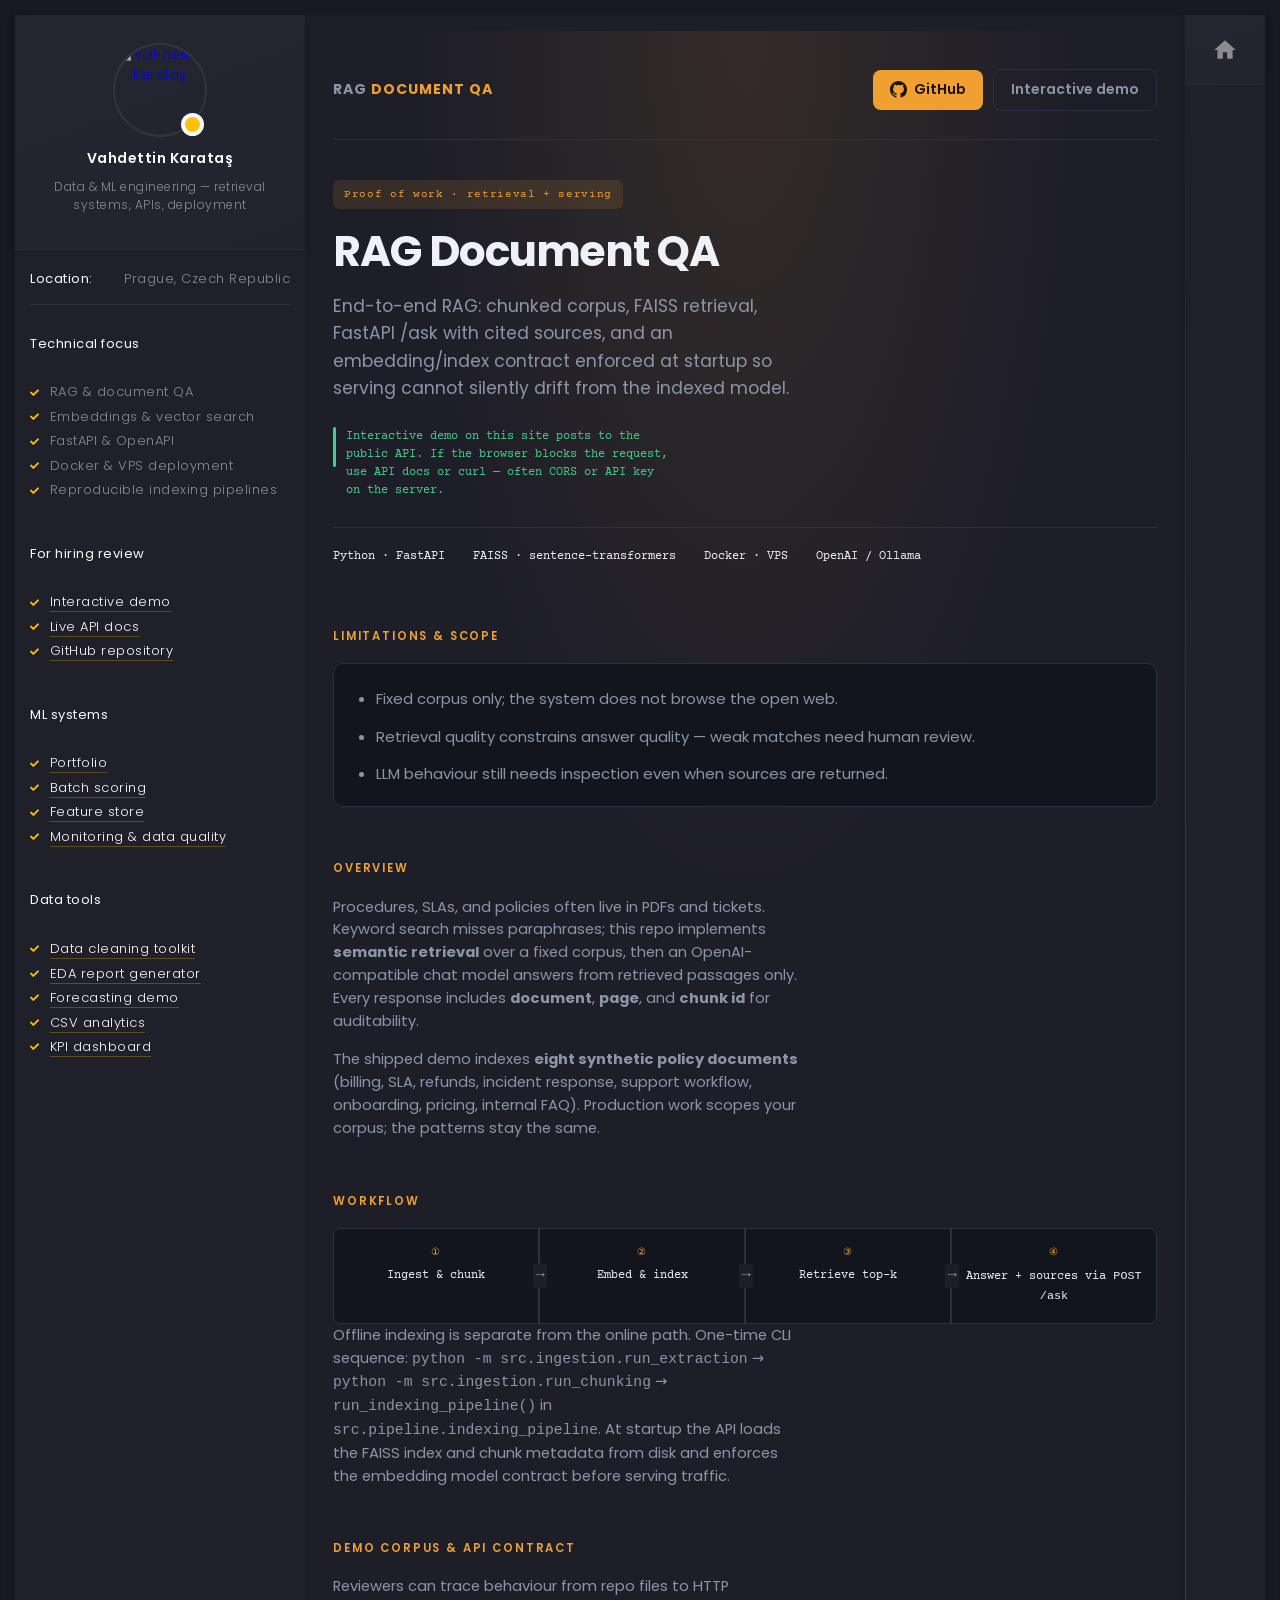
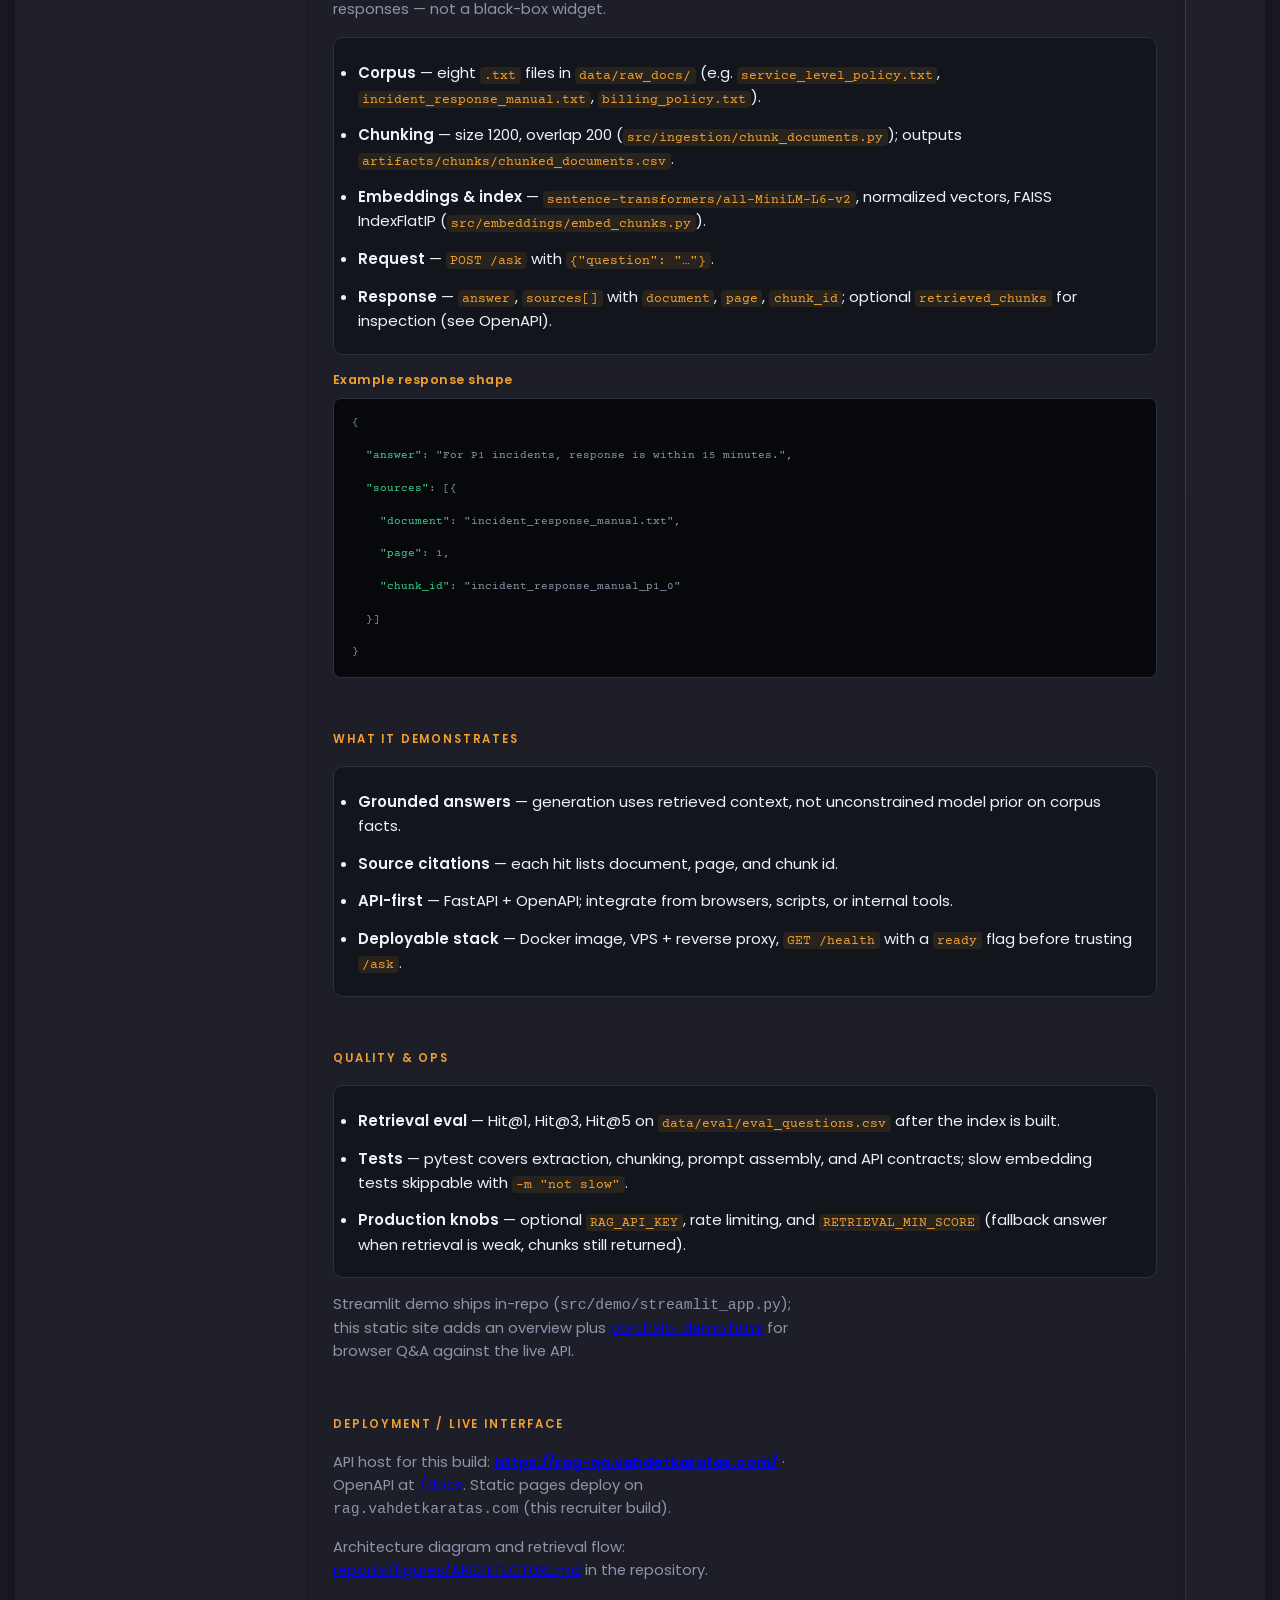
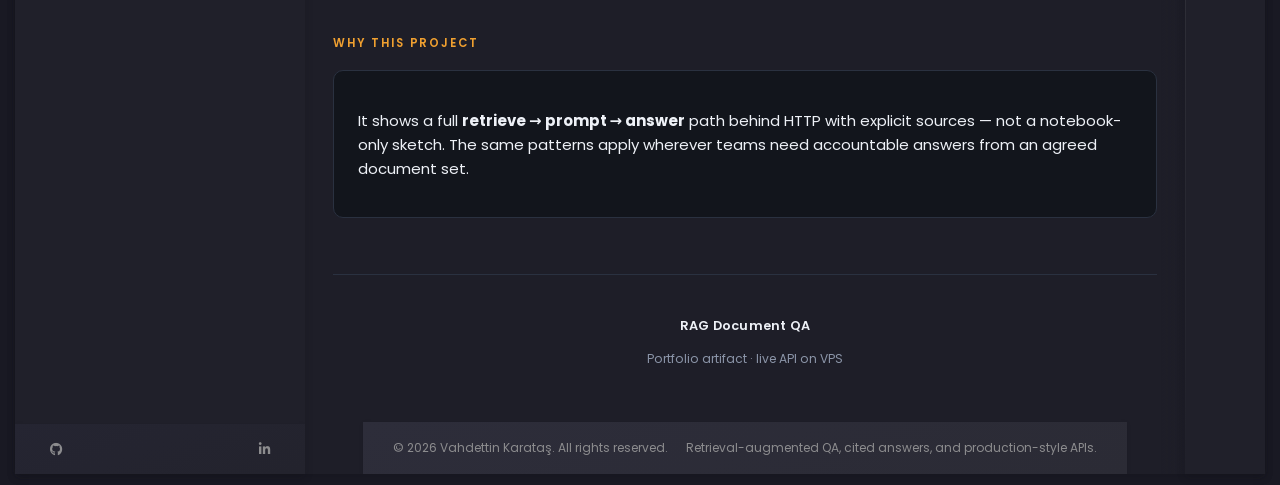
==== commit a56551f9: "r1" ====
--- a/layout-shell/index.html
+++ b/layout-shell/index.html
@@ -1,76 +1,76 @@
-<!DOCTYPE html>
-<html lang="en">
-<head>
-  <meta charset="UTF-8">
-  <meta name="viewport" content="width=device-width, initial-scale=1">
-  <meta name="description" content="Document RAG with ingestion, FAISS retrieval, FastAPI /ask, source citations, Docker deployment, and an interactive browser demo.">
-  <meta name="theme-color" content="#191923">
-  <title>RAG Document QA — retrieval + serving</title>
-  <link rel="icon" href="favicon.svg" type="image/svg+xml">
-  <link rel="shortcut icon" href="favicon.svg" type="image/svg+xml">
-  <link rel="preconnect" href="https://fonts.googleapis.com">
-  <link rel="preconnect" href="https://fonts.gstatic.com" crossorigin>
-  <link href="https://fonts.googleapis.com/css2?family=Courier+Prime:ital,wght@0,400;0,700;1,400&family=Poppins:wght@200;300;400;600;700&display=swap" rel="stylesheet">
-  <link rel="stylesheet" href="https://cdnjs.cloudflare.com/ajax/libs/font-awesome/5.15.4/css/all.min.css" crossorigin="anonymous" referrerpolicy="no-referrer">
-  <link rel="stylesheet" href="shell.css">
-  <link rel="stylesheet" href="demo-content.css">
-  
-</head>
-<body>
-  <div class="shell-outer">
-    <div class="shell-card">
-      <div class="art-info-bar">
-        <div class="art-info-bar-frame">
-          <div class="art-info-bar-header">
-            <button type="button" class="art-info-bar-btn" aria-label="Toggle info" aria-expanded="false">
-              <i class="fas fa-ellipsis-v" aria-hidden="true"></i>
-            </button>
-          </div>
-
-          <div class="art-header">
-            <div class="art-avatar">
-              <a href="https://github.com/vahdetkaratas" class="art-avatar-curtain">
-                <img src="https://vahdetkaratas.com/img/face-1.jpg" alt="Vahdettin Karataş" width="90" height="90">
-                <i class="fas fa-expand" aria-hidden="true"></i>
-              </a>
-              <div class="art-lamp-light">
-                <div class="art-available-lamp"></div>
-              </div>
-            </div>
-            <h5 class="art-name mb-10"><a href="https://github.com/vahdetkaratas">Vahdettin Karataş</a></h5>
-            <div class="art-sm-text">Data &amp; ML engineering — retrieval systems, APIs, deployment</div>
-            
-          </div>
-
-          <div id="scrollbar2" class="art-scroll-frame">
-            <div class="art-table p-15-15">
-              <ul>
-                <li><h6>Location:</h6><span>Prague, Czech Republic</span></li>
-              </ul>
-            </div>
-
-            <div class="art-ls-divider"></div>
-
-            <div class="art-knowledge-block p-30-15">
-              <h6 class="mb-15">Technical focus</h6>
-              <ul class="art-knowledge-list p-15-0">
+<!DOCTYPE html>
+<html lang="en">
+<head>
+  <meta charset="UTF-8">
+  <meta name="viewport" content="width=device-width, initial-scale=1">
+  <meta name="description" content="Document RAG with ingestion, FAISS retrieval, FastAPI /ask, source citations, Docker deployment, and an interactive browser demo.">
+  <meta name="theme-color" content="#191923">
+  <title>RAG Document QA — retrieval + serving</title>
+  <link rel="icon" href="favicon.svg" type="image/svg+xml">
+  <link rel="shortcut icon" href="favicon.svg" type="image/svg+xml">
+  <link rel="preconnect" href="https://fonts.googleapis.com">
+  <link rel="preconnect" href="https://fonts.gstatic.com" crossorigin>
+  <link href="https://fonts.googleapis.com/css2?family=Courier+Prime:ital,wght@0,400;0,700;1,400&family=Poppins:wght@200;300;400;600;700&display=swap" rel="stylesheet">
+  <link rel="stylesheet" href="https://cdnjs.cloudflare.com/ajax/libs/font-awesome/5.15.4/css/all.min.css" crossorigin="anonymous" referrerpolicy="no-referrer">
+  <link rel="stylesheet" href="shell.css">
+  <link rel="stylesheet" href="demo-content.css">
+  
+</head>
+<body>
+  <div class="shell-outer">
+    <div class="shell-card">
+      <div class="art-info-bar">
+        <div class="art-info-bar-frame">
+          <div class="art-info-bar-header">
+            <button type="button" class="art-info-bar-btn" aria-label="Toggle info" aria-expanded="false">
+              <i class="fas fa-ellipsis-v" aria-hidden="true"></i>
+            </button>
+          </div>
+
+          <div class="art-header">
+            <div class="art-avatar">
+              <a href="https://github.com/vahdetkaratas" class="art-avatar-curtain">
+                <img src="https://vahdetkaratas.com/img/face-1.jpg" alt="Vahdettin Karataş" width="90" height="90">
+                <i class="fas fa-expand" aria-hidden="true"></i>
+              </a>
+              <div class="art-lamp-light">
+                <div class="art-available-lamp"></div>
+              </div>
+            </div>
+            <h5 class="art-name mb-10"><a href="https://github.com/vahdetkaratas">Vahdettin Karataş</a></h5>
+            <div class="art-sm-text">Data &amp; ML engineering — retrieval systems, APIs, deployment</div>
+            
+          </div>
+
+          <div id="scrollbar2" class="art-scroll-frame">
+            <div class="art-table p-15-15">
+              <ul>
+                <li><h6>Location:</h6><span>Prague, Czech Republic</span></li>
+              </ul>
+            </div>
+
+            <div class="art-ls-divider"></div>
+
+            <div class="art-knowledge-block p-30-15">
+              <h6 class="mb-15">Technical focus</h6>
+              <ul class="art-knowledge-list p-15-0">
                 <li>RAG &amp; document QA</li>
 <li>Embeddings &amp; vector search</li>
 <li>FastAPI &amp; OpenAPI</li>
 <li>Docker &amp; VPS deployment</li>
-<li>Reproducible indexing pipelines</li>
-              </ul>
-            </div>
-
-            <div class="art-knowledge-block p-30-15">
-              <h6 class="mb-15">For hiring review</h6>
-              <ul class="art-knowledge-list p-15-0">
+<li>Reproducible indexing pipelines</li>
+              </ul>
+            </div>
+
+            <div class="art-knowledge-block p-30-15">
+              <h6 class="mb-15">For hiring review</h6>
+              <ul class="art-knowledge-list p-15-0">
                 <li><a href="portfolio-demo.html">Interactive demo</a></li>
 <li><a href="https://rag-qa.vahdetkaratas.com/docs" target="_blank" rel="noopener noreferrer">Live API docs</a></li>
-<li><a href="https://github.com/vahdetkaratas/rag-document-qa-system" target="_blank" rel="noopener noreferrer">GitHub repository</a></li>
-              </ul>
-            </div>
-
+<li><a href="https://github.com/vahdetkaratas/rag-document-qa-system" target="_blank" rel="noopener noreferrer">GitHub repository</a></li>
+              </ul>
+            </div>
+
             <div class="art-knowledge-block p-30-15"><h6 class="mb-15">ML systems</h6><ul class="art-knowledge-list p-15-0"><li><a href="https://vahdetkaratas.com/portfolio" target="_blank" rel="noopener noreferrer">Portfolio</a></li>
 <li><a href="https://batch-scoring.vahdetkaratas.com/" target="_blank" rel="noopener noreferrer">Batch scoring</a></li>
 <li><a href="https://feature-store.vahdetkaratas.com/" target="_blank" rel="noopener noreferrer">Feature store</a></li>
@@ -78,41 +78,41 @@
 <li><a href="https://eda-report.vahdetlabs.com/" target="_blank" rel="noopener noreferrer">EDA report generator</a></li>
 <li><a href="https://forecasting.vahdetlabs.com/" target="_blank" rel="noopener noreferrer">Forecasting demo</a></li>
 <li><a href="https://ai-analysis.vahdetlabs.com/" target="_blank" rel="noopener noreferrer">CSV analytics</a></li>
-<li><a href="https://kpi-dashboard.vahdetlabs.com/" target="_blank" rel="noopener noreferrer">KPI dashboard</a></li></ul></div>
-          </div>
-
-          <div class="art-ls-social">
+<li><a href="https://kpi-dashboard.vahdetlabs.com/" target="_blank" rel="noopener noreferrer">KPI dashboard</a></li></ul></div>
+          </div>
+
+          <div class="art-ls-social">
             <a href="https://github.com/vahdetkaratas" target="_blank" rel="noopener noreferrer" title="GitHub" aria-label="GitHub"><i class="fab fa-github" aria-hidden="true"></i></a>
-<a href="https://www.linkedin.com/in/vahdettin-karatas/" target="_blank" rel="noopener noreferrer" title="LinkedIn" aria-label="LinkedIn"><i class="fab fa-linkedin-in" aria-hidden="true"></i></a>
-          </div>
-        </div>
-      </div>
-
-      <div class="shell-main-wrap" id="shellMainWrap">
-        <div class="shell-mobile-curtain" id="shellMobileCurtain" aria-hidden="true"></div>
-        <div class="shell-main">
-          <main class="shell-scroll" id="shellScroll">
-            <div class="shell-content" id="projectContent">
-              <div class="batch-page">
-                <a class="skip" href="#main">Skip to content</a>
-
-                <div class="wrap">
-                  <header>
-                    <div class="logo" id="top">RAG <span>document QA</span></div>
-                    <div class="batch-header-tools">
-                      
-                      <div class="nav-actions">
+<a href="https://www.linkedin.com/in/vahdettin-karatas/" target="_blank" rel="noopener noreferrer" title="LinkedIn" aria-label="LinkedIn"><i class="fab fa-linkedin-in" aria-hidden="true"></i></a>
+          </div>
+        </div>
+      </div>
+
+      <div class="shell-main-wrap" id="shellMainWrap">
+        <div class="shell-mobile-curtain" id="shellMobileCurtain" aria-hidden="true"></div>
+        <div class="shell-main">
+          <main class="shell-scroll" id="shellScroll">
+            <div class="shell-content" id="projectContent">
+              <div class="batch-page">
+                <a class="skip" href="#main">Skip to content</a>
+
+                <div class="wrap">
+                  <header>
+                    <div class="logo" id="top">RAG <span>document QA</span></div>
+                    <div class="batch-header-tools">
+                      
+                      <div class="nav-actions">
                         <a class="btn btn-primary" href="https://github.com/vahdetkaratas/rag-document-qa-system" target="_blank" rel="noopener noreferrer"><svg viewBox="0 0 24 24" aria-hidden="true"><path d="M12 0C5.37 0 0 5.37 0 12c0 5.31 3.435 9.795 8.205 11.385.6.105.825-.255.825-.57 0-.285-.015-1.23-.015-2.235-3.015.555-3.795-.735-4.035-1.41-.135-.345-.72-1.41-1.23-1.695-.42-.225-1.02-.78-.015-.795.945-.015 1.62.87 1.845 1.23 1.08 1.815 2.805 1.305 3.495.99.105-.78.42-1.305.765-1.605-2.67-.3-5.46-1.335-5.46-5.925 0-1.305.465-2.385 1.23-3.225-.12-.3-.54-1.53.12-3.18 0 0 1.005-.315 3.3 1.23.96-.27 1.98-.405 3-.405s2.04.135 3 .405c2.295-1.56 3.3-1.23 3.3-1.23.66 1.65.24 2.88.12 3.18.765.84 1.23 1.905 1.23 3.225 0 4.605-2.805 5.625-5.475 5.925.435.375.81 1.095.81 2.22 0 1.605-.015 2.895-.015 3.3 0 .315.225.69.825.57A12.02 12.02 0 0024 12c0-6.63-5.37-12-12-12z"/></svg>GitHub</a>
-<a class="btn btn-ghost" href="portfolio-demo.html">Interactive demo</a>
-                      </div>
-                    </div>
-                  </header>
-
-                  <div id="main">
+<a class="btn btn-ghost" href="portfolio-demo.html">Interactive demo</a>
+                      </div>
+                    </div>
+                  </header>
+
+                  <div id="main">
                                         <section class="hero">
                       <span class="hero-badge">Proof of work · retrieval + serving</span>
                       <h1>RAG Document QA</h1>
-                      <p class="hero-lead">End-to-end RAG I operate in production: chunked corpus, FAISS retrieval, FastAPI /ask with cited sources, and an embedding/index contract enforced at startup so serving cannot silently drift from the indexed model.</p>
+                      <p class="hero-lead">End-to-end RAG: chunked corpus, FAISS retrieval, FastAPI /ask with cited sources, and an embedding/index contract enforced at startup so serving cannot silently drift from the indexed model.</p>
                       <p class="hero-note">Interactive demo on this site posts to the public API. If the browser blocks the request, use API docs or curl — often CORS or API key on the server.</p>
                       <div class="metrics" aria-label="Project facts">
                         <div><span>Python · FastAPI</span></div>
@@ -125,112 +125,259 @@
                     <section id="scope" aria-labelledby="h-scope"><h2 id="h-scope">Limitations &amp; scope</h2><div class="pitch"><ul><li>Fixed corpus only; the system does not browse the open web.</li>
 <li>Retrieval quality constrains answer quality — weak matches need human review.</li>
 <li>LLM behaviour still needs inspection even when sources are returned.</li></ul></div></section>
-
-
-                    <section class="proj-section" id="overview">
-  <h2>Overview</h2>
-  <p class="proj-section-intro">
-    Procedures, SLAs, and policies often live in PDFs and tickets. Keyword search misses paraphrases; this repo implements <strong>semantic retrieval</strong> over a fixed corpus, then an OpenAI-compatible chat model answers from retrieved passages only. Every response includes <strong>document</strong>, <strong>page</strong>, and <strong>chunk id</strong> for auditability.
-  </p>
-</section>
-
-<section class="proj-section" id="workflow">
-  <h2>Workflow</h2>
-  <div class="pipeline-wrap">
-    <div class="pipeline" role="list">
-      <div class="pipe-step" role="listitem">
-        <span class="step-label">①</span>
-        <span class="step-name">Ingest &amp; chunk</span>
-      </div>
-      <div class="pipe-step" role="listitem">
-        <span class="step-label">②</span>
-        <span class="step-name">Embed &amp; index</span>
-      </div>
-      <div class="pipe-step" role="listitem">
-        <span class="step-label">③</span>
-        <span class="step-name">Retrieve top-k</span>
-      </div>
-      <div class="pipe-step" role="listitem">
-        <span class="step-label">④</span>
-        <span class="step-name">Answer + sources via <code>POST /ask</code></span>
-      </div>
-    </div>
-  </div>
-  <p class="proj-section-intro">
-    Offline indexing (<code>run_extraction</code>, chunking, FAISS build) is separate from the online path. The API loads index + metadata at startup and enforces the embedding model contract before serving traffic.
-  </p>
-</section>
-
-<section class="proj-section" id="features">
-  <h2>What it demonstrates</h2>
-  <ul class="pitch">
-    <li><strong>Grounded answers</strong> — generation uses retrieved context, not unconstrained model prior on corpus facts.</li>
-    <li><strong>Source citations</strong> — each hit lists document, page, and chunk id.</li>
-    <li><strong>API-first</strong> — FastAPI + OpenAPI; integrate from browsers, scripts, or internal tools.</li>
-    <li><strong>Deployable stack</strong> — Docker image, VPS + reverse proxy, health checks before <code>/ask</code>.</li>
-  </ul>
-</section>
-
-<section class="proj-section" id="stack">
-  <h2>Tech stack</h2>
-  <div class="stack" role="list">
-    <span class="tag">Python 3.11 · FastAPI</span>
-    <span class="tag">FAISS · sentence-transformers</span>
-    <span class="tag">OpenAI / Ollama</span>
-    <span class="tag">Docker · pytest</span>
-  </div>
-  <p class="proj-section-intro">Streamlit demo ships in-repo; this static site adds an overview plus an interactive demo page that calls the live API.</p>
-</section>
-
-<section class="proj-section" id="deployment">
-  <h2>Deployment / live interface</h2>
-  <p class="proj-section-intro">
-    API host for this build: <strong><a href="https://rag-qa.vahdetkaratas.com/" target="_blank" rel="noopener noreferrer">https://rag-qa.vahdetkaratas.com/</a></strong> · OpenAPI at <a href="https://rag-qa.vahdetkaratas.com/docs" target="_blank" rel="noopener noreferrer">/docs</a>. Static pages deploy on <code>rag.*</code> hostnames; use <a href="portfolio-demo.html">portfolio-demo.html</a> on this site for the browser Q&amp;A demo.
-  </p>
-</section>
-
-<section class="proj-section" id="why">
-  <h2>Why this project</h2>
-  <div class="pitch">
-    <p>
-      It shows a full <strong>retrieve → prompt → answer</strong> path behind HTTP with explicit sources — not a notebook-only sketch. The same patterns apply wherever teams need accountable answers from an agreed document set.
-    </p>
-  </div>
-</section>
-
-                  </div>
-
-                  <footer class="batch-project-footer">
-                    <p class="name">RAG Document QA</p>
-                    <p style="margin:0.35rem 0 0;font-size:0.76rem;">Portfolio artifact · live API on VPS</p>
-                  </footer>
-                </div>
-              </div>
-            </div>
-
-            <div class="container-fluid p-30-0">
-              <footer class="footer">
-                <div class="art-copy">© <span id="shellYear"></span> Vahdettin Karataş. All rights reserved.</div>
-                <div class="footer-developer">Retrieval-augmented QA, cited answers, and production-style APIs.</div>
-              </footer>
-            </div>
-          </main>
-        </div>
-
-        <aside class="shell-rail" aria-label="GitHub">
-          <div class="shell-rail-header">
-            <a class="shell-rail-home" href="https://github.com/vahdetkaratas" id="shellHomeLink" title="GitHub profile" aria-label="GitHub profile">
-              <svg viewBox="0 0 24 24" aria-hidden="true" class="shell-rail-home-icon">
-                <path fill="currentColor" d="M10 20v-6h4v6h5v-8h3L12 3 2 12h3v8h5z"/>
-              </svg>
-            </a>
-          </div>
-          <div class="shell-rail-spacer" aria-hidden="true"></div>
-        </aside>
-      </div>
-    </div>
-  </div>
-
-  <script src="shell.js"></script>
-</body>
-</html>
+
+
+                    <section class="proj-section" id="overview">+
+  <h2>Overview</h2>+
+  <p class="proj-section-intro">+
+    Procedures, SLAs, and policies often live in PDFs and tickets. Keyword search misses paraphrases; this repo implements <strong>semantic retrieval</strong> over a fixed corpus, then an OpenAI-compatible chat model answers from retrieved passages only. Every response includes <strong>document</strong>, <strong>page</strong>, and <strong>chunk id</strong> for auditability.+
+  </p>+
+  <p class="proj-section-intro">+
+    The shipped demo indexes <strong>eight synthetic policy documents</strong> (billing, SLA, refunds, incident response, support workflow, onboarding, pricing, internal FAQ). Production work scopes your corpus; the patterns stay the same.+
+  </p>+
+</section>+
++
+<section class="proj-section" id="workflow">+
+  <h2>Workflow</h2>+
+  <div class="pipeline-wrap">+
+    <div class="pipeline" role="list">+
+      <div class="pipe-step" role="listitem">+
+        <span class="step-label">①</span>+
+        <span class="step-name">Ingest &amp; chunk</span>+
+      </div>+
+      <div class="pipe-step" role="listitem">+
+        <span class="step-label">②</span>+
+        <span class="step-name">Embed &amp; index</span>+
+      </div>+
+      <div class="pipe-step" role="listitem">+
+        <span class="step-label">③</span>+
+        <span class="step-name">Retrieve top-k</span>+
+      </div>+
+      <div class="pipe-step" role="listitem">+
+        <span class="step-label">④</span>+
+        <span class="step-name">Answer + sources via <code>POST /ask</code></span>+
+      </div>+
+    </div>+
+  </div>+
+  <p class="proj-section-intro">+
+    Offline indexing is separate from the online path. One-time CLI sequence:+
+    <code>python -m src.ingestion.run_extraction</code> →+
+    <code>python -m src.ingestion.run_chunking</code> →+
+    <code>run_indexing_pipeline()</code> in <code>src.pipeline.indexing_pipeline</code>.+
+    At startup the API loads the FAISS index and chunk metadata from disk and enforces the embedding model contract before serving traffic.+
+  </p>+
+</section>+
++
+<section class="proj-section" id="corpus-api">+
+  <h2>Demo corpus &amp; API contract</h2>+
+  <p class="proj-section-intro">+
+    Reviewers can trace behaviour from repo files to HTTP responses — not a black-box widget.+
+  </p>+
+  <ul class="pitch">+
+    <li><strong>Corpus</strong> — eight <code>.txt</code> files in <code>data/raw_docs/</code> (e.g. <code>service_level_policy.txt</code>, <code>incident_response_manual.txt</code>, <code>billing_policy.txt</code>).</li>+
+    <li><strong>Chunking</strong> — size 1200, overlap 200 (<code>src/ingestion/chunk_documents.py</code>); outputs <code>artifacts/chunks/chunked_documents.csv</code>.</li>+
+    <li><strong>Embeddings &amp; index</strong> — <code>sentence-transformers/all-MiniLM-L6-v2</code>, normalized vectors, FAISS IndexFlatIP (<code>src/embeddings/embed_chunks.py</code>).</li>+
+    <li><strong>Request</strong> — <code>POST /ask</code> with <code>{"question": "…"}</code>.</li>+
+    <li><strong>Response</strong> — <code>answer</code>, <code>sources[]</code> with <code>document</code>, <code>page</code>, <code>chunk_id</code>; optional <code>retrieved_chunks</code> for inspection (see OpenAPI).</li>+
+  </ul>+
+  <div class="schema-box">+
+    <h3>Example response shape</h3>+
+    <pre>{+
+  <span class="k">"answer"</span>: "For P1 incidents, response is within 15 minutes.",+
+  <span class="k">"sources"</span>: [{+
+    <span class="k">"document"</span>: "incident_response_manual.txt",+
+    <span class="k">"page"</span>: 1,+
+    <span class="k">"chunk_id"</span>: "incident_response_manual_p1_0"+
+  }]+
+}</pre>+
+  </div>+
+</section>+
++
+<section class="proj-section" id="features">+
+  <h2>What it demonstrates</h2>+
+  <ul class="pitch">+
+    <li><strong>Grounded answers</strong> — generation uses retrieved context, not unconstrained model prior on corpus facts.</li>+
+    <li><strong>Source citations</strong> — each hit lists document, page, and chunk id.</li>+
+    <li><strong>API-first</strong> — FastAPI + OpenAPI; integrate from browsers, scripts, or internal tools.</li>+
+    <li><strong>Deployable stack</strong> — Docker image, VPS + reverse proxy, <code>GET /health</code> with a <code>ready</code> flag before trusting <code>/ask</code>.</li>+
+  </ul>+
+</section>+
++
+<section class="proj-section" id="quality">+
+  <h2>Quality &amp; ops</h2>+
+  <ul class="pitch">+
+    <li><strong>Retrieval eval</strong> — Hit@1, Hit@3, Hit@5 on <code>data/eval/eval_questions.csv</code> after the index is built.</li>+
+    <li><strong>Tests</strong> — pytest covers extraction, chunking, prompt assembly, and API contracts; slow embedding tests skippable with <code>-m "not slow"</code>.</li>+
+    <li><strong>Production knobs</strong> — optional <code>RAG_API_KEY</code>, rate limiting, and <code>RETRIEVAL_MIN_SCORE</code> (fallback answer when retrieval is weak, chunks still returned).</li>+
+  </ul>+
+  <p class="proj-section-intro">+
+    Streamlit demo ships in-repo (<code>src/demo/streamlit_app.py</code>); this static site adds an overview plus <a href="portfolio-demo.html">portfolio-demo.html</a> for browser Q&amp;A against the live API.+
+  </p>+
+</section>+
++
+<section class="proj-section" id="deployment">+
+  <h2>Deployment / live interface</h2>+
+  <p class="proj-section-intro">+
+    API host for this build: <strong><a href="https://rag-qa.vahdetkaratas.com/" target="_blank" rel="noopener noreferrer">https://rag-qa.vahdetkaratas.com/</a></strong> · OpenAPI at <a href="https://rag-qa.vahdetkaratas.com/docs" target="_blank" rel="noopener noreferrer">/docs</a>. Static pages deploy on <code>rag.vahdetkaratas.com</code> (this recruiter build).+
+  </p>+
+  <p class="proj-section-intro">+
+    Architecture diagram and retrieval flow:+
+    <a href="https://github.com/vahdetkaratas/rag-document-qa-system/blob/main/reports/figures/ARCHITECTURE.md" target="_blank" rel="noopener noreferrer">reports/figures/ARCHITECTURE.md</a>+
+    in the repository.+
+  </p>+
+</section>+
++
+<section class="proj-section" id="why">+
+  <h2>Why this project</h2>+
+  <div class="pitch">+
+    <p>+
+      It shows a full <strong>retrieve → prompt → answer</strong> path behind HTTP with explicit sources — not a notebook-only sketch. The same patterns apply wherever teams need accountable answers from an agreed document set.+
+    </p>+
+  </div>+
+</section>+
++
+                  </div>
+
+                  <footer class="batch-project-footer">
+                    <p class="name">RAG Document QA</p>
+                    <p style="margin:0.35rem 0 0;font-size:0.76rem;">Portfolio artifact · live API on VPS</p>
+                  </footer>
+                </div>
+              </div>
+            </div>
+
+            <div class="container-fluid p-30-0">
+              <footer class="footer">
+                <div class="art-copy">© <span id="shellYear"></span> Vahdettin Karataş. All rights reserved.</div>
+                <div class="footer-developer">Retrieval-augmented QA, cited answers, and production-style APIs.</div>
+              </footer>
+            </div>
+          </main>
+        </div>
+
+        <aside class="shell-rail" aria-label="GitHub">
+          <div class="shell-rail-header">
+            <a class="shell-rail-home" href="https://github.com/vahdetkaratas" id="shellHomeLink" title="GitHub profile" aria-label="GitHub profile">
+              <svg viewBox="0 0 24 24" aria-hidden="true" class="shell-rail-home-icon">
+                <path fill="currentColor" d="M10 20v-6h4v6h5v-8h3L12 3 2 12h3v8h5z"/>
+              </svg>
+            </a>
+          </div>
+          <div class="shell-rail-spacer" aria-hidden="true"></div>
+        </aside>
+      </div>
+    </div>
+  </div>
+
+  <script src="shell.js"></script>
+</body>
+</html>
